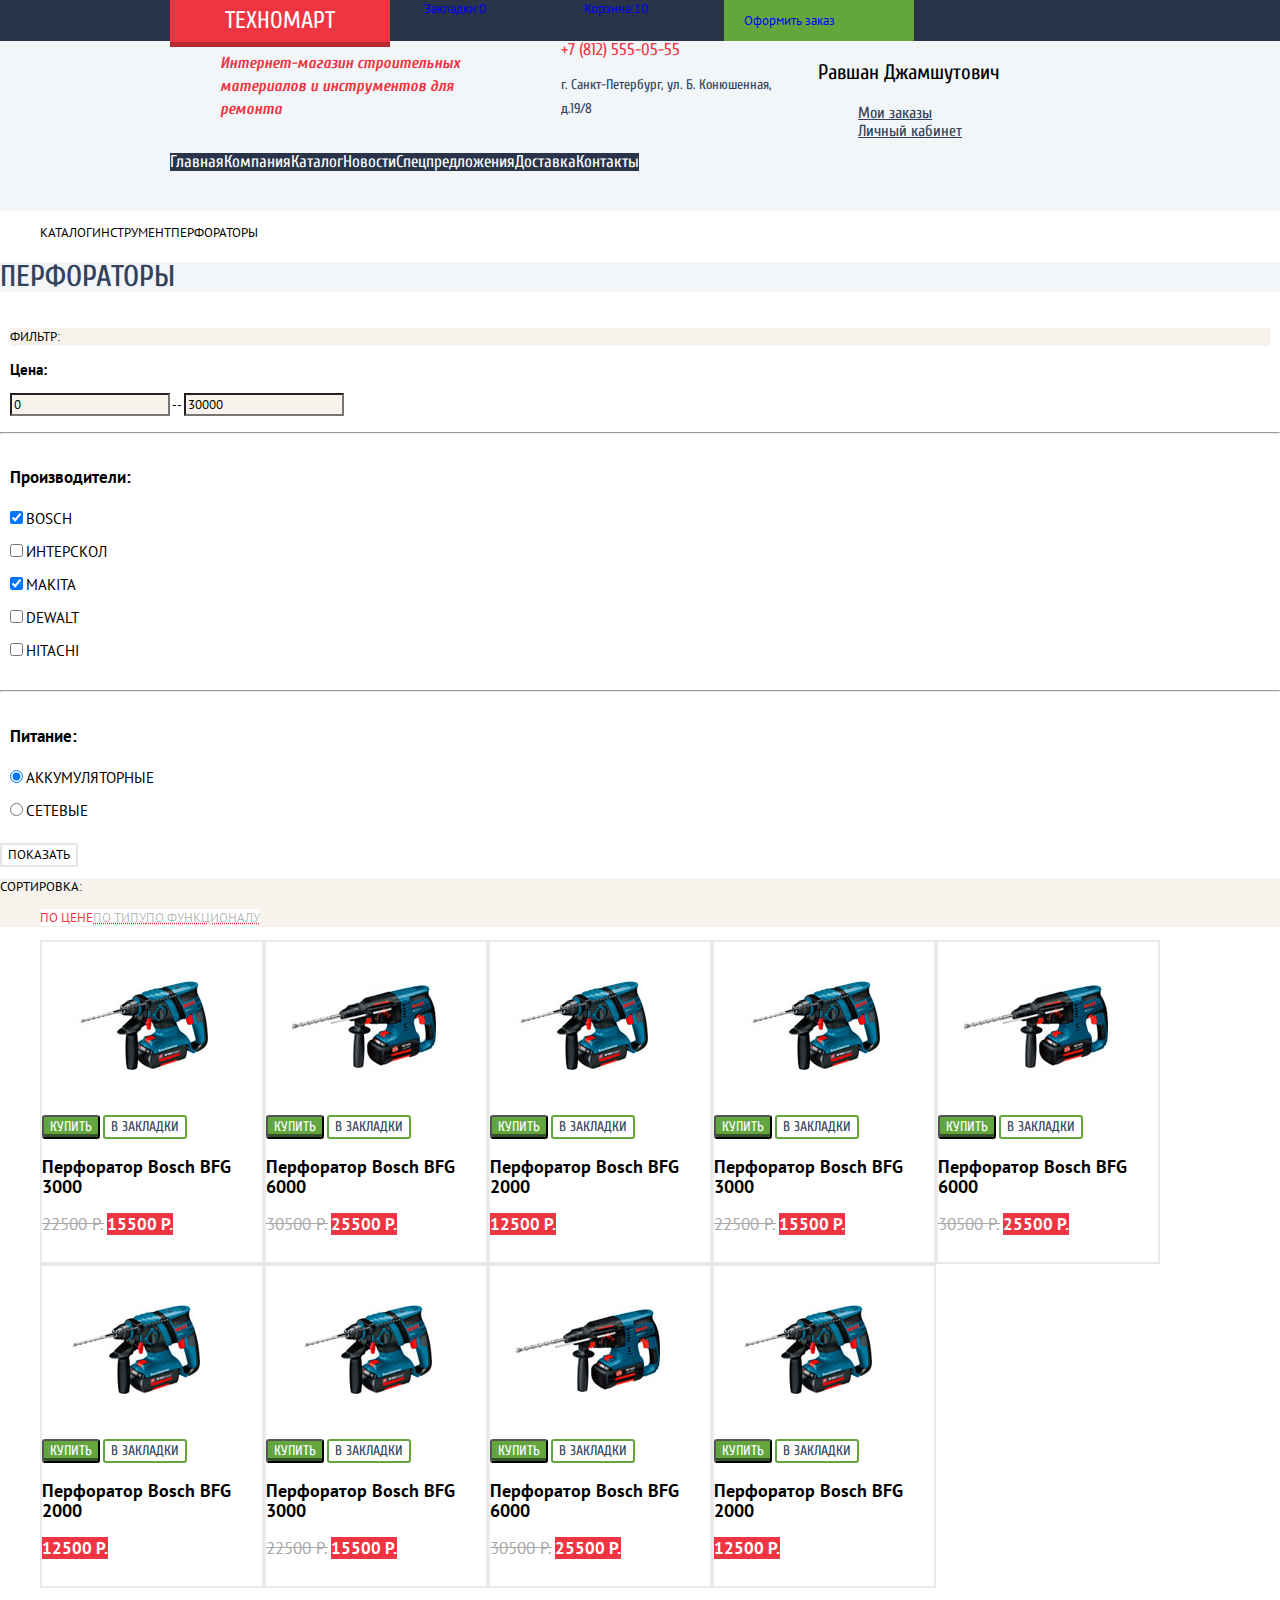
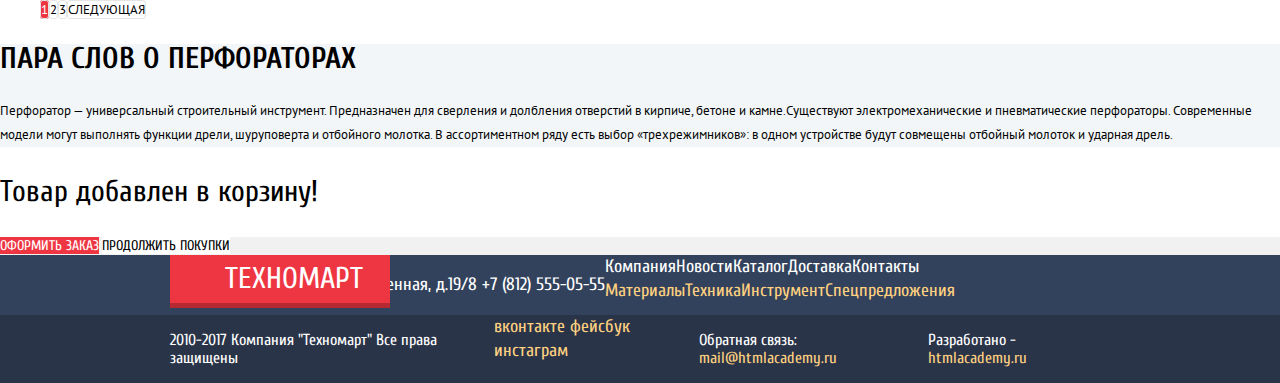
==== catalog.html @ de65dd96 "Сетка" ====
<!DOCTYPE html>
<html lang="ru">

<head>
  <meta charset="utf-8">
  <title>HTML Academy: Техномарт</title>
  <link rel="stylesheet" href="css/normalize.css">
  <link rel="stylesheet" href="css/style.css">
  <link href="https://fonts.googleapis.com/css?family=Cuprum:400,400i,700,700i|PT+Sans:400,700&amp;subset=cyrillic" rel="stylesheet">
  <link rel="shortcut icon" href="/img/favicon.ico" type="image/x-icon">
</head>

<body>
  <header class="header-inner-page">
    <div class="container">
      <a href="#" class="logo-header">Техномарт</a>
      <form method="get" class="top-panel-search">
        <input type="search" id="search" name="search" value="" placeholder="Поиск">
        <label for="search" class="visually-hidden">Поиск по сайту</label>
      </form>
      <a href="#" class="header-top-panel top-panel-bookmarks">Закладки:0</a>
      <a href="#" class="header-top-panel top-panel-busket">Корзина:10</a>
      <a href="#" class="header-top-panel top-panel-order">Оформить заказ</a>
    </div>
    <div class="header-backg">
      <div class="midpanel container">
        <h1>Интернет-магазин строительных материалов и инструментов для ремонта</h1>
        <div>
          <a class="telnumber" href="tel:+78125550555">+7 (812) 555-05-55</a>
          <p>г. Санкт-Петербург, ул. Б. Конюшенная, д.19/8</p>
        </div>
        <div class="user-block">

          <p class="client-name">Равшан Джамшутович</p>

          <ul>
            <li class="my-order"><a href="#">Мои заказы</a></li>
            <li><a href="#">Личный кабинет</a></li>
          </ul>
        </div>
      </div>
      <nav class="main-navigation container">
        <ul class="navigation-list">
          <li class="navigation-item"><a href="">Главная</a></li>
          <li class="navigation-item"><a href="">Компания</a></li>
          <li class="navigation-item"><a href="">Каталог</a></li>
          <li class="navigation-item"><a href="">Новости</a></li>
          <li class="navigation-item"><a href="">Спецпредложения</a></li>
          <li class="navigation-item"><a href="">Доставка</a></li>
          <li class="navigation-item"><a href="">Контакты</a></li>
        </ul>
      </nav>
    </div>
  </header>
  <main class="inner-page">
    <ul class="breadcrumbs">
      <li><a href="index.html" class="breadcrumbs-icon-home"></a></li>
      <li><a href="catalog.html">Каталог</a></li>
      <li><a href="#">Инструмент</a></li>
      <li class="current"><a>Перфораторы</a></li>
    </ul>
    <div>
      <h1 class="inner-h1">Перфораторы</h1>
    </div>
    <div class="catalog-content">
      <section class="left-column-sorting">
        <form action="/show" method="post">
          <fieldset>
            <h2 class="sorting-title">Фильтр:</h2>
            <h3><label for="Price-min" class="price-range-title">Цена:</label></h3>
            <div class="price-range">
              <input type="number" id="Price-min" name="price-range" value="0">
              <span>--</span>
              <label for="Price-max" class="visually-hidden">Максимальная цена</label>
              <input type="number" id="Price-max" name="price-range" value="30000">
            </div>
          </fieldset>
          <hr>
          <fieldset class="sorting-attribute">
            <h3 class="brands-sorting-title">Производители:</h3>
            <p>
              <input type="checkbox" id="Bosch" name="producers" value="" checked>
              <label for="Bosch">Bosch</label>
            </p>
            <p>
              <input type="checkbox" id="interskol" name="producers" value="">
              <label for="interskol">Интерскол</label>
            </p>
            <p>
              <input type="checkbox" id="makita" name="producers" value="" checked>
              <label for="makita">Makita</label>
            </p>
            <p>
              <input type="checkbox" id="DeWalt" name="producers" value="">
              <label for="DeWalt">DeWalt</label>
            </p>
            <p>
              <input type="checkbox" id="Hitachi" name="producers" value="">
              <label for="Hitachi">Hitachi</label>
            </p>
          </fieldset>
          <hr>
          <fieldset class="sorting-attribute">
            <h3 class="charge">Питание:</h3>
            <p>
              <input type="radio" id="charge-1" value="" name="charge" checked>
              <label for="charge-1">Аккумуляторные</label>
            </p>
            <p>
              <input type="radio" id="charge-2" value="" name="charge">
              <label for="charge-2">Сетевые</label>
            </p>
          </fieldset>
          <input type="submit" name="Show" value="Показать" class="btn filter-btn">
        </form>
      </section>
      <div class="right-column-sorting">
        <div class="sorting-line">
          <h2 class="sorting-title">Сортировка:</h2>
          <ul class="sorting-list">
            <li class="sort-item-price sorting-item"><a href="#" class="active-sorted">По цене</a></li>
            <li class="sort-item-type sorting-item"><a href="">По типу</a></li>
            <li class="sort-item-fucntional sorting-item"><a href="#">По функционалу</a></li>
            <li class="sorting-item-up">
              <p class="visually-hidden">Сортировать по возрастанию</p>
            </li>
            <li class="sorting-item-down">
              <p class="visually-hidden">Сортировать по убыванию</p>
            </li>
          </ul>
        </div>
        <h2 class="visually-hidden">Сортировка товаров</h2>
        <ul class="popular-goods-list sorted-list">
          <li class="popular-goods-items">
            <div class="popular-item">
              <img src="img/catalog-item-bfg-3000.jpg" width="218" height="169" alt="Перфоратор Bosch BFG 3000">
              <div class="popular-item-action">
                <button class="btn btn-to-buy">Купить</button>
                <button class="btn btn-to-bookmarks">В закладки</button></div>
              <h3>Перфоратор Bosch BFG 3000</h3>
              <span class="popular-item-old-price">22500 Р.</span>
              <span class="popular-item-new-price">15500 Р.</span>
            </div>
          </li>
          <li class="popular-goods-items">
            <div class="popular-item">
              <img src="img/catalog-item-bfg-6000.jpg" width="218" height="169" alt="Перфоратор Bosch BFG 6000">
              <div class="popular-item-action">
                <button class="btn btn-to-buy">Купить</button>
                <button class="btn btn-to-bookmarks">В закладки</button></div>
              <h3>Перфоратор Bosch BFG 6000</h3>
              <span class="popular-item-old-price">30500 Р.</span>
              <span class="popular-item-new-price">25500 Р.</span>
            </div>
          </li>
          <li class="popular-goods-items">
            <div class="popular-item new">

              <img src="img/catalog-item-bfg-2000.jpg" width="218" height="169" alt="Перфоратор Bosch BFG 2000">
              <div class="popular-item-action">
                <button class="btn btn-to-buy">Купить</button>
                <button class="btn btn-to-bookmarks">В закладки</button></div>
              <h3>Перфоратор Bosch BFG 2000</h3>
              <span class="popular-item-new-price">12500 Р.</span>
            </div>
          </li>
          <li class="popular-goods-items">
            <div class="popular-item">
              <img src="img/catalog-item-bfg-3000.jpg" width="218" height="169" alt="Перфоратор Bosch BFG 3000">
              <div class="popular-item-action">
                <button class="btn btn-to-buy">Купить</button>
                <button class="btn btn-to-bookmarks">В закладки</button></div>
              <h3>Перфоратор Bosch BFG 3000</h3>
              <span class="popular-item-old-price">22500 Р.</span>
              <span class="popular-item-new-price">15500 Р.</span>
            </div>
          </li>
          <li class="popular-goods-items">
            <div class="popular-item">
              <img src="img/catalog-item-bfg-6000.jpg" width="218" height="169" alt="Перфоратор Bosch BFG 6000">
              <div class="popular-item-action">
                <button class="btn btn-to-buy">Купить</button>
                <button class="btn btn-to-bookmarks">В закладки</button></div>
              <h3>Перфоратор Bosch BFG 6000</h3>
              <span class="popular-item-old-price">30500 Р.</span>
              <span class="popular-item-new-price">25500 Р.</span>
            </div>
          </li>
          <li class="popular-goods-items">
            <div class="popular-item">
              <img src="img/catalog-item-bfg-2000.jpg" width="218" height="169" alt="Перфоратор Bosch BFG 2000">
              <div class="popular-item-action">
                <button class="btn btn-to-buy">Купить</button>
                <button class="btn btn-to-bookmarks">В закладки</button></div>
              <h3>Перфоратор Bosch BFG 2000</h3>
              <span class="popular-item-new-price">12500 Р.</span></div>
          </li>
          <li class="popular-goods-items">
            <div class="popular-item">
              <img src="img/catalog-item-bfg-3000.jpg" width="218" height="169" alt="Перфоратор Bosch BFG 3000">
              <div class="popular-item-action">
                <button class="btn btn-to-buy">Купить</button>
                <button class="btn btn-to-bookmarks">В закладки</button></div>
              <h3>Перфоратор Bosch BFG 3000</h3>
              <span class="popular-item-old-price">22500 Р.</span>
              <span class="popular-item-new-price">15500 Р.</span>
            </div>
          </li>
          <li class="popular-goods-items">
            <div class="popular-item">
              <img src="img/catalog-item-bfg-6000.jpg" width="218" height="169" alt="Перфоратор Bosch BFG 6000">
              <div class="popular-item-action">
                <button class="btn btn-to-buy">Купить</button>
                <button class="btn btn-to-bookmarks">В закладки</button></div>
              <h3>Перфоратор Bosch BFG 6000</h3>
              <span class="popular-item-old-price">30500 Р.</span>
              <span class="popular-item-new-price">25500 Р.</span>
            </div>
          </li>
          <li class="popular-goods-items">
            <div class="popular-item">
              <img src="img/catalog-item-bfg-2000.jpg" width="218" height="169" alt="Перфоратор Bosch BFG 2000">
              <div class="popular-item-action">
                <button class="btn btn-to-buy">Купить</button>
                <button class="btn btn-to-bookmarks">В закладки</button></div>
              <h3>Перфоратор Bosch BFG 2000</h3>
              <span class="popular-item-new-price">12500 Р.</span></div>
          </li>
        </ul>
      </div>
      <ul class="pagination-list">
        <li class="pagination-item"><a href="" class="active-page">1</a></li>
        <li class="pagination-item"><a href="#">2</a></li>
        <li class="pagination-item"><a href="#">3</a></li>
        <li class="pagination-item"><a href="#">Следующая</a></li>
      </ul>
    </div>
    <section class="about-sorted-items">
      <h2>Пара слов о перфораторах</h2>
      <p>Перфоратор — универсальный строительный инструмент. Предназначен для сверления и долбления отверстий в кирпиче, бетоне и камне.Существуют электромеханические и пневматические перфораторы. Современные модели могут выполнять функции дрели, шуруповерта
        и отбойного молотка. В ассортиментном ряду есть выбор «трехрежимников»: в одном устройстве будут совмещены отбойный молоток и ударная дрель.</p>
    </section>
    <div class="modal-confirm">
      <span class="close-modal"></span>
      <p class="confirm-message">Товар добавлен в корзину!</p>
      <div class="confirm-buttons">
        <a href="#" class="btn-red">Оформить заказ</a>
        <a href="catalog.html" class="btn-close-confirm">Продолжить покупки</a></div>
    </div>
  </main>
  <footer class="main-page-footer">
    <div class="container">
      <section class="footer-address">
        <h2 class="visually-hidden">Компания Техномарт</h2>
        <a href="#" class="logo-footer logo-header">Техномарт</a>
        <p>Санкт-Петербург, ул. Б. Конюшенная, д.19/8
          <a href="tel:+78125550555">+7 (812) 555-05-55</a></p>
      </section>
      <section class="footer-top-panel">
        <ul class="footer-menu">
          <li><a href="">Компания</a></li>
          <li><a href="">Новости</a></li>
          <li><a href="">Каталог</a></li>
          <li><a href="">Доставка</a></li>
          <li><a href="">Контакты</a></li>
        </ul>
        <ul class="footer-category-menu">
          <li><a href="">Материалы</a></li>
          <li><a href="">Техника</a></li>
          <li><a href="">Инструмент</a></li>
          <li><a href="">Спецпредложения</a></li>
        </ul>
    </div>
    </section>
    <section class="footer-down-panel">
      <div class="footer-content container">
        <p>2010-2017 Компания "Техномарт" Все права защищены</p>
        <div class="footer-block  footer-social">
          <p class="visually-hidden">давайте дружить!</p>
          <a href="#" class="social-btn footer-social-vk">вконтакте</a>
          <a href="#" class="social-btn footer-social-fb">фейсбук</a>
          <a href="#" class="social-btn footer-social-inst">инстаграм</a>
        </div>
        <p class="footer-down-links">Обратная связь:
          <a href="mailto:mail@htmlacademy.ru">mail@htmlacademy.ru</a></p>
        <p class="footer-down-links">Разработано -
          <a href="htmlacademy.ru">htmlacademy.ru</a></p>
      </div>
    </section>
  </footer>
</body>

</html>
---- css/style.css ----
body
{
    font-family: 'PT sans', 'Arial', sans-serif;
    font-size: 13px;
    font-weight: 400;
    line-height: 17px;

    margin: 0;
    padding: 0;

    color: #000;
    background-color: #fff;
}

.midpanel h1
{
    font-family: 'Cuprum', 'Arial', sans-serif;
    font-size: 16px;
    font-style: italic;
    line-height: 23px;

    color: #ee3643;
}

a
{
    text-decoration: none;
}

.visually-hidden:not(:focus):not(:active),
input[type='checkbox'].visually-hidden,
input[type='radio'].visually-hidden
{
    position: absolute;

    overflow: hidden;
    clip: rect(0 0 0 0);

    width: 1px;
    height: -1px;
    padding: 0;

    white-space: nowrap;

    border: 0;

    clip-path: inset(100%);
}
.header-top-panel {
min-height:


}
.header-top-wrap {
  margin-left: 220px;
  display: flex;
  align-items:center;
  justify-content: space-between;
}
.header-top-item
{
    font-family: 'Cuprum', 'Arial', sans-serif;
    font-size: 17px;
    line-height: 18px;
    position: relative;
    text-align: center;

    color: #fff;
}

.logo-header
{
  position: absolute;
    font-family: 'Cuprum', 'Arial', sans-serif;
    font-size: 24px;
    line-height: 24px;
    text-transform: uppercase;
    color: #fff;
    background-color: #ee3643;
    border-bottom: 5px solid #b52933;
    padding: 9px 55px;
box-sizing: border-box;
  width: 220px;

}
.top-panel-search input[type="search"] {
  width: 240px;
  background-color: #293449;
}
.top-panel-search input[type="search"]::before {
  background-image: url('../img/icon-search.svg');
  background-repeat: no-repeat;
}
.top-panel-search input[placeholder]{
  font-family: "Cuprum";
  font-size: 17px;
  line-height: 18px;
  color: #ffffff;
  border: none;
  margin-left: 10px;
}
.top-panel-bookmarks {
  width: 160px;
}
.top-panel-busket {
  width: 140px;
}

.logo-header:hover
{
    background-color: #ca2c37;
}

.logo-header:active
{
    background-color: #ba2732;
}

.top-panel-bookmarks:hover,
.top-panel-busket:hover
{
    background-color: #212a3a;
}

.top-panel-bookmarks:active,
.top-panel-busket:active
{
    background-color: #161d29;
}

.top-panel-order
{
    background-color: #63a63e;
      width: 150px;
      padding: 12px 20px;;
}

.top-panel-order:hover
{
    background-color: #5fbb2d;
}

.top-panel-order:active
{
    background-color: #518534;
}

.main-page,
.header-inner-page
{
    width: 100%;

    background-color: #293449;
}

.container
{
    display: flex;

    width: 940px;
    margin: 0 auto;
    padding: 0 10px;
}

.user-block .user-block-btn
{
    font-family: 'Cuprum', 'Arial', sans-serif;
    font-size: 21px;
    line-height: 21px;

    color: #000;
}

.user-block-btn:hover
{
    color: #ee3643;
}

.user-block-btn:active
{
    opacity: .3;
    color: #000;
}
.midpanel h1 {
  width:300px;
  text-align: left;
  padding: 0 50px;

}
.midpanel
{
    font-family: 'Cuprum', 'Arial', sans-serif;

    display: flex;
}
.midpanel:first-child {

}
.midpanel-contacts {
  width: 301px;
  margin-left: 20px;
}
.user-block {
  width: 301px;
  margin-left: 20px;
}
.midpanel .telnumber
{
    font-size: 17px;
    line-height: 18px;

    color: #ee3643;
}

.midpanel p
{
    font-size: 14px;
    line-height: 24px;

    color: #32425c;
}

.midpanel a
{
    color: #000;
    background: :#fff;
}

.navigation-list
{
    display: flex;

    margin: 0;
    margin-bottom: 40px;
    padding: 0;

    list-style: none;

    background-color: #293449;
}

.navigation-list a
{
    font-family: 'Cuprum', 'Arial', sans-serif;
    font-size: 17px;
    line-height: 17px;

    color: #fff;
}

.navigation-list a:hover
{
    background-color: #293449;
}

.navigation-list a:active
{
    opacity: .5;
    background-color: #1d2739;
}

.header-backg
{
    width: 100%;

    background-color: #f2f6f8;
}

.promo-title
{
    font-family: 'Cuprum', 'Arial', sans-serif;
    font-size: 24px;
    line-height: 30px;

    margin: 0;
    padding: 0;

    color: #fff;
}

.promo-tag
{
    width: 300px;
    height: 123px;
    margin-right: 20px;

    color: #fff;
}

.promo-tag a
{
    font-family: 'Cuprum', 'Arial', sans-serif;
    font-size: 14px;
    line-height: 18px;

    text-transform: uppercase;

    color: #fff;
}

.btn-promo
{
    background-color: rgba(0, 0, 0, .1);
}

.btn-promo:hover
{
    background-color: #ccc;
}

.btn-promo:active
{
    background-color: #b2b2b2;
}

.promo-tag-orange
{
    background-color: #ffbf47;
    background-image: url('../img/icon-1.svg');
    background-repeat: no-repeat;
    background-position: 80% 50%;
}

.promo-tag-blue
{
    background-color: #3bbce3;
    background-image: url('../img/icon-2.svg');
    background-repeat: no-repeat;
    background-position: 80% 50%;
}

.promo-tag-purple
{
    background-color: #dc91d8;
    background-image: url('../img/icon-3.svg');
    background-repeat: no-repeat;
    background-position: 80% 50%;
}

.promo-tag-green
{
    background-color: #8ed78f;
    background-image: url('../img/icon-4.svg');
    background-repeat: no-repeat;
    background-position: 80% 50%;
}

.slider-title
{
    font-family: 'Cuprum', 'Arial', sans-serif;
    font-size: 36px;
    line-height: 36px;
    /* font-weight: bold; */

    text-transform: uppercase;

    color: #fff;
}

.slider-promo p
{
    font-family: 'Cuprum', 'Arial', sans-serif;
    font-size: 18px;
    line-height: 24px;

    color: #fff;
}

.btn-red
{
    font-family: 'Cuprum', 'Arial', sans-serif;
    font-size: 14px;
    line-height: 18px;

    text-transform: uppercase;

    color: #fff;
    background-color: #ee3643;
}

.btn-red:hover
{
    background-color: #ca2c37;
}

.btn-red:active
{
    background-color: #ba2732;
}

.slider1
{
    width: 620px;
    height: 266px;

    background-image: url('../img/offer-slider-perforator.jpg');
    background-size: 620px 266px;
}

.slider2
{
    width: 620px;
    height: 266px;

    background-image: url('../img/offer-slider-drill.jpg');
    background-size: 620px 266px;
}

.promo-left-column
{
    width: 621px;
    margin-right: 20px;
}

.popular-goods-content,
.popular-producers div
{
    /* font-family: 'Cuprum', sans-serif;
   font-size: 30px;
   line-height: 30px; */
    display: flex;

    background-color: #f9f5f0;

    justify-content: space-between;
}

.popular-goods-list
{
    list-style: none;
}

.h2-in-main
{
    font-family: 'Cuprum', 'Arial', sans-serif;
    font-size: 30px;
    line-height: 30px;

    text-transform: uppercase;

    color: #32425c;
}

.popular-item
{
    width: 220px;
    height: 320px;

    border: 2px solid #eaeaea;
}

.popular-item:hover
{
    box-shadow: 0 10px 25px 0 rgba(41, 52, 73, .5);
}

.popular-producers-item:hover
{
    box-shadow: 0 10px 25px 0 rgba(41, 52, 73, .5);
}

.popular-producers-item:active
{
    opacity: .5;
    box-shadow: 0 10px 25px 0 rgba(41, 52, 73, .5);
}

.popular-goods-content a,
.popular-producers a
{
    font-family: 'Cuprum', sans-serif;
    font-size: 14px;
    line-height: 18px;
}

.btn-to-buy,
.btn-to-bookmarks
{
    font-family: 'Cuprum', 'Arial', sans-serif;
    font-size: 14px;
    line-height: 18px;

    text-transform: uppercase;
}

.popular-goods
{
    font-family: 'PT sans', sans-serif;
}

.popular-item h3
{
    font-size: 18px;
    line-height: 20px;
}

.popular-item span
{
    font-size: 17px;
    line-height: 18px;
}

.popular-producers-list
{
    display: flex;

    list-style: none;
    list-style: none;

    justify-content: space-between;
    flex-wrap: wrap;
}

.popular-item-old-price
{
    text-decoration: line-through;

    color: #a9a9a9;
}

.popular-item-new-price
{
    font-weight: bold;

    color: #fff;
    background-color: #ee3643;
}

.popular-producers-item
{
    width: 220px;
    height: 146px;

    border: 2px solid #eaeaea;
}

.services
{
    background-color: #f4f7f9;
}

.services p
{
    line-height: 24px;
}

.services .container
{
    display: flex;

    justify-content: space-between;
}

.services ul,
.cargo-list
{
    list-style: none;
}

.services h3
{
    font-family: 'Cuprum', sans-serif;
    font-size: 36px;
    line-height: 36px;

    text-transform: uppercase;

    color: #32425c;
}

.left-column label
{
    font-family: 'Cuprum', 'Arial', sans-serif;
    font-size: 21px;
    font-weight: bold;
    line-height: 30px;

    color: #fff;
    background-color: #32425c;
}

.left-column label:hover
{
    background-color: #293449;
}

.left-column label:active
{
    color: #32425c;
    background-color: #fff;
}

.left-column .slider3-active-label
{
    color: #32425c;
    background-color: #fff;
}

.services h2
{
    color: #000;
}

.about-where h2
{
    color: #000;
    font-family: 'Cuprum';
    font-size: 30px;
    line-height: 30px;
    text-transform: uppercase;

}

.cargo-company
{
    font-family: 'Cuprum', 'Arial', sans-serif;
    font-size: 18px;
    line-height: 20px;
}

.about-where
{
    display: flex;

    justify-content: space-between;
}

.main-page-footer,
.inner-page-footer
{
    font-family: 'Cuprum', sans-serif;
    font-size: 18px;
    line-height: 24px;

    color: #fff;
    background-color: #32425c;
}

footer ul
{
    display: flex;

    margin: 0;
    padding: 0;

    list-style: none;
}

.logo-footer
{
    font-size: 30px;
    line-height: 30px;
}

.footer-category-menu a
{
    color: #ffd180;
}

.footer-down-panel
{
    background-color: #293449;
}

.footer-content
{
    display: flex;
}

.footer-content p
{
    font-size: 16px;
    line-height: 18px;
}

.footer-down-panel a
{
    color: #ffd180;
}

.footer-menu a
{
    font-family: 'Cuprum';
    font-size: 18px;
    line-height: 24px;

    color: #fff;
}

.footer-menu a:hover,
.footer-category-menu a:hover
{
    text-decoration: underline;
}

.footer-menu a:active,
.footer-category-menu a:active
{
    opacity: .5;
}

.footer-address a
{
    color: #fff;
}

.footer-down-links a:hover
{
    text-decoration: underline;
}

.footer-down-links a:active
{
    color: #ee3643;
}

.write-to-us label
{
    font-family: 'Cuprum', 'Arial', sans-serif;
    font-size: 18px;
    line-height: 18px;
}

.write-to-us input[placeholder]
{
    font-family: 'PT sans', 'Arial', sans-serif;
    font-size: 13px;
    font-weight: 400;
    line-height: 18px;

    color: #a9a9a9;
}

.write-to-us textarea
{
    font-family: 'PT sans', 'Arial', sans-serif;
    font-size: 13px;
    font-weight: 400;
    line-height: 18px;

    color: #a9a9a9;
}

.user-block .client-name
{
    font-family: 'Cuprum', 'Arial', sans-serif;
    font-size: 21px;
    line-height: 21px;

    color: #000;
}

.user-block ul
{
    list-style: none;
}

.user-block a
{
    font-size: 16px;
    line-height: 18px;

    text-decoration: underline;

    color: #32425c;
}

.breadcrumbs
{
    display: flex;

    list-style: none;
}

.breadcrumbs a
{
    font-size: 13px;
    line-height: 18px;

    text-transform: uppercase;

    color: #000;
}

.inner-h1
{
    font-family: 'Cuprum';
    font-size: 30px;
    font-weight: 500;
    line-height: 30px;

    text-transform: uppercase;

    color: #32425c;
    background-color: #f2f6f8;
}

.sorting-title
{
    font-size: 13px;
    font-weight: 400;
    line-height: 18px;

    text-transform: uppercase;

    color: #000;
    background-color: #f7f3ec;
}

.sorted-list
{
    display: flex;

    list-style: none;

    flex-wrap: wrap;
}

.price-range input
{
    background-color: #f7f3ec;
}

.sorting-line
{
    background-color: #f7f3ec;
}

.popular-item-action
{
    display: block;
}

.popular-item-action span
{
    font-family: 'Cuprum';
    font-size: 14px;
    line-height: 18px;
    display: block;
}

.filter-btn
{
    line-height: 18px;

    text-decoration: none;
    text-transform: uppercase;

    border: 2px solid #e5e5e5;
    border-radius: 1px;
    background-color: #fff;
}

.btn-to-buy
{
    color: #fff;
    border-radius: 3px;
    background-color: #63a63e;
    box-shadow: 0 -3px 0 0 rgba(54, 82, 45, 1) inset;
}

.btn-to-buy:hover
{
    background-color: #5fbb2d;
}

.btn-to-buy:active
{
    background-color: #518534;
}

.btn-to-bookmarks
{
    text-decoration: none;

    color: #32425c;
    border: 2px solid #63a63e;
    border-radius: 3px;
    background-color: #fff;
}

.btn-to-bookmarks:hover
{
    border-color: #32425c;
}

.btn-to-bookmarks:active
{
    opacity: .3;
}

.brands-sorting-title,
.charge
{
    font-family: 'PT sans', 'Arial', sans-serif;
    font-size: 17px;
    font-weight: bold;
    line-height: 30px;

    color: #000;
    background-color: #fff;
}

.about-sorted-items h2
{
    color: #000;
    font-family: "Cuprum";
    font-size: 30px;
    line-height: 30px;
    text-transform: uppercase;
}

.pagination-list
{
    display: flex;

    list-style: none;
}

.pagination-item a
{
    line-height: 18px;

    text-transform: uppercase;

    color: #000;
    border: 1px solid #e5e5e5;
    border-radius: 3px;
    background-color: #fff;
}

.pagination-item a:hover
{
    border-color: #bdc6ca;
}

.pagination-item a:active
{
    border-color: #ee3643;
}

.pagination-list .active-page
{
    color: #fff;
    background-color: #ee3643;
}

.about-sorted-items p
{
    line-height: 24px;
}

.confirm-buttons
{
    background-color: #f1f1f1;
}

.confirm-message
{
    font-family: 'Cuprum';
    font-size: 30px;
    line-height: 30px;
}

.btn-close-confirm
{
    color: #000;
    background-color: #fff;
}

.confirm-buttons a
{
    font-family: 'Cuprum';
    font-size: 14px;
    line-height: 18px;

    text-transform: uppercase;
}

.about-sorted-items
{
    background-color: #f2f6f8;
}

.sorting-attribute label
{
    font-size: 15px;
    line-height: 20px;

    text-transform: uppercase;

    color: #000;
    background-color: #fff;
}

fieldset
{
    border: 0 none;
}

.sorting-list
{
    display: flex;

    list-style: none;
}

.sorting-item a
{
    line-height: 18px;

    text-decoration: underline;
    text-transform: uppercase;

    color: rgba(0, 0, 0, .3);
    background-color: #fff;

    text-decoration-style: dotted;
    text-decoration-color: #ee3643;
}

.sorting-item .active-sorted
{
    text-decoration: none;

    color: #ee3643;
}

.sorting-item a:hover
{
    color: #000;

    text-decoration-style: solid;
}

.sorting-item a:active
{
    text-decoration: none;

    color: #ee3643;
}
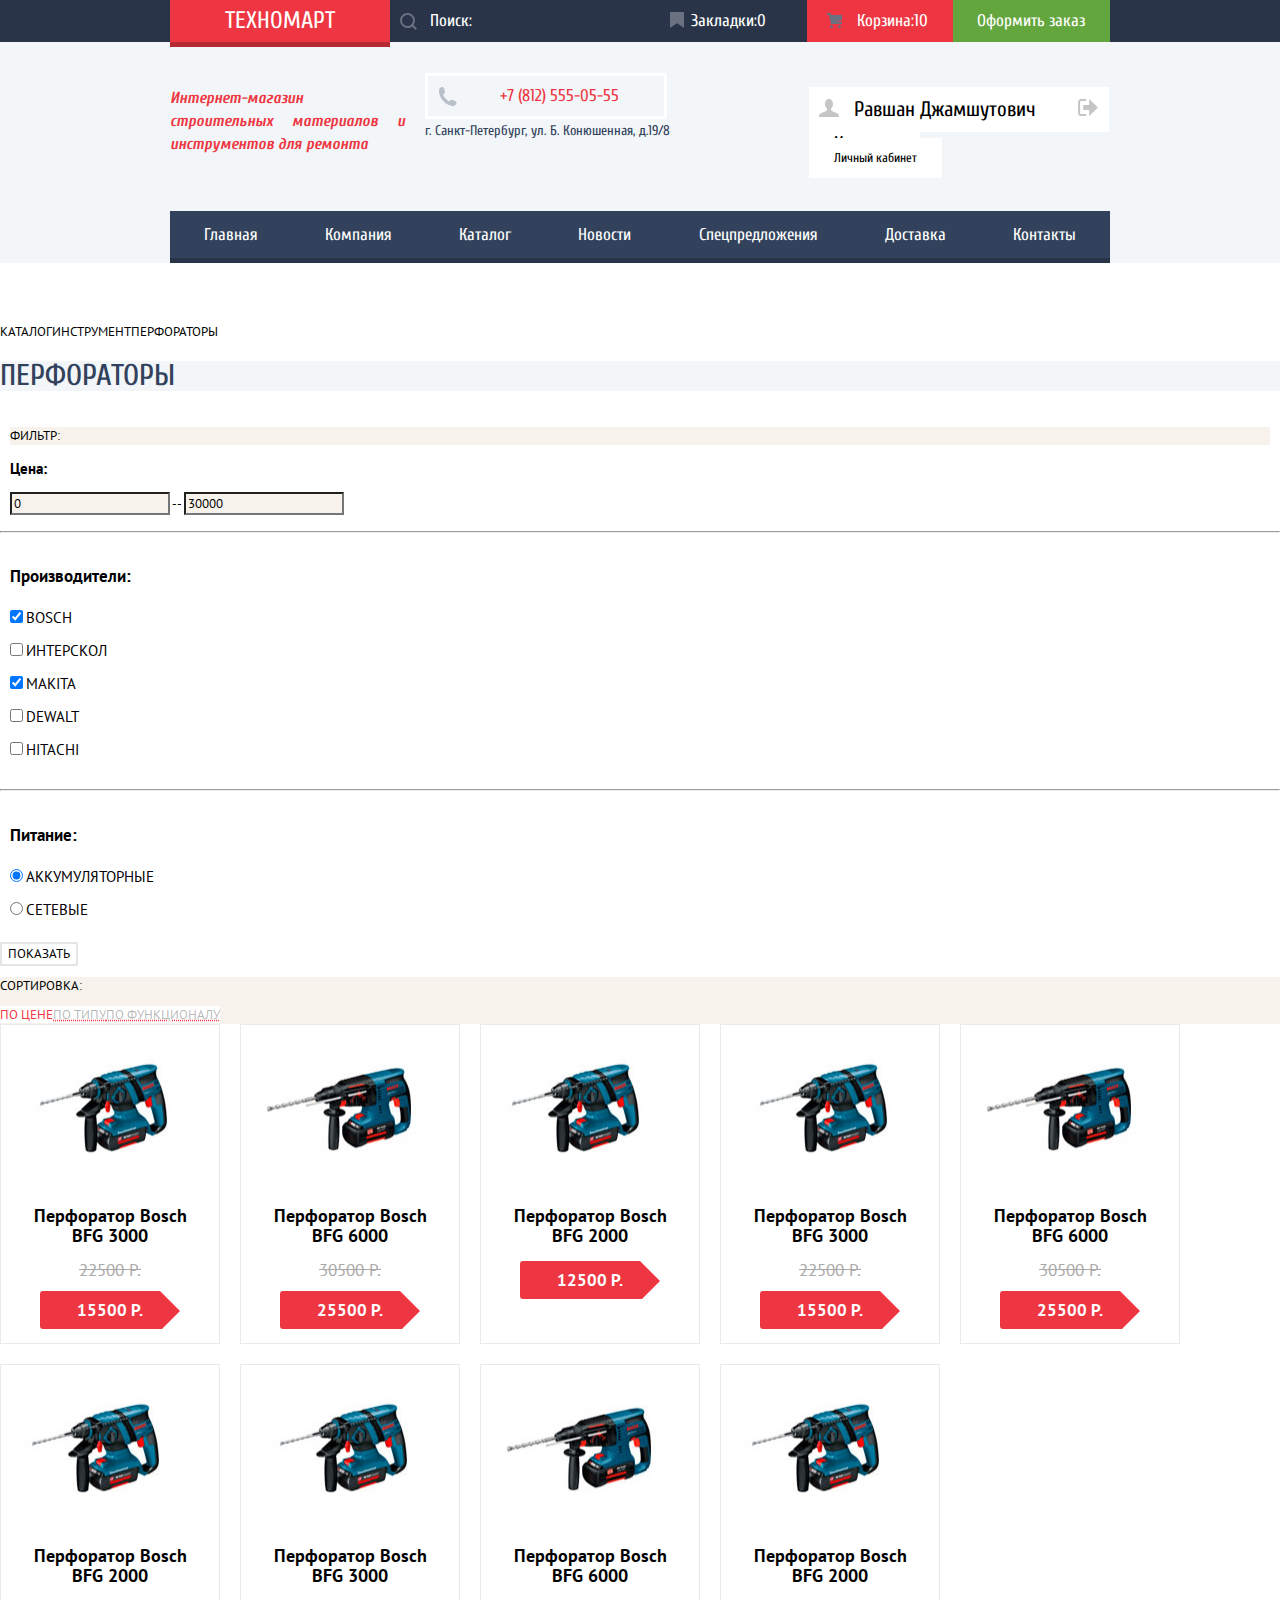
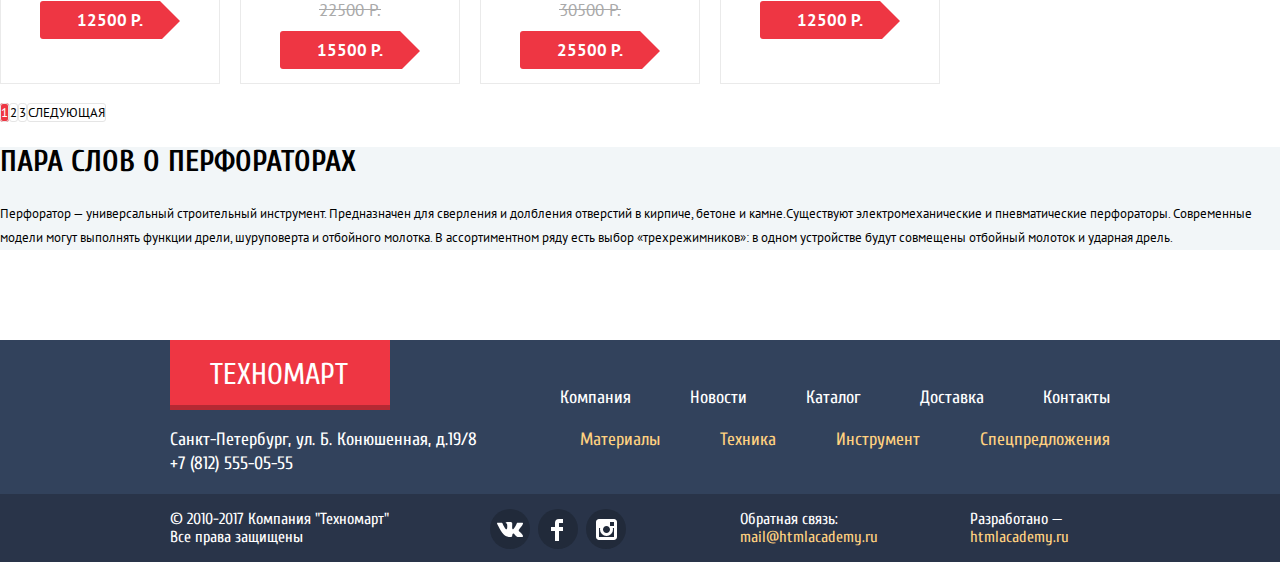
==== commit 4c31b618: "index.html and modals" ====
--- a/catalog.html
+++ b/catalog.html
@@ -12,26 +12,46 @@
 
 <body>
   <header class="header-inner-page">
-    <div class="container">
+    <div class="container header-top-panel">
       <a href="#" class="logo-header">Техномарт</a>
-      <form method="get" class="top-panel-search">
-        <input type="search" id="search" name="search" value="" placeholder="Поиск">
-        <label for="search" class="visually-hidden">Поиск по сайту</label>
-      </form>
-      <a href="#" class="header-top-panel top-panel-bookmarks">Закладки:0</a>
-      <a href="#" class="header-top-panel top-panel-busket">Корзина:10</a>
-      <a href="#" class="header-top-panel top-panel-order">Оформить заказ</a>
-    </div>
-    <div class="header-backg">
-      <div class="midpanel container">
-        <h1>Интернет-магазин строительных материалов и инструментов для ремонта</h1>
-        <div>
-          <a class="telnumber" href="tel:+78125550555">+7 (812) 555-05-55</a>
-          <p>г. Санкт-Петербург, ул. Б. Конюшенная, д.19/8</p>
-        </div>
+      <div class="header-top-wrap">
+        <form method="get" class="top-panel-search">
+          <input type="search" id="search" name="search" value="" placeholder="Поиск:">
+          <svg class="search-icon" xmlns="http://www.w3.org/2000/svg" width="17" height="17" viewBox="0 0 17 17">
+          <path d="M17 15.586l-3.542-3.542A7.465 7.465 0 0 0 15 7.5 7.5 7.5 0 1 0 7.5 15c1.71 0 3.282-.579 4.544-1.542L15.586 17 17 15.586zM2 7.5C2 4.467 4.467 2 7.5 2 10.532 2 13 4.467 13 7.5c0 3.032-2.468 5.5-5.5 5.5A5.506 5.506 0 0 1 2 7.5z"/>
+        </svg>
+          <label for="search" class="visually-hidden">Поиск по сайту</label>
+
+        </form>
+        <a href="#" class="header-top-item top-panel-bookmarks">Закладки:0<?xml version="1.0" encoding="utf-8"?>
+        <!-- Generator: Adobe Illustrator 15.0.0, SVG Export Plug-In . SVG Version: 6.00 Build 0)  -->
+        <!DOCTYPE svg PUBLIC "-//W3C//DTD SVG 1.1//EN" "http://www.w3.org/Graphics/SVG/1.1/DTD/svg11.dtd">
+        <svg class="icon-bookmark"version="1.1" id="Layer_2" xmlns="http://www.w3.org/2000/svg" xmlns:xlink="http://www.w3.org/1999/xlink" x="0px" y="0px"
+        	 width="14px" height="16px" viewBox="0 0 14 16" enable-background="new 0 0 14 16" xml:space="preserve">
+        <path  d="M14,15c0,0.55-0.368,0.741-0.818,0.426l-5.363-3.765c-0.45-0.315-1.187-0.315-1.637,0l-5.364,3.765
+        	C0.368,15.741,0,15.55,0,15V1c0-0.55,0.45-1,1-1h12c0.55,0,1,0.45,1,1V15z"/>
+        </svg></a>
+      <a href="#" class="header-top-item item-in-busket">Корзина:10<svg class="icon-cart" xmlns="http://www.w3.org/2000/svg" width="15" height="15" viewBox="0 0 15 15"><circle  cx="4.5" cy="13.5" r="1.5"/><circle  cx="12.5" cy="13.5" r="1.5"/><path  d="M15 2H4.07l-.422-2H0v2h2.031l1.985 9H15V9H9.441L15 6.951z"/></svg>
+</a>
+      <a href="#" class="header-top-item top-panel-order ">Оформить заказ</a>
+    </div>
+  </div>
+  <div class="header-backg">
+    <div class="midpanel container">
+      <h1>Интернет-магазин строительных материалов и инструментов для ремонта</h1>
+      <div class="midpanel-contacts">
+        <a class="telnumber" href="tel:+78125550555">+7 (812) 555-05-55</a>
+        <p>г. Санкт-Петербург, ул. Б. Конюшенная, д.19/8</p>
+      </div>
         <div class="user-block">
-
-          <p class="client-name">Равшан Джамшутович</p>
+          <p class="client-name"><svg  class="icon-user" xmlns="http://www.w3.org/2000/svg" width="20" height="18" viewBox="0 0 20 18">
+            <path  d="M17.881 14.166c-2.144-.735-4.256-1.666-5.207-2.39-.657-.501-.77-1.618-.517-2.415 1.118-.903 1.864-2.477 1.864-4.278C14.021 2.276 12.221 0 10 0S5.979 2.276 5.979 5.083c0 1.801.746 3.374 1.863 4.277.253.798.141 1.915-.517 2.416-.95.724-3.063 1.654-5.207 2.39S0 18 0 18h20s.025-3.099-2.119-3.834z"/>
+          </svg>Равшан Джамшутович<svg class="icon-logout"xmlns="http://www.w3.org/2000/svg" width="21" height="17" viewBox="0 0 21 17">
+  <g>
+    <path d="M21 8.5L12.125 0v6h-6v5h6v6z"/>
+    <path d="M3.106 13.952V3.048c.018-.376.171-1.057 1.01-1.057h5.027V0H4.116C1.938 0 1.112 1.81 1.087 3.027v10.946C1.112 15.189 1.938 17 4.116 17h5.027v-1.99H4.116c-.839 0-.992-.683-1.01-1.058z"/>
+  </g>
+</svg></p>
 
           <ul>
             <li class="my-order"><a href="#">Мои заказы</a></li>
@@ -250,13 +270,9 @@
   </main>
   <footer class="main-page-footer">
     <div class="container">
-      <section class="footer-address">
+      <section class="footer-top-panel">
         <h2 class="visually-hidden">Компания Техномарт</h2>
-        <a href="#" class="logo-footer logo-header">Техномарт</a>
-        <p>Санкт-Петербург, ул. Б. Конюшенная, д.19/8
-          <a href="tel:+78125550555">+7 (812) 555-05-55</a></p>
-      </section>
-      <section class="footer-top-panel">
+        <a href="#" class="logo-footer">Техномарт</a>
         <ul class="footer-menu">
           <li><a href="">Компания</a></li>
           <li><a href="">Новости</a></li>
@@ -264,26 +280,31 @@
           <li><a href="">Доставка</a></li>
           <li><a href="">Контакты</a></li>
         </ul>
+      </section>
+      <section class="adress-menu-catalog">
+        <p class="footer-address">Санкт-Петербург, ул. Б. Конюшенная, д.19/8
+          <a href="tel:+78125550555">+7 (812) 555-05-55</a></p>
         <ul class="footer-category-menu">
           <li><a href="">Материалы</a></li>
           <li><a href="">Техника</a></li>
           <li><a href="">Инструмент</a></li>
           <li><a href="">Спецпредложения</a></li>
         </ul>
-    </div>
-    </section>
+      </section>
+    </div>
+
     <section class="footer-down-panel">
       <div class="footer-content container">
-        <p>2010-2017 Компания "Техномарт" Все права защищены</p>
+        <p class="copyright">&copy; 2010-2017 Компания "Техномарт" Все права защищены</p>
         <div class="footer-block  footer-social">
           <p class="visually-hidden">давайте дружить!</p>
-          <a href="#" class="social-btn footer-social-vk">вконтакте</a>
-          <a href="#" class="social-btn footer-social-fb">фейсбук</a>
-          <a href="#" class="social-btn footer-social-inst">инстаграм</a>
+          <a href="#" class="social-btn footer-social-vk"><span class="visually-hidden">вконтакте</span><svg xmlns="http://www.w3.org/2000/svg" width="26" height="15" viewBox="0 0 26 15"><path fill="#FFF" d="M16.138 11.51c.956-.309 2.18 2.04 3.483 2.939.978.681 1.727.534 1.727.534l3.473-.05s1.815-.112.957-1.554c-.071-.12-.503-1.069-2.585-3.022-2.177-2.043-1.882-1.712.739-5.244 1.597-2.153 2.236-3.468 2.036-4.028-.192-.539-1.365-.399-1.365-.399L20.69.713c-.381.001-.704.119-.851.515-.003.004-.621 1.666-1.445 3.079-1.741 2.989-2.436 3.148-2.724 2.961-.661-.433-.494-1.737-.494-2.664 0-2.897.432-4.105-.846-4.417-.427-.104-.739-.172-1.828-.182-1.392-.021-2.574 0-3.244.329-.445.223-.786.712-.579.74.26.035.843.16 1.155.586.401.552.389 1.789.389 1.789s.229 3.411-.54 3.834c-.528.29-1.25-.302-2.803-3.016-.793-1.388-1.392-2.922-1.392-2.922s-.116-.285-.326-.441c-.25-.185-.6-.244-.6-.244L.848.684S.29.7.085.946c-.182.218-.015.668-.015.668s2.909 6.881 6.203 10.347c3.02 3.182 6.452 2.971 6.452 2.971h1.555s.469-.054.709-.312c.224-.24.214-.691.214-.691s-.031-2.109.935-2.419z"/></svg></a>
+          <a href="#" class="social-btn footer-social-fb"><span class="visually-hidden">фейсбук</span><svg xmlns="http://www.w3.org/2000/svg" width="12" height="22" viewBox="0 0 12 22"><path fill="#FFF" d="M12 4V0H8a4 4 0 0 0-4 4v4H0v4h4v10h4V12h4V8H8V4h4z"/></svg></a>
+          <a href="#" class="social-btn footer-social-inst"><span class="visually-hidden">инстаграм</span><svg xmlns="http://www.w3.org/2000/svg" width="21" height="21" viewBox="0 0 21 21"><path fill="#FFF" d="M18 0H3C1.35 0 0 1.35 0 3v15c0 1.65 1.35 3 3 3h15c1.65 0 3-1.35 3-3V3c0-1.65-1.35-3-3-3zm-7.5 7c1.93 0 3.5 1.57 3.5 3.5S12.43 14 10.5 14 7 12.43 7 10.5 8.57 7 10.5 7zM18 18H3V9h1.181A6.504 6.504 0 0 0 4 10.5a6.5 6.5 0 1 0 13 0 6.45 6.45 0 0 0-.181-1.5H18v9zm0-11h-4V3h4v4z"/></svg></a>
         </div>
-        <p class="footer-down-links">Обратная связь:
+        <p class="footer-down-links email">Обратная связь:
           <a href="mailto:mail@htmlacademy.ru">mail@htmlacademy.ru</a></p>
-        <p class="footer-down-links">Разработано -
+        <p class="footer-down-links site">Разработано &mdash;
           <a href="htmlacademy.ru">htmlacademy.ru</a></p>
       </div>
     </section>
--- a/css/style.css
+++ b/css/style.css
@@ -1,1041 +1,1569 @@
- body
-{
-    font-family: 'PT sans', 'Arial', sans-serif;
-    font-size: 13px;
-    font-weight: 400;
-    line-height: 17px;
-
-    margin: 0;
-    padding: 0;
-
-    color: #000;
-    background-color: #fff;
-}
-
-.midpanel h1
-{
-    font-family: 'Cuprum', 'Arial', sans-serif;
-    font-size: 16px;
-    font-style: italic;
-    line-height: 23px;
-
-    color: #ee3643;
-}
-
-a
-{
-    text-decoration: none;
-}
-
-.visually-hidden:not(:focus):not(:active),
-input[type='checkbox'].visually-hidden,
-input[type='radio'].visually-hidden
-{
-    position: absolute;
-
-    overflow: hidden;
-    clip: rect(0 0 0 0);
-
-    width: 1px;
-    height: -1px;
-    padding: 0;
-
-    white-space: nowrap;
-
-    border: 0;
-
-    clip-path: inset(100%);
-}
-.header-top-panel {
-min-height:
-
-
-}
+body {
+  font-family: 'PT sans', 'Arial', sans-serif;
+  font-size: 13px;
+  font-weight: 400;
+  line-height: 17px;
+  margin: 0;
+  padding: 0;
+  color: #000;
+  background-color: #fff;
+}
+
+ul {
+  margin: 0;
+  padding: 0;
+}
+
+img {
+  width: 100%;
+  height: auto;
+}
+
+.visually-hidden:not(:focus):not(:active), input[type='checkbox'].visually-hidden, input[type='radio'].visually-hidden {
+  position: absolute;
+  overflow: hidden;
+  clip: rect(0 0 0 0);
+  width: 1px;
+  height: -1px;
+  padding: 0;
+  white-space: nowrap;
+  border: 0;
+  -webkit-clip-path: inset(100%);
+  clip-path: inset(100%);
+}
+
+/* Заголовки */
+
+a {
+  text-decoration: none;
+}
+
 .header-top-wrap {
+  display: -webkit-box;
+  display: -ms-flexbox;
+  display: flex;
   margin-left: 220px;
-  display: flex;
-  align-items:center;
+  -webkit-box-align: center;
+  -ms-flex-align: center;
+  align-items: center;
+  -webkit-box-pack: justify;
+  -ms-flex-pack: justify;
   justify-content: space-between;
 }
-.header-top-item
-{
-    font-family: 'Cuprum', 'Arial', sans-serif;
-    font-size: 17px;
-    line-height: 18px;
-    position: relative;
-    text-align: center;
-
-    color: #fff;
-}
-
-.logo-header
-{
-  position: absolute;
-    font-family: 'Cuprum', 'Arial', sans-serif;
-    font-size: 24px;
-    line-height: 24px;
-    text-transform: uppercase;
-    color: #fff;
-    background-color: #ee3643;
-    border-bottom: 5px solid #b52933;
-    padding: 9px 55px;
-box-sizing: border-box;
+
+.header-top-item {
+  font-family: 'Cuprum', 'Arial', sans-serif;
+  font-size: 17px;
+  line-height: 18px;
+  padding: 10px 0;
+  position: relative;
+  text-align: center;
+  color: #fff;
+}
+
+.logo-header {
+  font-family: 'Cuprum', 'Arial', sans-serif;
+  font-size: 24px;
+  line-height: 24px;
+  position: absolute;
+  -webkit-box-sizing: border-box;
+  box-sizing: border-box;
   width: 220px;
-
-}
-.top-panel-search input[type="search"] {
-  width: 240px;
+  height: 47px;
+  padding: 9px 55px;
+  text-transform: uppercase;
+  color: #fff;
+  border-bottom: 5px solid #b52933;
+  background-color: #ee3643;
+}
+
+.top-panel-search input[type='search'] {
+  width: 220px;
+  margin-left: 40px;
+  padding: 10px 0;
+  color: #fff;
+  border: none;
   background-color: #293449;
 }
-.top-panel-search input[type="search"]::before {
-  background-image: url('../img/icon-search.svg');
-  background-repeat: no-repeat;
-}
-.top-panel-search input[placeholder]{
-  font-family: "Cuprum";
+
+.top-panel-search {
+  position: relative;
+}
+
+.search-icon {
+  position: absolute;
+  top: 10px;
+  left: 0;
+  width: 17px;
+  height: 17px;
+  margin-left: 10px;
+  fill: #6a7180;
+}
+
+.icon-bookmark {
+  position: absolute;
+  top: 10px;
+  left: 10px;
+  width: 14px;
+  height: 16px;
+  margin-left: 10px;
+  fill: #6a7180;
+}
+
+.icon-cart {
+  position: absolute;
+  top: 10px;
+  left: 2px;
+  width: 15px;
+  height: 15px;
+  margin-left: 10px;
+  fill: #6a7180;
+}
+.item-in-busket .icon-cart {
+  top:13px;
+  left:10px;
+}
+
+.top-panel-search input[type='search']:hover~.search-icon {
+  fill: #fff;
+}
+
+.top-panel-bookmarks:hover .icon-bookmark {
+  fill: #ffffff;
+}
+
+.no-item-in-busket:hover .icon-cart,
+.item-in-busket:hover .icon-cart
+ {
+  fill: #ffffff;
+}
+
+.top-panel-search input:hover {
+  background-color: #212a3a;
+}
+
+.top-panel-search input::-webkit-input-placeholder {
+  font-family: 'Cuprum';
   font-size: 17px;
   line-height: 18px;
-  color: #ffffff;
-  border: none;
-  margin-left: 10px;
-}
+  color: #fff;
+}
+
+.top-panel-search input:-ms-input-placeholder {
+  font-family: 'Cuprum';
+  font-size: 17px;
+  line-height: 18px;
+  color: #fff;
+}
+
+.top-panel-search input::-ms-input-placeholder {
+  font-family: 'Cuprum';
+  font-size: 17px;
+  line-height: 18px;
+  color: #fff;
+}
+
+.top-panel-search input::placeholder {
+  font-family: 'Cuprum';
+  font-size: 17px;
+  line-height: 18px;
+  color: #fff;
+}
+
 .top-panel-bookmarks {
   width: 160px;
 }
-.top-panel-busket {
+
+.no-item-in-busket {
   width: 140px;
 }
 
-.logo-header:hover
-{
-    background-color: #ca2c37;
-}
-
-.logo-header:active
-{
-    background-color: #ba2732;
-}
-
-.top-panel-bookmarks:hover,
-.top-panel-busket:hover
-{
-    background-color: #212a3a;
-}
-
-.top-panel-bookmarks:active,
-.top-panel-busket:active
-{
-    background-color: #161d29;
-}
-
-.top-panel-order
-{
-    background-color: #63a63e;
-      width: 150px;
-      padding: 12px 20px;;
-}
-
-.top-panel-order:hover
-{
-    background-color: #5fbb2d;
-}
-
-.top-panel-order:active
-{
-    background-color: #518534;
-}
-
-.main-page,
-.header-inner-page
-{
-    width: 100%;
-
-    background-color: #293449;
-}
-
-.container
-{
-    display: flex;
-
-    width: 940px;
-    margin: 0 auto;
-    padding: 0 10px;
-}
-
-.user-block .user-block-btn
-{
-    font-family: 'Cuprum', 'Arial', sans-serif;
-    font-size: 21px;
-    line-height: 21px;
-
-    color: #000;
-}
-
-.user-block-btn:hover
-{
-    color: #ee3643;
-}
-
-.user-block-btn:active
-{
-    opacity: .3;
-    color: #000;
-}
+.logo-header:hover {
+  background-color: #ca2c37;
+}
+
+.logo-header:active {
+  background-color: #ba2732;
+}
+
+.top-panel-bookmarks:hover, .no-item-in-busket:hover {
+  background-color: #212a3a;
+}
+
+.top-panel-bookmarks:active, .no-item-in-busket:active {
+  background-color: #161d29;
+}
+
+.top-panel-order {
+  width: 120px;
+  padding: 12px 20px;
+  background-color: #63a63e;
+}
+
+.top-panel-order:hover {
+  background-color: #5fbb2d;
+}
+
+.top-panel-order:active {
+  background-color: #518534;
+}
+
+.main-page, .header-inner-page {
+  width: 100%;
+  margin-bottom: 60px;
+  background-color: #293449;
+}
+
+.container {
+  width: 940px;
+  margin: 0 auto;
+  padding: 0 10px;
+}
+
+.user-block .user-block-btn {
+  font-family: 'Cuprum', 'Arial', sans-serif;
+  font-size: 21px;
+  line-height: 21px;
+  color: #000;
+}
+
+.user-block-btn:hover {
+  color: #ee3643;
+}
+
+.user-block-btn:active {
+  opacity: .3;
+  color: #000;
+}
+
 .midpanel h1 {
-  width:300px;
-  text-align: left;
-  padding: 0 50px;
-
-}
-.midpanel
-{
-    font-family: 'Cuprum', 'Arial', sans-serif;
-
-    display: flex;
-}
-.midpanel:first-child {
-
-}
+  margin: 0;
+  width: 235px;
+  padding: 0;
+  text-align: justify;
+  vertical-align: top;
+  font-family: 'Cuprum', 'Arial', sans-serif;
+  font-size: 16px;
+  font-style: italic;
+  line-height: 23px;
+  color: #ee3643;
+}
+
+.midpanel {
+  font-family: 'Cuprum', 'Arial', sans-serif;
+  display: -webkit-box;
+  display: -ms-flexbox;
+  display: flex;
+  justify-content: space-between;
+  margin-bottom: 45px;
+  padding-top: 45px;
+}
+
 .midpanel-contacts {
   width: 301px;
   margin-left: 20px;
 }
+
 .user-block {
   width: 301px;
-  margin-left: 20px;
-}
-.midpanel .telnumber
-{
-    font-size: 17px;
-    line-height: 18px;
-
-    color: #ee3643;
-}
-
-.midpanel p
-{
-    font-size: 14px;
-    line-height: 24px;
-
-    color: #32425c;
-}
-
-.midpanel a
-{
-    color: #000;
-    background: :#fff;
-}
-
-.navigation-list
-{
-    display: flex;
-
-    margin: 0;
-    margin-bottom: 40px;
-    padding: 0;
-
-    list-style: none;
-
-    background-color: #293449;
-}
-
-.navigation-list a
-{
-    font-family: 'Cuprum', 'Arial', sans-serif;
-    font-size: 17px;
-    line-height: 17px;
-
-    color: #fff;
-}
-
-.navigation-list a:hover
-{
-    background-color: #293449;
-}
-
-.navigation-list a:active
-{
-    opacity: .5;
-    background-color: #1d2739;
-}
-
-.header-backg
-{
-    width: 100%;
-
-    background-color: #f2f6f8;
-}
-
-.promo-title
-{
-    font-family: 'Cuprum', 'Arial', sans-serif;
-    font-size: 24px;
-    line-height: 30px;
-
-    margin: 0;
-    padding: 0;
-
-    color: #fff;
-}
-
-.promo-tag
-{
-    width: 300px;
-    height: 123px;
-    margin-right: 20px;
-
-    color: #fff;
-}
-
-.promo-tag a
-{
-    font-family: 'Cuprum', 'Arial', sans-serif;
-    font-size: 14px;
-    line-height: 18px;
-
-    text-transform: uppercase;
-
-    color: #fff;
-}
-
-.btn-promo
-{
-    background-color: rgba(0, 0, 0, .1);
-}
-
-.btn-promo:hover
-{
-    background-color: #ccc;
-}
-
-.btn-promo:active
-{
-    background-color: #b2b2b2;
-}
-
-.promo-tag-orange
-{
-    background-color: #ffbf47;
-    background-image: url('../img/icon-1.svg');
-    background-repeat: no-repeat;
-    background-position: 80% 50%;
-}
-
-.promo-tag-blue
-{
-    background-color: #3bbce3;
-    background-image: url('../img/icon-2.svg');
-    background-repeat: no-repeat;
-    background-position: 80% 50%;
-}
-
-.promo-tag-purple
-{
-    background-color: #dc91d8;
-    background-image: url('../img/icon-3.svg');
-    background-repeat: no-repeat;
-    background-position: 80% 50%;
-}
-
-.promo-tag-green
-{
-    background-color: #8ed78f;
-    background-image: url('../img/icon-4.svg');
-    background-repeat: no-repeat;
-    background-position: 80% 50%;
-}
-
-.slider-title
-{
-    font-family: 'Cuprum', 'Arial', sans-serif;
-    font-size: 36px;
-    line-height: 36px;
-    /* font-weight: bold; */
-
-    text-transform: uppercase;
-
-    color: #fff;
-}
-
-.slider-promo p
-{
-    font-family: 'Cuprum', 'Arial', sans-serif;
-    font-size: 18px;
-    line-height: 24px;
-
-    color: #fff;
-}
-
-.btn-red
-{
-    font-family: 'Cuprum', 'Arial', sans-serif;
-    font-size: 14px;
-    line-height: 18px;
-
-    text-transform: uppercase;
-
-    color: #fff;
-    background-color: #ee3643;
-}
-
-.btn-red:hover
-{
-    background-color: #ca2c37;
-}
-
-.btn-red:active
-{
-    background-color: #ba2732;
-}
-
-.slider1
-{
-    width: 620px;
-    height: 266px;
-
-    background-image: url('../img/offer-slider-perforator.jpg');
-    background-size: 620px 266px;
-}
-
-.slider2
-{
-    width: 620px;
-    height: 266px;
-
-    background-image: url('../img/offer-slider-drill.jpg');
-    background-size: 620px 266px;
-}
-
-.promo-left-column
-{
-    width: 621px;
-    margin-right: 20px;
-}
-
-.popular-goods-content,
-.popular-producers div
-{
-    /* font-family: 'Cuprum', sans-serif;
-   font-size: 30px;
-   line-height: 30px; */
-    display: flex;
-
-    background-color: #f9f5f0;
-
-    justify-content: space-between;
-}
-
-.popular-goods-list
-{
-    list-style: none;
-}
-
-.h2-in-main
-{
-    font-family: 'Cuprum', 'Arial', sans-serif;
-    font-size: 30px;
-    line-height: 30px;
-
-    text-transform: uppercase;
-
-    color: #32425c;
-}
-
-.popular-item
-{
-    width: 220px;
-    height: 320px;
-
-    border: 2px solid #eaeaea;
-}
-
-.popular-item:hover
-{
-    box-shadow: 0 10px 25px 0 rgba(41, 52, 73, .5);
-}
-
-.popular-producers-item:hover
-{
-    box-shadow: 0 10px 25px 0 rgba(41, 52, 73, .5);
-}
-
-.popular-producers-item:active
-{
-    opacity: .5;
-    box-shadow: 0 10px 25px 0 rgba(41, 52, 73, .5);
-}
-
-.popular-goods-content a,
-.popular-producers a
-{
-    font-family: 'Cuprum', sans-serif;
-    font-size: 14px;
-    line-height: 18px;
-}
-
-.btn-to-buy,
-.btn-to-bookmarks
-{
-    font-family: 'Cuprum', 'Arial', sans-serif;
-    font-size: 14px;
-    line-height: 18px;
-
-    text-transform: uppercase;
-}
-
-.popular-goods
-{
-    font-family: 'PT sans', sans-serif;
-}
-
-.popular-item h3
-{
-    font-size: 18px;
-    line-height: 20px;
-}
-
-.popular-item span
-{
-    font-size: 17px;
-    line-height: 18px;
-}
-
-.popular-producers-list
-{
-    display: flex;
-
-    list-style: none;
-    list-style: none;
-
-    justify-content: space-between;
-    flex-wrap: wrap;
-}
-
-.popular-item-old-price
-{
-    text-decoration: line-through;
-
-    color: #a9a9a9;
-}
-
-.popular-item-new-price
-{
-    font-weight: bold;
-
-    color: #fff;
-    background-color: #ee3643;
-}
-
-.popular-producers-item
-{
-    width: 220px;
-    height: 146px;
-
-    border: 2px solid #eaeaea;
-}
-
-.services
-{
-    background-color: #f4f7f9;
-}
-
-.services p
-{
-    line-height: 24px;
-}
-
-.services .container
-{
-    display: flex;
-
-    justify-content: space-between;
-}
-
-.services ul,
-.cargo-list
-{
-    list-style: none;
-}
-
-.services h3
-{
-    font-family: 'Cuprum', sans-serif;
-    font-size: 36px;
-    line-height: 36px;
-
-    text-transform: uppercase;
-
-    color: #32425c;
-}
-
-.left-column label
-{
-    font-family: 'Cuprum', 'Arial', sans-serif;
-    font-size: 21px;
-    font-weight: bold;
-    line-height: 30px;
-
-    color: #fff;
-    background-color: #32425c;
-}
-
-.left-column label:hover
-{
-    background-color: #293449;
-}
-
-.left-column label:active
-{
-    color: #32425c;
-    background-color: #fff;
-}
-
-.left-column .slider3-active-label
-{
-    color: #32425c;
-    background-color: #fff;
-}
-
-.services h2
-{
-    color: #000;
-}
-
-.about-where h2
-{
-    color: #000;
-    font-family: 'Cuprum';
-    font-size: 30px;
-    line-height: 30px;
-    text-transform: uppercase;
-
-}
-
-.cargo-company
-{
-    font-family: 'Cuprum', 'Arial', sans-serif;
-    font-size: 18px;
-    line-height: 20px;
-}
-
-.about-where
-{
-    display: flex;
-
-    justify-content: space-between;
-}
-
-.main-page-footer,
-.inner-page-footer
-{
-    font-family: 'Cuprum', sans-serif;
-    font-size: 18px;
-    line-height: 24px;
-
-    color: #fff;
-    background-color: #32425c;
-}
-
-footer ul
-{
-    display: flex;
-
-    margin: 0;
-    padding: 0;
-
-    list-style: none;
-}
-
-.logo-footer
-{
-    font-size: 30px;
-    line-height: 30px;
-}
-
-.footer-category-menu a
-{
-    color: #ffd180;
-}
-
-.footer-down-panel
-{
-    background-color: #293449;
-}
-
-.footer-content
-{
-    display: flex;
-}
-
-.footer-content p
-{
-    font-size: 16px;
-    line-height: 18px;
-}
-
-.footer-down-panel a
-{
-    color: #ffd180;
-}
-
-.footer-menu a
-{
-    font-family: 'Cuprum';
-    font-size: 18px;
-    line-height: 24px;
-
-    color: #fff;
-}
-
-.footer-menu a:hover,
-.footer-category-menu a:hover
-{
-    text-decoration: underline;
-}
-
-.footer-menu a:active,
-.footer-category-menu a:active
-{
-    opacity: .5;
-}
-
-.footer-address a
-{
-    color: #fff;
-}
-
-.footer-down-links a:hover
-{
-    text-decoration: underline;
-}
-
-.footer-down-links a:active
-{
-    color: #ee3643;
-}
-
-.write-to-us label
-{
-    font-family: 'Cuprum', 'Arial', sans-serif;
-    font-size: 18px;
-    line-height: 18px;
-}
-
-.write-to-us input[placeholder]
-{
-    font-family: 'PT sans', 'Arial', sans-serif;
-    font-size: 13px;
-    font-weight: 400;
-    line-height: 18px;
-
-    color: #a9a9a9;
-}
-
-.write-to-us textarea
-{
-    font-family: 'PT sans', 'Arial', sans-serif;
-    font-size: 13px;
-    font-weight: 400;
-    line-height: 18px;
-
-    color: #a9a9a9;
-}
-
-.user-block .client-name
-{
-    font-family: 'Cuprum', 'Arial', sans-serif;
-    font-size: 21px;
-    line-height: 21px;
-
-    color: #000;
-}
-
-.user-block ul
-{
-    list-style: none;
-}
-
-.user-block a
-{
-    font-size: 16px;
-    line-height: 18px;
-
-    text-decoration: underline;
-
-    color: #32425c;
-}
-
-.breadcrumbs
-{
-    display: flex;
-
-    list-style: none;
-}
-
-.breadcrumbs a
-{
-    font-size: 13px;
-    line-height: 18px;
-
-    text-transform: uppercase;
-
-    color: #000;
-}
-
-.inner-h1
-{
-    font-family: 'Cuprum';
-    font-size: 30px;
-    font-weight: 500;
-    line-height: 30px;
-
-    text-transform: uppercase;
-
-    color: #32425c;
-    background-color: #f2f6f8;
-}
-
-.sorting-title
-{
-    font-size: 13px;
-    font-weight: 400;
-    line-height: 18px;
-
-    text-transform: uppercase;
-
-    color: #000;
-    background-color: #f7f3ec;
-}
-
-.sorted-list
-{
-    display: flex;
-
-    list-style: none;
-
-    flex-wrap: wrap;
-}
-
-.price-range input
-{
-    background-color: #f7f3ec;
-}
-
-.sorting-line
-{
-    background-color: #f7f3ec;
-}
-
-.popular-item-action
-{
-    display: block;
-}
-
-.popular-item-action span
-{
-    font-family: 'Cuprum';
-    font-size: 14px;
-    line-height: 18px;
-    display: block;
-}
-
-.filter-btn
-{
-    line-height: 18px;
-
-    text-decoration: none;
-    text-transform: uppercase;
-
-    border: 2px solid #e5e5e5;
-    border-radius: 1px;
-    background-color: #fff;
-}
-
-.btn-to-buy
-{
-    color: #fff;
-    border-radius: 3px;
-    background-color: #63a63e;
-    box-shadow: 0 -3px 0 0 rgba(54, 82, 45, 1) inset;
-}
-
-.btn-to-buy:hover
-{
-    background-color: #5fbb2d;
-}
-
-.btn-to-buy:active
-{
-    background-color: #518534;
-}
-
-.btn-to-bookmarks
-{
-    text-decoration: none;
-
-    color: #32425c;
-    border: 2px solid #63a63e;
-    border-radius: 3px;
-    background-color: #fff;
-}
-
-.btn-to-bookmarks:hover
-{
-    border-color: #32425c;
-}
-
-.btn-to-bookmarks:active
-{
-    opacity: .3;
-}
-
-.brands-sorting-title,
-.charge
-{
-    font-family: 'PT sans', 'Arial', sans-serif;
-    font-size: 17px;
-    font-weight: bold;
-    line-height: 30px;
-
-    color: #000;
-    background-color: #fff;
-}
-
-.about-sorted-items h2
-{
-    color: #000;
-    font-family: "Cuprum";
-    font-size: 30px;
-    line-height: 30px;
-    text-transform: uppercase;
-}
-
-.pagination-list
-{
-    display: flex;
-
-    list-style: none;
-}
-
-.pagination-item a
-{
-    line-height: 18px;
-
-    text-transform: uppercase;
-
-    color: #000;
-    border: 1px solid #e5e5e5;
-    border-radius: 3px;
-    background-color: #fff;
-}
-
-.pagination-item a:hover
-{
-    border-color: #bdc6ca;
-}
-
-.pagination-item a:active
-{
-    border-color: #ee3643;
-}
-
-.pagination-list .active-page
-{
-    color: #fff;
-    background-color: #ee3643;
-}
-
-.about-sorted-items p
-{
-    line-height: 24px;
-}
-
-.confirm-buttons
-{
-    background-color: #f1f1f1;
-}
-
-.confirm-message
-{
-    font-family: 'Cuprum';
-    font-size: 30px;
-    line-height: 30px;
-}
-
-.btn-close-confirm
-{
-    color: #000;
-    background-color: #fff;
-}
-
-.confirm-buttons a
-{
-    font-family: 'Cuprum';
-    font-size: 14px;
-    line-height: 18px;
-
-    text-transform: uppercase;
-}
-
-.about-sorted-items
-{
-    background-color: #f2f6f8;
-}
-
-.sorting-attribute label
-{
-    font-size: 15px;
-    line-height: 20px;
-
-    text-transform: uppercase;
-
-    color: #000;
-    background-color: #fff;
-}
-
-fieldset
-{
-    border: 0 none;
-}
-
-.sorting-list
-{
-    display: flex;
-
-    list-style: none;
-}
-
-.sorting-item a
-{
-    line-height: 18px;
-
-    text-decoration: underline;
-    text-transform: uppercase;
-
-    color: rgba(0, 0, 0, .3);
-    background-color: #fff;
-
-    text-decoration-style: dotted;
-    text-decoration-color: #ee3643;
-}
-
-.sorting-item .active-sorted
-{
-    text-decoration: none;
-
-    color: #ee3643;
-}
-
-.sorting-item a:hover
-{
-    color: #000;
-
-    text-decoration-style: solid;
-}
-
-.sorting-item a:active
-{
-    text-decoration: none;
-
-    color: #ee3643;
-}
+  margin-left: auto;
+}
+
+.midpanel .telnumber {
+  font-size: 17px;
+  line-height: 18px;
+  position: relative;
+  padding: 10px 45px 11px 72px;
+  color: #ee3643;
+  border: 3px solid #fff;
+  background-color: transparent;
+}
+
+.telnumber::before {
+  position: absolute;
+  left: 10px;
+  width: 23px;
+  height: 23px;
+  content: '';
+  background-image: url('../img/icon-phone.svg');
+  background-repeat: no-repeat;
+}
+
+.midpanel p {
+  font-size: 14px;
+  line-height: 24px;
+  color: #32425c;
+}
+
+.midpanel a {
+  color: #000;
+  background: #fff;
+}
+
+.navigation-list {
+  display: -webkit-box;
+  display: -ms-flexbox;
+  display: flex;
+  width: 100%;
+  margin: 0;
+  margin-bottom: 40px;
+  padding: 0;
+  list-style: none;
+  vertical-align: middle;
+  background-color: #32425c;
+  border-bottom: 5px solid #293449;
+  -ms-flex-pack: distribute;
+  justify-content: space-around;
+}
+
+.navigation-item a {
+  font-family: 'Cuprum', 'Arial', sans-serif;
+  font-size: 17px;
+  line-height: 17px;
+  color: #fff;
+}
+
+.navigation-item a {
+  display: block;
+  padding: 15px 20px;
+}
+
+.navigation-item a:hover {
+  background-color: #293449;
+}
+
+.navigation-list:active {
+  opacity: .5;
+  background-color: #1d2739;
+}
+
+.header-backg {
+  width: 100%;
+  background-color: #f2f6f8;
+}
+
+.promo {
+  margin-bottom: 55px;
+  display: flex;
+}
+
+.promo-title {
+  position: absolute;
+  left: 23px;
+  top: 25px;
+  font-family: 'Cuprum', 'Arial', sans-serif;
+  font-size: 24px;
+  line-height: 30px;
+  margin: 0;
+  padding: 0;
+  color: #fff;
+}
+
+.promo-tag {
+  position: relative;
+  width: 300px;
+  height: 123px;
+  color: #fff;
+}
+
+.promo-tag a {
+  font-family: 'Cuprum', 'Arial', sans-serif;
+  font-size: 14px;
+  line-height: 18px;
+  text-transform: uppercase;
+  color: #fff;
+}
+
+.btn-promo {
+  position: absolute;
+  bottom: 22px;
+  left: 23px;
+  width: 135px;
+  text-align: center;
+  background-color: rgba(0, 0, 0, .1);
+  padding: 10px 15px;
+  border-radius: 3px;
+}
+
+.btn-promo:hover {
+  background-color: #ccc;
+}
+
+.btn-promo:active {
+  background-color: #b2b2b2;
+}
+
+.promo-tag-orange {
+  background-color: #ffbf47;
+  background-image: url('../img/icon-1.svg');
+  background-repeat: no-repeat;
+  background-position: 85% 60%;
+}
+
+.promo-tag-delivery {
+  background-color: #ffbf47;
+  background-image: url('../img/icon-5.svg');
+  background-repeat: no-repeat;
+  background-position: 90% 60%;
+}
+
+.promo-tag-blue {
+  background-color: #3bbce3;
+  background-image: url('../img/icon-2.svg');
+  background-repeat: no-repeat;
+  background-position: 90% 60%;
+}
+
+.promo-tag-purple {
+  background-color: #dc91d8;
+  background-image: url('../img/icon-3.svg');
+  background-repeat: no-repeat;
+  background-position: 90% 60%;
+}
+
+.promo-tag-green {
+  background-color: #8ed78f;
+  background-image: url('../img/icon-4.svg');
+  background-repeat: no-repeat;
+  background-position: 85% 60%;
+}
+
+.slider-title {
+  font-family: 'Cuprum', 'Arial', sans-serif;
+  font-size: 36px;
+  line-height: 36px;
+  position: absolute;
+  top: 25px;
+  left: 25px;
+  margin: 0;
+  /* font-weight: bold; */
+  text-transform: uppercase;
+  color: #fff;
+}
+
+.slider-title~p {
+  font-size: 18px;
+  line-height: 24px;
+  position: absolute;
+  top: 50px;
+  left: 25px;
+  color: #fff;
+}
+
+.promo-slider input[type='radio'] {
+  display: none;
+}
+
+.promo-slider {
+  position: relative;
+  width: 621px;
+  height: 266px;
+}
+
+.slider1 {
+  position: absolute;
+  z-index: 2;
+  top: 0;
+  left: 0;
+  width: 620px;
+  height: 266px;
+  background-image: url('../img/offer-slider-perforator.jpg');
+  background-size: 620px 266px;
+}
+
+.slider2 {
+  position: absolute;
+  top: 0;
+  left: 0;
+  width: 620px;
+  height: 266px;
+  background-image: url('../img/offer-slider-drill.jpg');
+  background-size: 620px 266px;
+}
+
+.btn-red {
+  font-family: 'Cuprum', 'Arial', sans-serif;
+  font-size: 14px;
+  line-height: 18px;
+  display: block;
+  margin: auto 0;
+  padding: 12px 50px;
+  text-transform: uppercase;
+  color: #fff;
+  border-radius: 3px;
+  background-color: #ee3643;
+}
+
+.slider1 .btn-red, .slider2 .btn-red {
+  position: absolute;
+  bottom: 25px;
+  left: 25px;
+  display: block;
+  padding: 12px 40px;
+}
+
+.btn-red:hover {
+  background-color: #ca2c37;
+}
+
+.btn-red:active {
+  background-color: #ba2732;
+}
+
+.promo-left-column div {
+  flex-shrink: 0;
+  flex-wrap: wrap;
+  margin-bottom: 20px;
+  margin-right: 20px;
+}
+
+.promo-left-column div:nth-child(2) {
+  margin-right: 0;
+}
+
+.promo-right-column {
+  display: flex;
+  flex-direction: column;
+  flex-wrap: wrap;
+}
+
+.promo-right-column .promo-tag:not(:last-child) {
+  margin-bottom: 20px;
+}
+
+.promo-left-column {
+  display: flex;
+  width: 630px;
+  margin-right: 10px;
+  flex-wrap: wrap;
+}
+
+.slider-controls label:nth-child(1) {
+  position: absolute;
+  z-index: 3;
+  top: 50%;
+  left: 20px;
+  width: 22px;
+  height: 40px;
+  margin-top: -20px;
+  /* background-position: 85% 60%; */
+  cursor: pointer;
+  background-image: url('../img/icon-left.svg');
+}
+
+.slider-controls label:nth-child(2) {
+  position: absolute;
+  z-index: 3;
+  top: 50%;
+  right: 20px;
+  width: 22px;
+  height: 40px;
+  margin-top: -20px;
+  cursor: pointer;
+  background-image: url('../img/icon-right.svg');
+}
+
+.promo-radio-btn {
+  position: absolute;
+  z-index: 4;
+  bottom: 36px;
+  left: 50%;
+  width: 40px;
+  height: 10px;
+  margin-left: -20px;
+  text-align: center;
+}
+
+.promo-radio-btn i {
+  display: inline-block;
+  width: 6px;
+  height: 6px;
+  margin-right: 5px;
+  cursor: pointer;
+  vertical-align: top;
+  border: 3px solid #fff;
+  border-radius: 50%;
+  background-color: #fff;
+}
+
+.promo-radio-btn .radio-checked {
+  background-color: #ee3643;
+}
+
+.popular-goods-content, .popular-producers div {
+  display: -webkit-box;
+  display: -ms-flexbox;
+  display: flex;
+  margin-bottom: 55px;
+  background-color: #f9f5f0;
+  -webkit-box-pack: justify;
+  -ms-flex-pack: justify;
+  justify-content: space-between;
+}
+
+.popular-producers {
+  margin-bottom: 85px;
+}
+
+.popular-goods-list {
+  list-style: none;
+  display: flex;
+}
+
+.h2-in-main {
+  font-family: 'Cuprum', 'Arial', sans-serif;
+  font-size: 30px;
+  line-height: 30px;
+  text-transform: uppercase;
+  color: #32425c;
+}
+
+.popular-goods-list {
+  font-size: 0;
+}
+
+.popular-item {
+  display: inline-block;
+  position: relative;
+  width: 218px;
+  height: 318px;
+  margin-right: 20px;
+  margin-bottom: 20px;
+  text-align: center;
+  border: 1px solid #eaeaea;
+  font-size: 17px;
+}
+
+.popular-goods-list:nth-child(4n) {
+  margin-right: 0;
+}
+
+.popular-item .flag {
+  position: absolute;
+  top: -1px;
+  right: -1px;
+  width: 60px;
+  height: 60px;
+  text-indent: -1000px;
+  overflow: hidden;
+  z-index: 100;
+}
+
+.popular-item .flag-new {
+  background: url("../img/new-flag.png") no-repeat 0 0;
+}
+
+.popular-item:hover {
+  -webkit-box-shadow: 0 10px 25px 0 rgba(41, 52, 73, .5);
+  box-shadow: 0 10px 25px 0 rgba(41, 52, 73, .5);
+}
+
+.popular-producers-item:hover {
+  -webkit-box-shadow: 0 10px 25px 0 rgba(41, 52, 73, .5);
+  box-shadow: 0 10px 25px 0 rgba(41, 52, 73, .5);
+}
+
+.popular-producers-item:active {
+  opacity: .5;
+  -webkit-box-shadow: 0 10px 25px 0 rgba(41, 52, 73, .5);
+  box-shadow: 0 10px 25px 0 rgba(41, 52, 73, .5);
+}
+
+.popular-goods-content a, .popular-producers a {
+  font-family: 'Cuprum', sans-serif;
+  font-size: 14px;
+  line-height: 18px;
+}
+
+.btn-to-buy, .btn-to-bookmarks {
+  font-family: 'Cuprum', 'Arial', sans-serif;
+  font-size: 14px;
+  line-height: 18px;
+  text-transform: uppercase;
+}
+
+.popular-goods {
+  font-family: 'PT sans', sans-serif;
+  margin-bottom: 55px;
+}
+
+.popular-item h3 {
+  font-size: 18px;
+  line-height: 20px;
+  min-height: 40px;
+  padding: 0 25px;
+  margin-top: 10px;
+  margin-bottom: 15px;
+}
+
+.popular-item span {
+  font-size: 17px;
+  line-height: 18px;
+  display: block;
+  /* margin-top: 15px;
+  margin-bottom: 10px; */
+}
+
+.popular-item img {
+  width: 218px;
+  height: 168px;
+}
+
+.popular-producers-list {
+  display: -webkit-box;
+  display: -ms-flexbox;
+  display: flex;
+  list-style: none;
+  list-style: none;
+  -webkit-box-pack: justify;
+  -ms-flex-pack: justify;
+  justify-content: space-between;
+  -ms-flex-wrap: wrap;
+  flex-wrap: wrap;
+}
+
+.popular-item-old-price {
+  text-decoration: line-through;
+  color: #a9a9a9;
+  min-height: 20px;
+}
+
+.popular-item .popular-item-new-price {
+  font-weight: bold;
+  position: relative;
+  width: 80px;
+  margin: 10px auto;
+  margin-bottom: 20px;
+  padding: 10px 30px;
+  color: #fff;
+  border-radius: 3px;
+  background-color: #ee3643;
+}
+
+.popular-item-new-price::after {
+  position: absolute;
+  top: 0;
+  right: -20px;
+  width: 0;
+  height: 0;
+  content: '';
+  border: 20px solid #fff;
+  border-left-color: transparent;
+}
+
+.popular-producers-item {
+  width: 220px;
+  height: 146px;
+  border: 2px solid #eaeaea;
+}
+
+.services {
+  margin-bottom: 75px;
+  padding-top: 65px;
+  padding-bottom: 50px;
+  background-color: #f4f7f9;
+  width: 100%;
+}
+
+.services p {
+  line-height: 24px;
+  width: 400px;
+}
+
+.services ul, .cargo-list {
+  list-style: none;
+}
+
+.services-container {
+  flex-wrap: wrap;
+}
+
+.services h3 {
+  font-family: 'Cuprum', sans-serif;
+  font-size: 36px;
+  line-height: 36px;
+  text-transform: uppercase;
+  color: #32425c;
+}
+
+.service-slider {
+  display: flex;
+  width: 940px;
+  min-height: 300px;
+  flex-wrap: wrap;
+}
+
+.service-slider p:nth-of-type(1) {
+  display: block;
+  margin-right: 300px;
+}
+
+.service-slider .left-column {
+  position: relative;
+  width: 300px;
+  display: block;
+}
+
+.service-slider .left-column::after {
+  content: "";
+  position: absolute;
+  width: 10px;
+  height: 272px;
+  background-image: url('../img/column-delimiter.png');
+  right: 0;
+  top: 0;
+  background-repeat: no-repeat;
+}
+
+.service-slider .right-column {
+  width: 580px;
+  margin-left: 60px;
+}
+
+.right-column .service-slide-item:nth-child(3), .right-column .service-slide-item:nth-child(1) {
+  display: none;
+}
+
+.right-column .delivery {
+  background-image: url('../img/service-details-delivery-background.png');
+  background-repeat: no-repeat;
+  background-position: center right;
+  min-height: 300px;
+}
+
+.right-column .warranty {
+  background-image: url('../img/service-details-guarantee-background.png');
+  background-repeat: no-repeat;
+  background-position: center right;
+  min-height: 300px;
+}
+
+.right-column .credit {
+  background-image: url('../img/service-credit-background.png');
+  background-repeat: no-repeat;
+  min-height: 300px;
+  background-position: :center right;
+}
+
+.credit a {
+  padding: 10px 45px;
+  width: 110px;
+  background-color: #ff5357;
+}
+
+.right-column p {
+  display: block;
+  /* width: 300px; */
+}
+
+.right-column .service-slide-item {
+  width: 100%;
+}
+
+.left-column label {
+  font-family: 'Cuprum', 'Arial', sans-serif;
+  font-size: 21px;
+  font-weight: bold;
+  line-height: 30px;
+  color: #fff;
+  background-color: #32425c;
+  cursor: pointer;
+}
+
+.left-column label:not(.slider3-active-label):hover {
+  background-color: #293449;
+}
+
+.left-column label:active {
+  color: #32425c;
+  background-color: #fff;
+}
+
+.left-column .slider3-active-label {
+  color: #32425c;
+  background-color: #fff;
+  border-color: #ffffff;
+}
+
+.left-column label {
+  padding: 15px 140px 15px 25px;
+  display: block;
+  border-top: 1px solid #4e637c;
+  border-bottom: 1px solid #4e637c;
+}
+
+.services h2 {
+  color: #000;
+}
+
+.about-where h2 {
+  font-family: 'Cuprum';
+  font-size: 30px;
+  line-height: 30px;
+  text-transform: uppercase;
+  color: #000;
+}
+
+.about-where .btn-about-company {
+  width: 220px;
+  box-sizing: border-box;
+  padding: 12px 40px;
+}
+
+.about-where p {
+  line-height: 24px;
+}
+
+.about-company {
+  width: 540px;
+}
+
+.about-where {
+  display: flex;
+  align-items: stretch;
+  align-content: stretch;
+  justify-content: space-between;
+}
+
+.cargo-company {
+  font-family: 'Cuprum', 'Arial', sans-serif;
+  font-size: 18px;
+  line-height: 20px;
+  margin-bottom: 15px;
+}
+
+.cargo-company span {
+  content: &mdash;
+  color: #ee3643;
+  margin: 0 5px;
+  font-size: 20px;
+  line-height: 18px;
+}
+
+.contacs p {
+  width: 190px;
+}
+
+.contacs .btn-contacts {
+  margin-top: 40px;
+}
+
+.about-where .contacs {
+  width: 300px;
+  margin-left: 80px;
+}
+
+.main-page-footer, .inner-page-footer {
+  font-family: 'Cuprum', sans-serif;
+  font-size: 18px;
+  line-height: 24px;
+  color: #fff;
+  background-color: #32425c;
+  margin-top: 90px;
+}
+
+footer ul {
+  display: -webkit-box;
+  display: -ms-flexbox;
+  display: flex;
+  margin: 0;
+  padding: 0;
+  list-style: none;
+}
+
+.logo-footer {
+  font-size: 30px;
+  line-height: 30px;
+  padding: 20px 40px;
+  display: block;
+  box-sizing: border-box;
+  width: 220px;
+  height: 70px;
+  text-transform: uppercase;
+  color: #fff;
+  border-bottom: 5px solid #b52933;
+  background-color: #ee3643;
+}
+
+.footer-category-menu a {
+  color: #ffd180;
+  text-decoration: none;
+}
+
+.footer-category-menu {
+  width: 530px;
+  display: flex;
+  justify-content: space-between;
+}
+
+.footer-down-panel {
+  background-color: #293449;
+}
+
+.footer-content {
+  display: -webkit-box;
+  display: -ms-flexbox;
+  display: flex;
+  justify-content: space-between;
+}
+
+.footer-content p {
+  font-size: 16px;
+  line-height: 18px;
+}
+
+.footer-content .copyright {
+  width: 230px;
+}
+
+.footer-content .footer-social {
+  width: 160px;
+}
+
+.footer-content .footer-down-links {
+  width: 140px;
+}
+
+.footer-down-panel a {
+  color: #ffd180;
+}
+
+.social-btn {
+  position: relative;
+  margin-top: 15px;
+  margin-right: 3px;
+  display: inline-block;
+  width: 40px;
+  height: 40px;
+  border-radius: 50%;
+  background-color: #212a3a;
+}
+
+.footer-social-vk svg {
+  position: absolute;
+  top: 13px;
+  left: 17px;
+  margin-left: -10px;
+}
+
+.footer-social-inst svg {
+  position: absolute;
+  top: 10px;
+  left: 20px;
+  margin-left: -10px;
+}
+
+.footer-social-fb svg {
+  position: absolute;
+  top: 10px;
+  left: 23px;
+  margin-left: -10px;
+}
+
+.social-btn:hover {
+  background-color: #ee3643;
+}
+
+.social-btn:active {
+  background-color: #ee3643;
+}
+
+.footer-menu {
+  width: 550px;
+  display: flex;
+  margin-left: 170px;
+  flex-wrap: wrap;
+  justify-content: space-between;
+}
+
+.footer-menu a {
+  font-family: 'Cuprum';
+  font-size: 18px;
+  line-height: 24px;
+  color: #fff;
+}
+
+.footer-top-panel {
+  display: flex;
+  align-items: flex-end;
+}
+
+.footer-menu a:hover, .footer-category-menu a:hover {
+  text-decoration: underline;
+}
+
+.footer-menu a:active, .footer-category-menu a:active {
+  opacity: .5;
+}
+
+.footer-address {
+  width: 320px;
+}
+
+.footer-address a {
+  color: #fff;
+}
+
+.adress-menu-catalog {
+  display: flex;
+  align-items: baseline;
+  justify-content: space-between;
+  margin: 0;
+  padding: 0;
+}
+
+.footer-down-links a:hover {
+  text-decoration: underline;
+}
+
+.footer-down-links a:active {
+  color: #ee3643;
+}
+
+.write-to-us label {
+  font-family: 'Cuprum', 'Arial', sans-serif;
+  font-size: 18px;
+  line-height: 18px;
+  width: 220px;
+}
+
+.write-to-us {
+  position: absolute;
+  top: 2320px;
+  left: 50%;
+  width: 620px;
+  margin-left: -310px;
+  background-color: #ffffff;
+  border-top: 7px solid #ff5257;
+  box-shadow: 0px 20px 40px 0px rgba(0, 0, 0, 0.75);
+  z-index: 50;
+  display: none;
+}
+
+.form-write-to-us {}
+
+.modal-map {
+  position: absolute;
+  bottom: -1950px;
+  left: 50%;
+  margin-left: -470px;
+  width: 940px;
+  height: 447px;
+  box-shadow: 0px 20px 40px 0px rgba(0, 0, 0, 0.75);
+  background-image: url('../img/map.jpg');
+  background-position: center center;
+  background-repeat: no-repeat;
+  z-index: 50;
+  display: none;
+}
+
+.close-modal {
+  position: absolute;
+  top: 10px;
+  right: 9px;
+  width: 21px;
+  height: 21px;
+  font-size: 0;
+  background-color: transparent;
+  border: 0;
+  cursor: pointer;
+  background-image: url("../img/icon-close.svg");
+}
+
+.write-to-us input[type="text"], .write-to-us input[type="email"] {
+  width: 220px;
+  margin: 0;
+  box-sizing: border-box;
+  margin-bottom: 20px;
+  padding: 12px 15px;
+  /* padding-right: 40px; */
+  font-size: 13px;
+  line-height: 18px;
+  font-family: 'PT sans', 'Arial', sans-serif;
+  color: #a9a9a9;
+  font-weight: 400;
+}
+
+.write-to-us input[type="text"] {
+  margin-right: auto;
+}
+
+.write-to-us-container {
+  display: flex;
+  flex-wrap: wrap;
+  justify-content: space-between;
+  width: 460px;
+  margin: 0 auto;
+  margin-top: 47px;
+  margin-bottom: 35px;
+  background-color: #ffffff;
+}
+
+.write-to-us input[type="text"]:focus, .write-to-us input[type="email"]:focus, .write-to-us textarea:focus {
+  outline-color: #ee3643;
+}
+
+.wtu-submit input[type="submit"] {
+  margin: 20px auto;
+  width: 460px;
+  border: 0;
+}
+
+.wtu-submit {
+  background-color: #f4f4f4;
+  width: 100%;
+  height: 140px;
+  padding-top: 35px;
+  padding-bottom: 35px;
+  box-sizing: border-box;
+}
+
+.write-to-us textarea {
+  font-family: 'PT sans', 'Arial', sans-serif;
+  font-size: 13px;
+  font-weight: 400;
+  line-height: 18px;
+  color: #a9a9a9;
+  margin: 0;
+  padding: 0;
+  padding: 10px 15px;
+  width: 460px;
+  box-sizing: border-box;
+}
+
+.user-block .client-name {
+  position: relative;
+  font-family: 'Cuprum', 'Arial', sans-serif;
+  font-size: 21px;
+  line-height: 21px;
+  color: #000;
+  background-color: #ffffff;
+  padding:12px 60px 12px 45px;
+  width: 300px;
+  box-sizing: border-box;
+  margin: 0;
+}
+.icon-user {
+  position: absolute;
+  width:20px ;
+  height:18px;
+  left:10px;
+  fill:#c5c5c5;
+}
+.icon-logout {
+  position: absolute;
+  width:21px ;
+  height:17px;
+  right:11px;
+  fill:#c5c5c5;
+}
+.user-block:hover .icon-user,
+.user-block:hover .icon-logout
+ {fill:#32425c;}
+ .user-block:active .icon-user,
+ .user-block:active .icon-logout
+  {fill:#32425c;
+  color:#32425c; }
+.user-block ul {
+  list-style: none;
+}
+
+.user-block a {
+  position: relative;
+  padding: 12px 25px 13px 25px;
+}
+
+.user-block .enter {
+  margin-right: 7px;
+  padding-left: 50px;
+}
+
+.enter::before {
+  position: absolute;
+  top: 15px;
+  left: 15px;
+  width: 20px;
+  height: 20px;
+  content: '';
+  background-image: url('../img/icon-login.svg');
+  background-repeat: no-repeat;
+}
+
+.enter:hover::before {
+  width: 20px;
+  height: 20px;
+  background-image: url('../img/icon-login2.svg');
+  background-repeat: no-repeat;
+}
+
+.breadcrumbs {
+  display: -webkit-box;
+  display: -ms-flexbox;
+  display: flex;
+  list-style: none;
+}
+
+.breadcrumbs a {
+  font-size: 13px;
+  line-height: 18px;
+  text-transform: uppercase;
+  color: #000;
+}
+
+.inner-h1 {
+  font-family: 'Cuprum';
+  font-size: 30px;
+  font-weight: 500;
+  line-height: 30px;
+  text-transform: uppercase;
+  color: #32425c;
+  background-color: #f2f6f8;
+}
+
+.sorting-title {
+  font-size: 13px;
+  font-weight: 400;
+  line-height: 18px;
+  text-transform: uppercase;
+  color: #000;
+  background-color: #f7f3ec;
+}
+
+.sorted-list {
+  display: -webkit-box;
+  display: -ms-flexbox;
+  display: flex;
+  list-style: none;
+  -ms-flex-wrap: wrap;
+  flex-wrap: wrap;
+}
+
+.price-range input {
+  background-color: #f7f3ec;
+}
+
+.sorting-line {
+  background-color: #f7f3ec;
+}
+
+.popular-item .popular-item-action {
+  position: absolute;
+  top: 0;
+  left: 0;
+  width: 218px;
+  height: 88px;
+  padding: 40px 0;
+  z-index: 10;
+}
+
+.popular-item-action span {
+  font-family: 'Cuprum';
+  font-size: 14px;
+  line-height: 18px;
+  display: block;
+}
+
+.filter-btn {
+  line-height: 18px;
+  text-decoration: none;
+  text-transform: uppercase;
+  border: 2px solid #e5e5e5;
+  border-radius: 1px;
+  background-color: #fff;
+}
+
+.popular-item-action button {
+  display: none;
+  width: 129px;
+  margin: 0 auto;
+  margin-bottom: 7px;
+  padding: 7px 0;
+  font-weight: normal;
+}
+
+.popular-item:hover .popular-item-action button {
+  display: block;
+}
+
+.popular-item:hover .popular-item-action {
+  background-color: rgba(255, 255, 255, 0.9);
+}
+
+.popular-item-action .btn-to-buy {
+  position: relative;
+  color: #fff;
+  border: 3px solid #63a63e;
+  border-bottom-color: #367315;
+  border-radius: 3px;
+  background-color: #63a63e;
+}
+
+.btn-to-buy::before {
+  position: absolute;
+  width: 15px;
+  height: 15px;
+  content: "";
+  background-image: url('../img/icon-cart.svg');
+  background-repeat: no-repeat;
+  top: 7px;
+  ;
+  left: 12px;
+  opacity: 0.3
+}
+
+.btn-to-buy:hover::before {
+  opacity: 1;
+}
+
+.btn-to-buy:hover {
+  background-color: #5fbb2d;
+}
+
+.btn-to-buy:active {
+  background-color: #518534;
+}
+
+.btn-to-bookmarks {
+  text-decoration: none;
+  color: #32425c;
+  border: 3px solid #63a63e;
+  border-radius: 3px;
+  background-color: #fff;
+}
+
+.btn-to-bookmarks:hover {
+  border-color: #32425c;
+}
+
+.btn-to-bookmarks:active {
+  opacity: .3;
+}
+
+.brands-sorting-title, .charge {
+  font-family: 'PT sans', 'Arial', sans-serif;
+  font-size: 17px;
+  font-weight: bold;
+  line-height: 30px;
+  color: #000;
+  background-color: #fff;
+}
+
+.about-sorted-items h2 {
+  font-family: 'Cuprum';
+  font-size: 30px;
+  line-height: 30px;
+  text-transform: uppercase;
+  color: #000;
+}
+
+.pagination-list {
+  display: -webkit-box;
+  display: -ms-flexbox;
+  display: flex;
+  list-style: none;
+}
+
+.pagination-item a {
+  line-height: 18px;
+  text-transform: uppercase;
+  color: #000;
+  border: 1px solid #e5e5e5;
+  border-radius: 3px;
+  background-color: #fff;
+}
+
+.pagination-item a:hover {
+  border-color: #bdc6ca;
+}
+
+.pagination-item a:active {
+  border-color: #ee3643;
+}
+
+.pagination-list .active-page {
+  color: #fff;
+  background-color: #ee3643;
+}
+
+.about-sorted-items p {
+  line-height: 24px;
+}
+
+.confirm-buttons {
+  background-color: #f1f1f1;
+}
+.modal-confirm {
+  display: none;
+}
+.confirm-message {
+  font-family: 'Cuprum';
+  font-size: 30px;
+  line-height: 30px;
+}
+
+.btn-close-confirm {
+  color: #000;
+  background-color: #fff;
+}
+
+.confirm-buttons a {
+  font-family: 'Cuprum';
+  font-size: 14px;
+  line-height: 18px;
+  text-transform: uppercase;
+}
+
+.about-sorted-items {
+  background-color: #f2f6f8;
+}
+
+.sorting-attribute label {
+  font-size: 15px;
+  line-height: 20px;
+  text-transform: uppercase;
+  color: #000;
+  background-color: #fff;
+}
+
+fieldset {
+  border: 0 none;
+}
+
+.sorting-list {
+  display: -webkit-box;
+  display: -ms-flexbox;
+  display: flex;
+  list-style: none;
+}
+
+.sorting-item a {
+  line-height: 18px;
+  text-decoration: underline;
+  text-transform: uppercase;
+  color: rgba(0, 0, 0, .3);
+  background-color: #fff;
+  -webkit-text-decoration-style: dotted;
+  text-decoration-style: dotted;
+  -webkit-text-decoration-color: #ee3643;
+  text-decoration-color: #ee3643;
+}
+
+.sorting-item .active-sorted {
+  text-decoration: none;
+  color: #ee3643;
+}
+
+.sorting-item a:hover {
+  color: #000;
+  -webkit-text-decoration-style: solid;
+  text-decoration-style: solid;
+}
+
+.sorting-item a:active {
+  text-decoration: none;
+  color: #ee3643;
+}
+.item-in-busket {
+  background-color: #ee3643;
+  padding:12px 25px 12px 50px;
+}
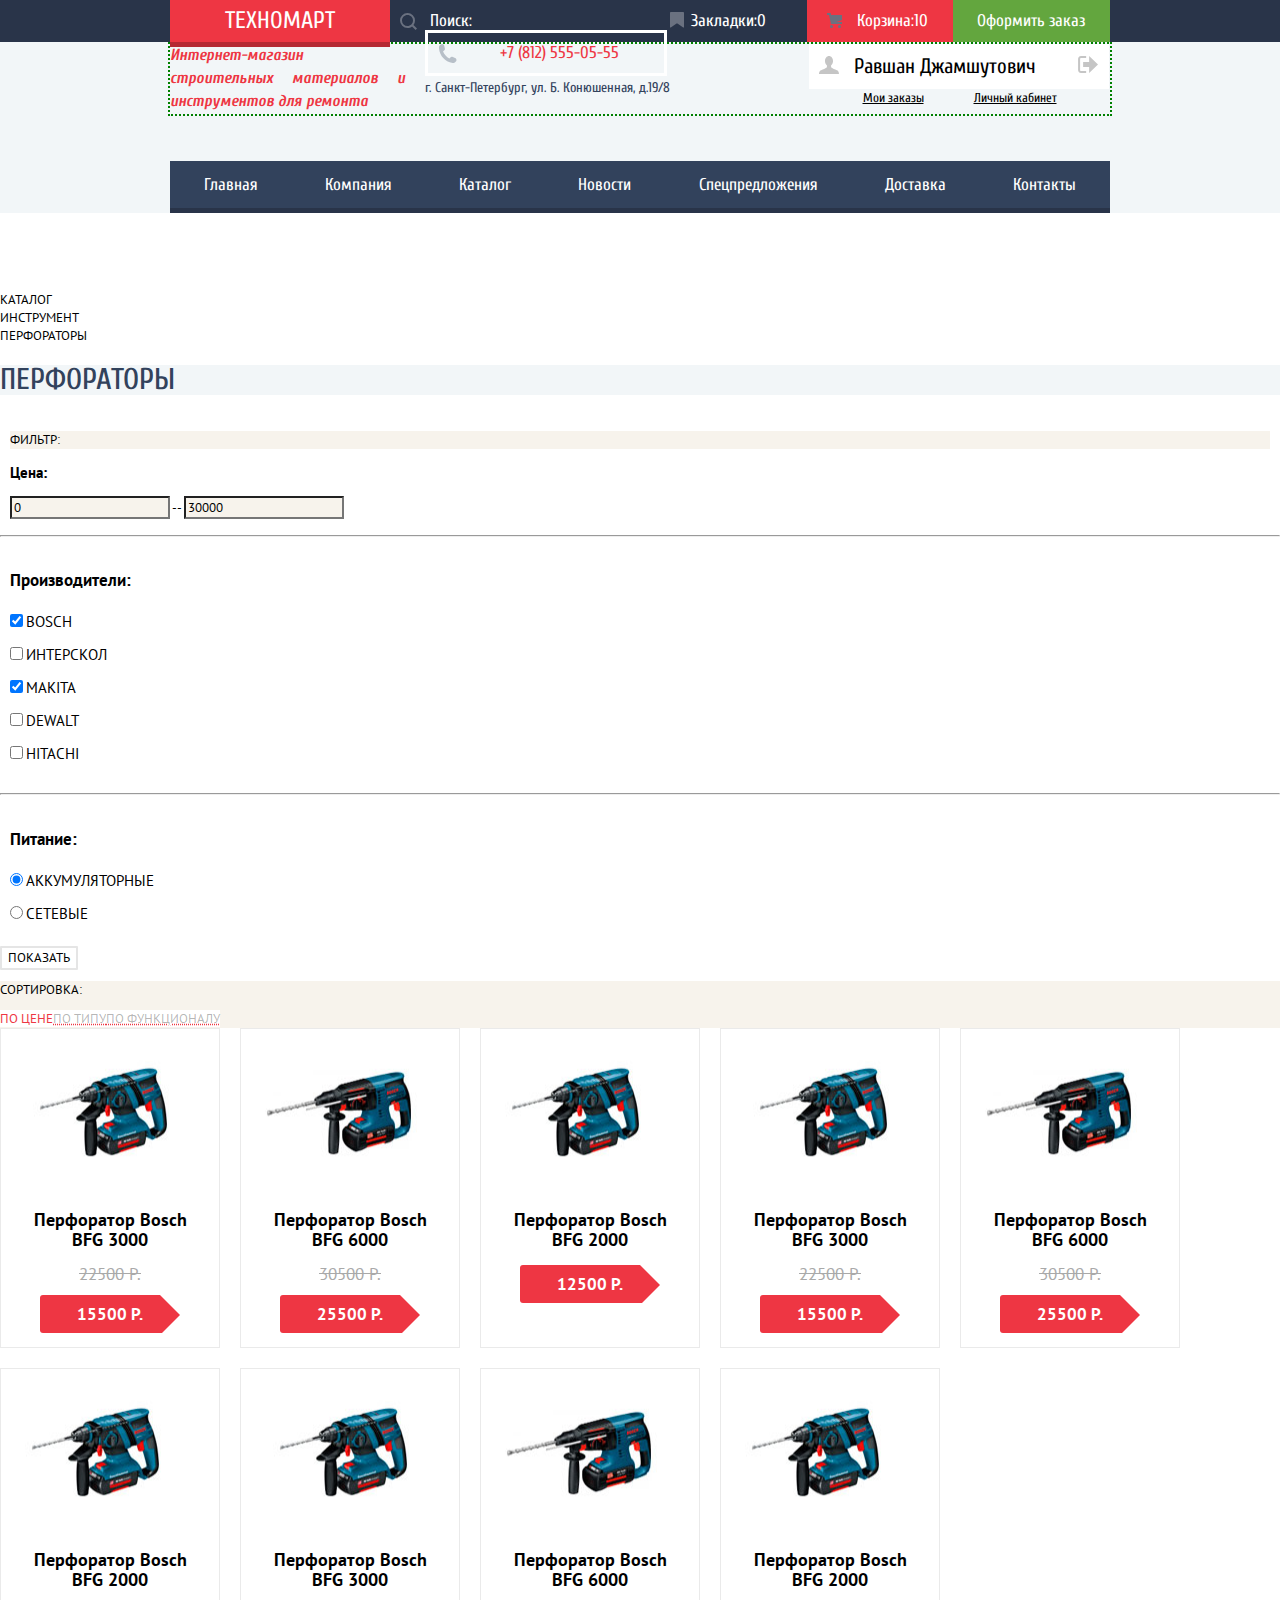
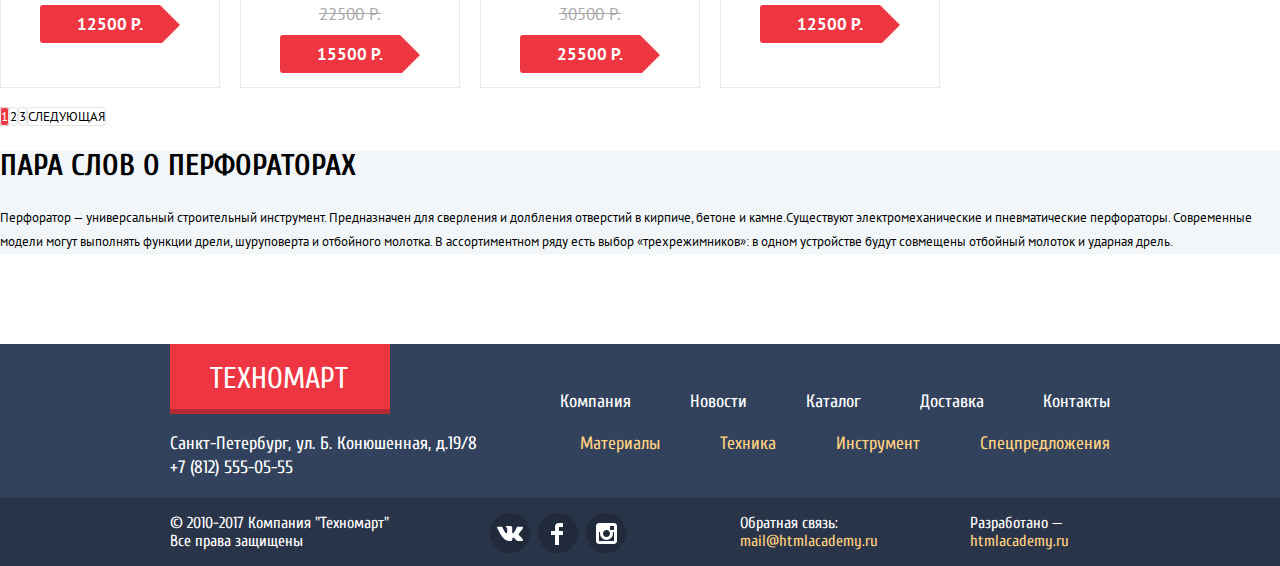
==== commit 222a16d4: "index.html and modals" ====
--- a/catalog.html
+++ b/catalog.html
@@ -31,22 +31,22 @@
         <path  d="M14,15c0,0.55-0.368,0.741-0.818,0.426l-5.363-3.765c-0.45-0.315-1.187-0.315-1.637,0l-5.364,3.765
         	C0.368,15.741,0,15.55,0,15V1c0-0.55,0.45-1,1-1h12c0.55,0,1,0.45,1,1V15z"/>
         </svg></a>
-      <a href="#" class="header-top-item item-in-busket">Корзина:10<svg class="icon-cart" xmlns="http://www.w3.org/2000/svg" width="15" height="15" viewBox="0 0 15 15"><circle  cx="4.5" cy="13.5" r="1.5"/><circle  cx="12.5" cy="13.5" r="1.5"/><path  d="M15 2H4.07l-.422-2H0v2h2.031l1.985 9H15V9H9.441L15 6.951z"/></svg>
+        <a href="#" class="header-top-item item-in-busket">Корзина:10<svg class="icon-cart" xmlns="http://www.w3.org/2000/svg" width="15" height="15" viewBox="0 0 15 15"><circle  cx="4.5" cy="13.5" r="1.5"/><circle  cx="12.5" cy="13.5" r="1.5"/><path  d="M15 2H4.07l-.422-2H0v2h2.031l1.985 9H15V9H9.441L15 6.951z"/></svg>
 </a>
-      <a href="#" class="header-top-item top-panel-order ">Оформить заказ</a>
-    </div>
-  </div>
-  <div class="header-backg">
-    <div class="midpanel container">
-      <h1>Интернет-магазин строительных материалов и инструментов для ремонта</h1>
-      <div class="midpanel-contacts">
-        <a class="telnumber" href="tel:+78125550555">+7 (812) 555-05-55</a>
-        <p>г. Санкт-Петербург, ул. Б. Конюшенная, д.19/8</p>
+        <a href="#" class="header-top-item top-panel-order ">Оформить заказ</a>
       </div>
-        <div class="user-block">
-          <p class="client-name"><svg  class="icon-user" xmlns="http://www.w3.org/2000/svg" width="20" height="18" viewBox="0 0 20 18">
+    </div>
+    <div class="header-backg">
+      <div class="midpanel container">
+        <h1>Интернет-магазин строительных материалов и инструментов для ремонта</h1>
+        <div class="midpanel-contacts">
+          <a class="telnumber" href="tel:+78125550555">+7 (812) 555-05-55</a>
+          <p>г. Санкт-Петербург, ул. Б. Конюшенная, д.19/8</p>
+        </div>
+        <div class="user-block user-login ">
+          <p class="client-name"><svg class="icon-user" xmlns="http://www.w3.org/2000/svg" width="20" height="18" viewBox="0 0 20 18">
             <path  d="M17.881 14.166c-2.144-.735-4.256-1.666-5.207-2.39-.657-.501-.77-1.618-.517-2.415 1.118-.903 1.864-2.477 1.864-4.278C14.021 2.276 12.221 0 10 0S5.979 2.276 5.979 5.083c0 1.801.746 3.374 1.863 4.277.253.798.141 1.915-.517 2.416-.95.724-3.063 1.654-5.207 2.39S0 18 0 18h20s.025-3.099-2.119-3.834z"/>
-          </svg>Равшан Джамшутович<svg class="icon-logout"xmlns="http://www.w3.org/2000/svg" width="21" height="17" viewBox="0 0 21 17">
+          </svg>Равшан Джамшутович<svg class="icon-logout" xmlns="http://www.w3.org/2000/svg" width="21" height="17" viewBox="0 0 21 17">
   <g>
     <path d="M21 8.5L12.125 0v6h-6v5h6v6z"/>
     <path d="M3.106 13.952V3.048c.018-.376.171-1.057 1.01-1.057h5.027V0H4.116C1.938 0 1.112 1.81 1.087 3.027v10.946C1.112 15.189 1.938 17 4.116 17h5.027v-1.99H4.116c-.839 0-.992-.683-1.01-1.058z"/>
@@ -55,7 +55,7 @@
 
           <ul>
             <li class="my-order"><a href="#">Мои заказы</a></li>
-            <li><a href="#">Личный кабинет</a></li>
+            <li class="cabinet"><a href="#">Личный кабинет</a></li>
           </ul>
         </div>
       </div>
--- a/css/style.css
+++ b/css/style.css
@@ -1295,6 +1295,26 @@
   background-image: url('../img/icon-login2.svg');
   background-repeat: no-repeat;
 }
+.user-login ul{
+  display: flex;
+  flex-wrap: wrap;
+  justify-content: center;
+}
+.user-login .my-order a,
+.user-login .cabinet a{
+background:none;
+text-decoration: underline;
+}
+.header-inner-page .midpanel {
+  border: 2px dotted green;
+padding: 0;
+}
+/* .user-login p {
+  display: block;
+  margin-bottom: 10px;
+} */
+.user-login .my-order a::after;
+
 
 .breadcrumbs {
   display: -webkit-box;
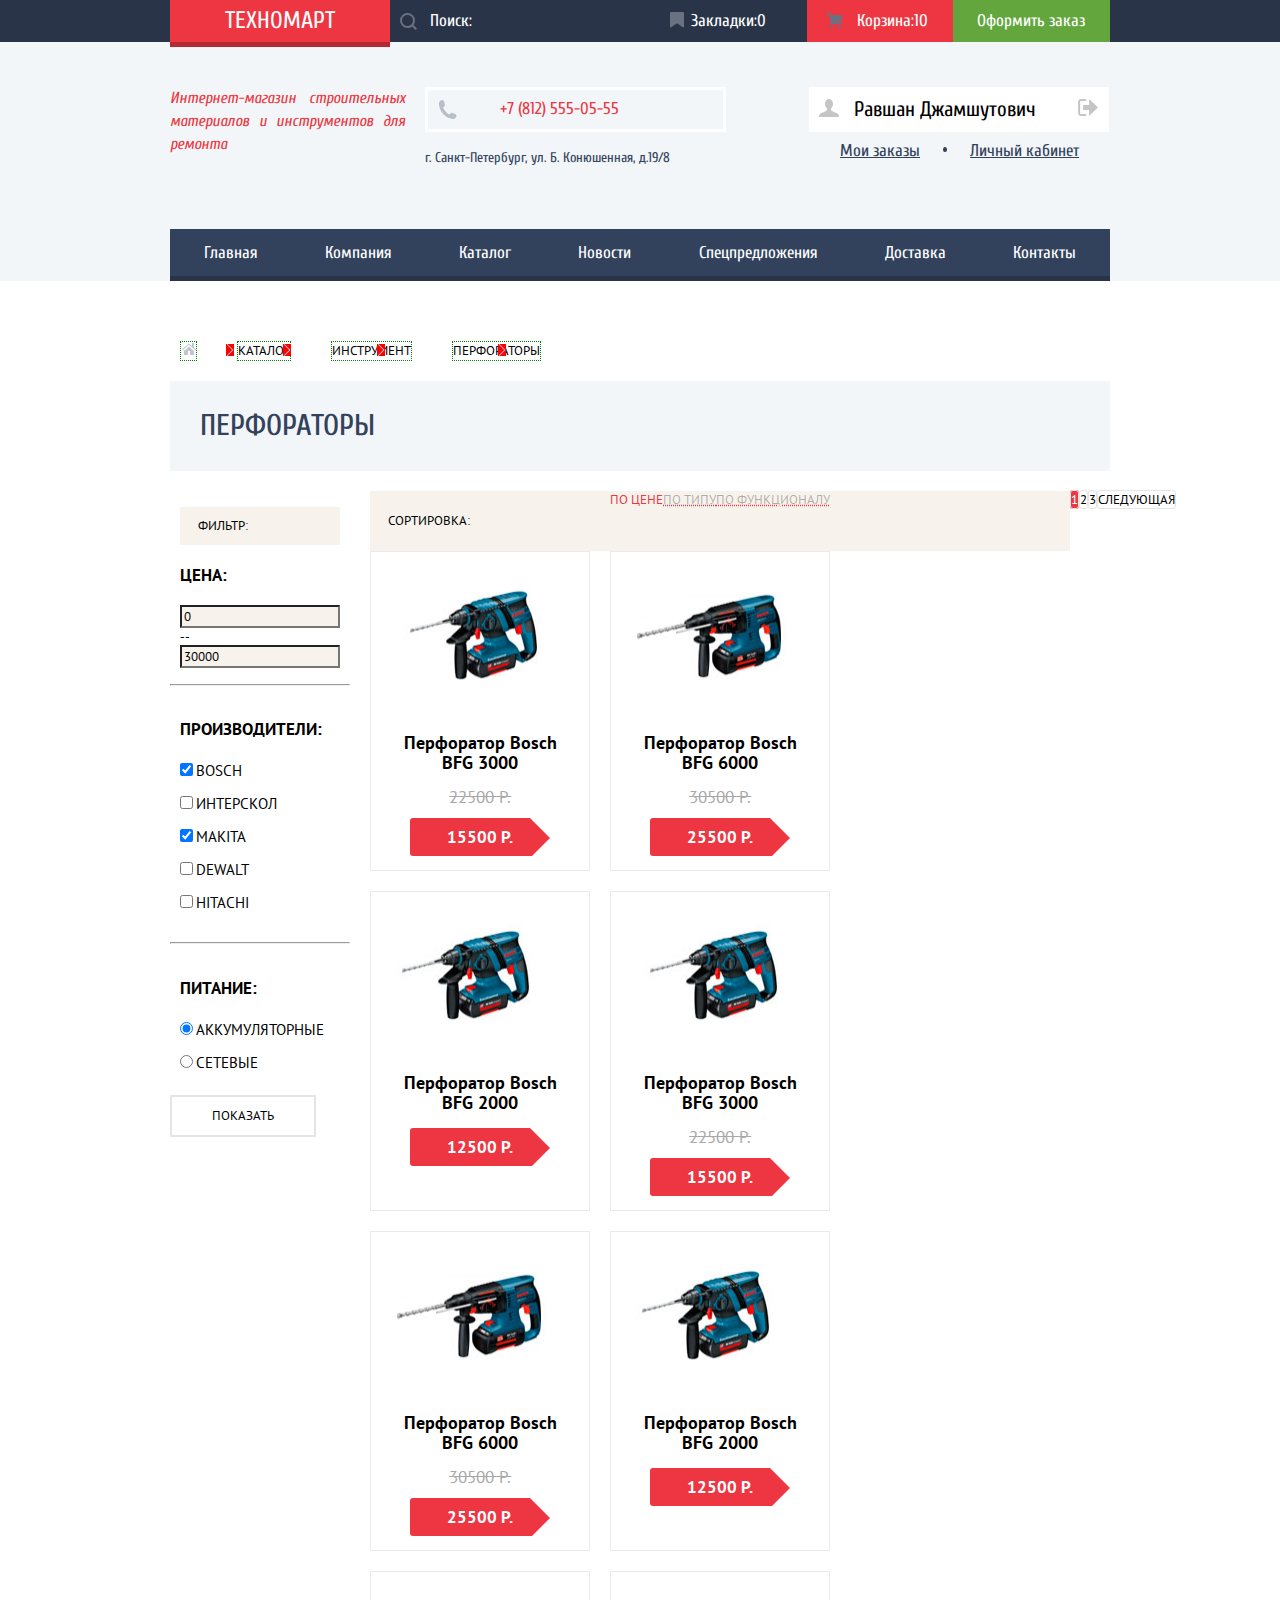
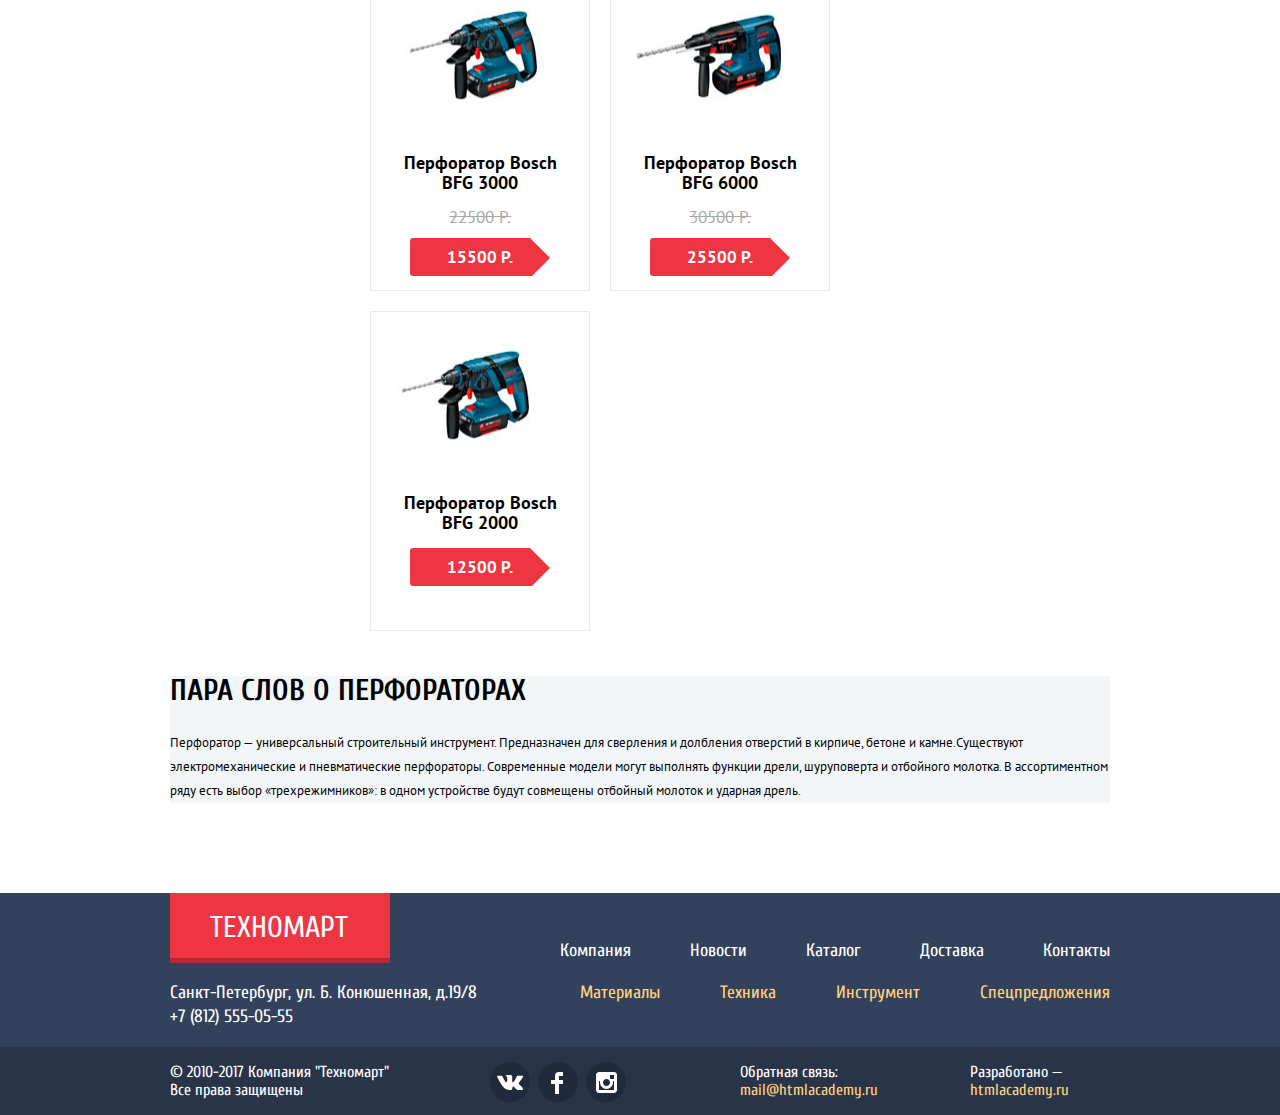
==== commit 680bcd6f: "catalog.html and modals" ====
--- a/catalog.html
+++ b/catalog.html
@@ -38,7 +38,7 @@
     </div>
     <div class="header-backg">
       <div class="midpanel container">
-        <h1>Интернет-магазин строительных материалов и инструментов для ремонта</h1>
+        <p class="like-h1-main">Интернет-магазин строительных материалов и инструментов для ремонта</p>
         <div class="midpanel-contacts">
           <a class="telnumber" href="tel:+78125550555">+7 (812) 555-05-55</a>
           <p>г. Санкт-Петербург, ул. Б. Конюшенная, д.19/8</p>
@@ -72,9 +72,9 @@
       </nav>
     </div>
   </header>
-  <main class="inner-page">
-    <ul class="breadcrumbs">
-      <li><a href="index.html" class="breadcrumbs-icon-home"></a></li>
+  <main class="inner-page container">
+    <ul class="breadcrumbs container">
+      <li><a href="index.html" class="breadcrumbs-icon-home"><svg xmlns="http://www.w3.org/2000/svg" width="15" height="12" viewBox="0 0 15 12"><g fill="#C1C6CE"><path d="M3 8v4h4V8h2v4h4V8L8 3.516z"/><path d="M14.831 6.365L13 4.751V0h-2v2.987L8.332.635c-.02-.017-.043-.023-.064-.037a.465.465 0 0 0-.08-.047.551.551 0 0 0-.095-.024C8.062.521 8.032.515 8 .515c-.031 0-.061.006-.092.012a.46.46 0 0 0-.095.025c-.028.011-.053.029-.08.046-.021.014-.045.02-.064.037l-6.498 5.73a.501.501 0 0 0 .33.875.497.497 0 0 0 .331-.125L8 1.677l6.169 5.438a.501.501 0 0 0 .662-.75z"/></g></svg></a></li>
       <li><a href="catalog.html">Каталог</a></li>
       <li><a href="#">Инструмент</a></li>
       <li class="current"><a>Перфораторы</a></li>
@@ -87,7 +87,7 @@
         <form action="/show" method="post">
           <fieldset>
             <h2 class="sorting-title">Фильтр:</h2>
-            <h3><label for="Price-min" class="price-range-title">Цена:</label></h3>
+            <h3><label for="Price-min" class="price-range-title filter-title ">Цена:</label></h3>
             <div class="price-range">
               <input type="number" id="Price-min" name="price-range" value="0">
               <span>--</span>
@@ -97,7 +97,7 @@
           </fieldset>
           <hr>
           <fieldset class="sorting-attribute">
-            <h3 class="brands-sorting-title">Производители:</h3>
+            <h3 class="brands-sorting-title filter-title">Производители:</h3>
             <p>
               <input type="checkbox" id="Bosch" name="producers" value="" checked>
               <label for="Bosch">Bosch</label>
@@ -121,7 +121,7 @@
           </fieldset>
           <hr>
           <fieldset class="sorting-attribute">
-            <h3 class="charge">Питание:</h3>
+            <h3 class="charge filter-title">Питание:</h3>
             <p>
               <input type="radio" id="charge-1" value="" name="charge" checked>
               <label for="charge-1">Аккумуляторные</label>
@@ -137,7 +137,7 @@
       <div class="right-column-sorting">
         <div class="sorting-line">
           <h2 class="sorting-title">Сортировка:</h2>
-          <ul class="sorting-list">
+          <div class="ssss"><ul class="sorting-list">
             <li class="sort-item-price sorting-item"><a href="#" class="active-sorted">По цене</a></li>
             <li class="sort-item-type sorting-item"><a href="">По типу</a></li>
             <li class="sort-item-fucntional sorting-item"><a href="#">По функционалу</a></li>
@@ -147,7 +147,7 @@
             <li class="sorting-item-down">
               <p class="visually-hidden">Сортировать по убыванию</p>
             </li>
-          </ul>
+          </ul></div>
         </div>
         <h2 class="visually-hidden">Сортировка товаров</h2>
         <ul class="popular-goods-list sorted-list">
--- a/css/style.css
+++ b/css/style.css
@@ -119,9 +119,10 @@
   margin-left: 10px;
   fill: #6a7180;
 }
+
 .item-in-busket .icon-cart {
-  top:13px;
-  left:10px;
+  top: 13px;
+  left: 10px;
 }
 
 .top-panel-search input[type='search']:hover~.search-icon {
@@ -132,9 +133,7 @@
   fill: #ffffff;
 }
 
-.no-item-in-busket:hover .icon-cart,
-.item-in-busket:hover .icon-cart
- {
+.no-item-in-busket:hover .icon-cart, .item-in-busket:hover .icon-cart {
   fill: #ffffff;
 }
 
@@ -236,7 +235,8 @@
   color: #000;
 }
 
-.midpanel h1 {
+.midpanel h1,
+.midpanel .like-h1-main {
   margin: 0;
   width: 235px;
   padding: 0;
@@ -277,6 +277,7 @@
   color: #ee3643;
   border: 3px solid #fff;
   background-color: transparent;
+  display: block;
 }
 
 .telnumber::before {
@@ -1238,32 +1239,38 @@
   line-height: 21px;
   color: #000;
   background-color: #ffffff;
-  padding:12px 60px 12px 45px;
+  padding: 12px 60px 12px 45px;
   width: 300px;
   box-sizing: border-box;
   margin: 0;
-}
+  margin-bottom: 10px;
+}
+
 .icon-user {
   position: absolute;
-  width:20px ;
-  height:18px;
-  left:10px;
-  fill:#c5c5c5;
-}
+  width: 20px;
+  height: 18px;
+  left: 10px;
+  fill: #c5c5c5;
+}
+
 .icon-logout {
   position: absolute;
-  width:21px ;
-  height:17px;
-  right:11px;
-  fill:#c5c5c5;
-}
-.user-block:hover .icon-user,
-.user-block:hover .icon-logout
- {fill:#32425c;}
- .user-block:active .icon-user,
- .user-block:active .icon-logout
-  {fill:#32425c;
-  color:#32425c; }
+  width: 21px;
+  height: 17px;
+  right: 11px;
+  fill: #c5c5c5;
+}
+
+.user-block:hover .icon-user, .user-block:hover .icon-logout {
+  fill: #32425c;
+}
+
+.user-block:active .icon-user, .user-block:active .icon-logout {
+  fill: #32425c;
+  color: #32425c;
+}
+
 .user-block ul {
   list-style: none;
 }
@@ -1295,26 +1302,67 @@
   background-image: url('../img/icon-login2.svg');
   background-repeat: no-repeat;
 }
-.user-login ul{
+
+.user-login ul {
   display: flex;
   flex-wrap: wrap;
   justify-content: center;
 }
-.user-login .my-order a,
-.user-login .cabinet a{
-background:none;
-text-decoration: underline;
-}
-.header-inner-page .midpanel {
-  border: 2px dotted green;
-padding: 0;
-}
+
+.user-login .my-order a, .user-login .cabinet a {
+  background: none;
+  text-decoration: underline;
+  position: relative;
+  color: #32425c;
+  font-size: 17px;
+  line-height: 18px;
+}
+
 /* .user-login p {
   display: block;
   margin-bottom: 10px;
 } */
-.user-login .my-order a::after;
-
+
+
+
+.breadcrumbs li {
+
+  margin-right: 40px;
+
+  border: 1px dotted green;
+}
+
+.breadcrumbs li:last-child {
+  margin-right: 0;
+}
+.breadcrumbs a {
+  display: inline;
+  vertical-align: top;
+  position: relative;
+}
+.breadcrumbs a::after {
+  position: absolute;
+  content: "";
+  top: 2px;
+  left: 45px;
+  width: 8px;
+  height: 12px;
+  background-image: url('../img/icon-right-small.svg');
+  background-repeat: no-repeat;
+  background-color: red;
+}
+
+.user-login .my-order a::after {
+  position: absolute;
+  top: 18px;
+  right: -2px;
+  content: "";
+  width: 2px;
+  height: 3px;
+  background-color: #32425c;
+  border-radius: 50%;
+  border: 1px solid #32425c;
+}
 
 .breadcrumbs {
   display: -webkit-box;
@@ -1335,11 +1383,29 @@
   font-size: 30px;
   font-weight: 500;
   line-height: 30px;
+  padding: 30px;
   text-transform: uppercase;
   color: #32425c;
   background-color: #f2f6f8;
 }
-
+.left-column-sorting {
+  width: 220px;
+  margin-right: 20px;
+}
+.right-column-sorting {
+  width: 700px;;
+}
+.catalog-content {
+  display: flex;
+}
+.sorting-line {
+width: 700px;
+display: flex;
+}
+.ssss {
+  margin-left: auto;
+
+}
 .sorting-title {
   font-size: 13px;
   font-weight: 400;
@@ -1347,6 +1413,7 @@
   text-transform: uppercase;
   color: #000;
   background-color: #f7f3ec;
+  padding: 10px 18px;
 }
 
 .sorted-list {
@@ -1382,14 +1449,27 @@
   line-height: 18px;
   display: block;
 }
-
+.filter-title {
+font-size: 17px;
+line-height: 30px;
+font-weight: bold;
+text-transform: uppercase;
+}
+.inner-page hr {
+  color: #e5e5e5;
+
+}
 .filter-btn {
-  line-height: 18px;
+
   text-decoration: none;
   text-transform: uppercase;
   border: 2px solid #e5e5e5;
   border-radius: 1px;
   background-color: #fff;
+  padding: 10px 40px;
+  font-family:'PT sans';
+  font-size: 13px;
+  line-height: 18px;
 }
 
 .popular-item-action button {
@@ -1512,9 +1592,11 @@
 .confirm-buttons {
   background-color: #f1f1f1;
 }
+
 .modal-confirm {
   display: none;
 }
+
 .confirm-message {
   font-family: 'Cuprum';
   font-size: 30px;
@@ -1550,18 +1632,19 @@
 }
 
 .sorting-list {
-  display: -webkit-box;
-  display: -ms-flexbox;
-  display: flex;
+  display: flex;
+width: 460px;
+
   list-style: none;
 }
 
 .sorting-item a {
+  display: block;
   line-height: 18px;
   text-decoration: underline;
   text-transform: uppercase;
   color: rgba(0, 0, 0, .3);
-  background-color: #fff;
+
   -webkit-text-decoration-style: dotted;
   text-decoration-style: dotted;
   -webkit-text-decoration-color: #ee3643;
@@ -1583,7 +1666,8 @@
   text-decoration: none;
   color: #ee3643;
 }
+
 .item-in-busket {
   background-color: #ee3643;
-  padding:12px 25px 12px 50px;
-}
+  padding: 12px 25px 12px 50px;
+}
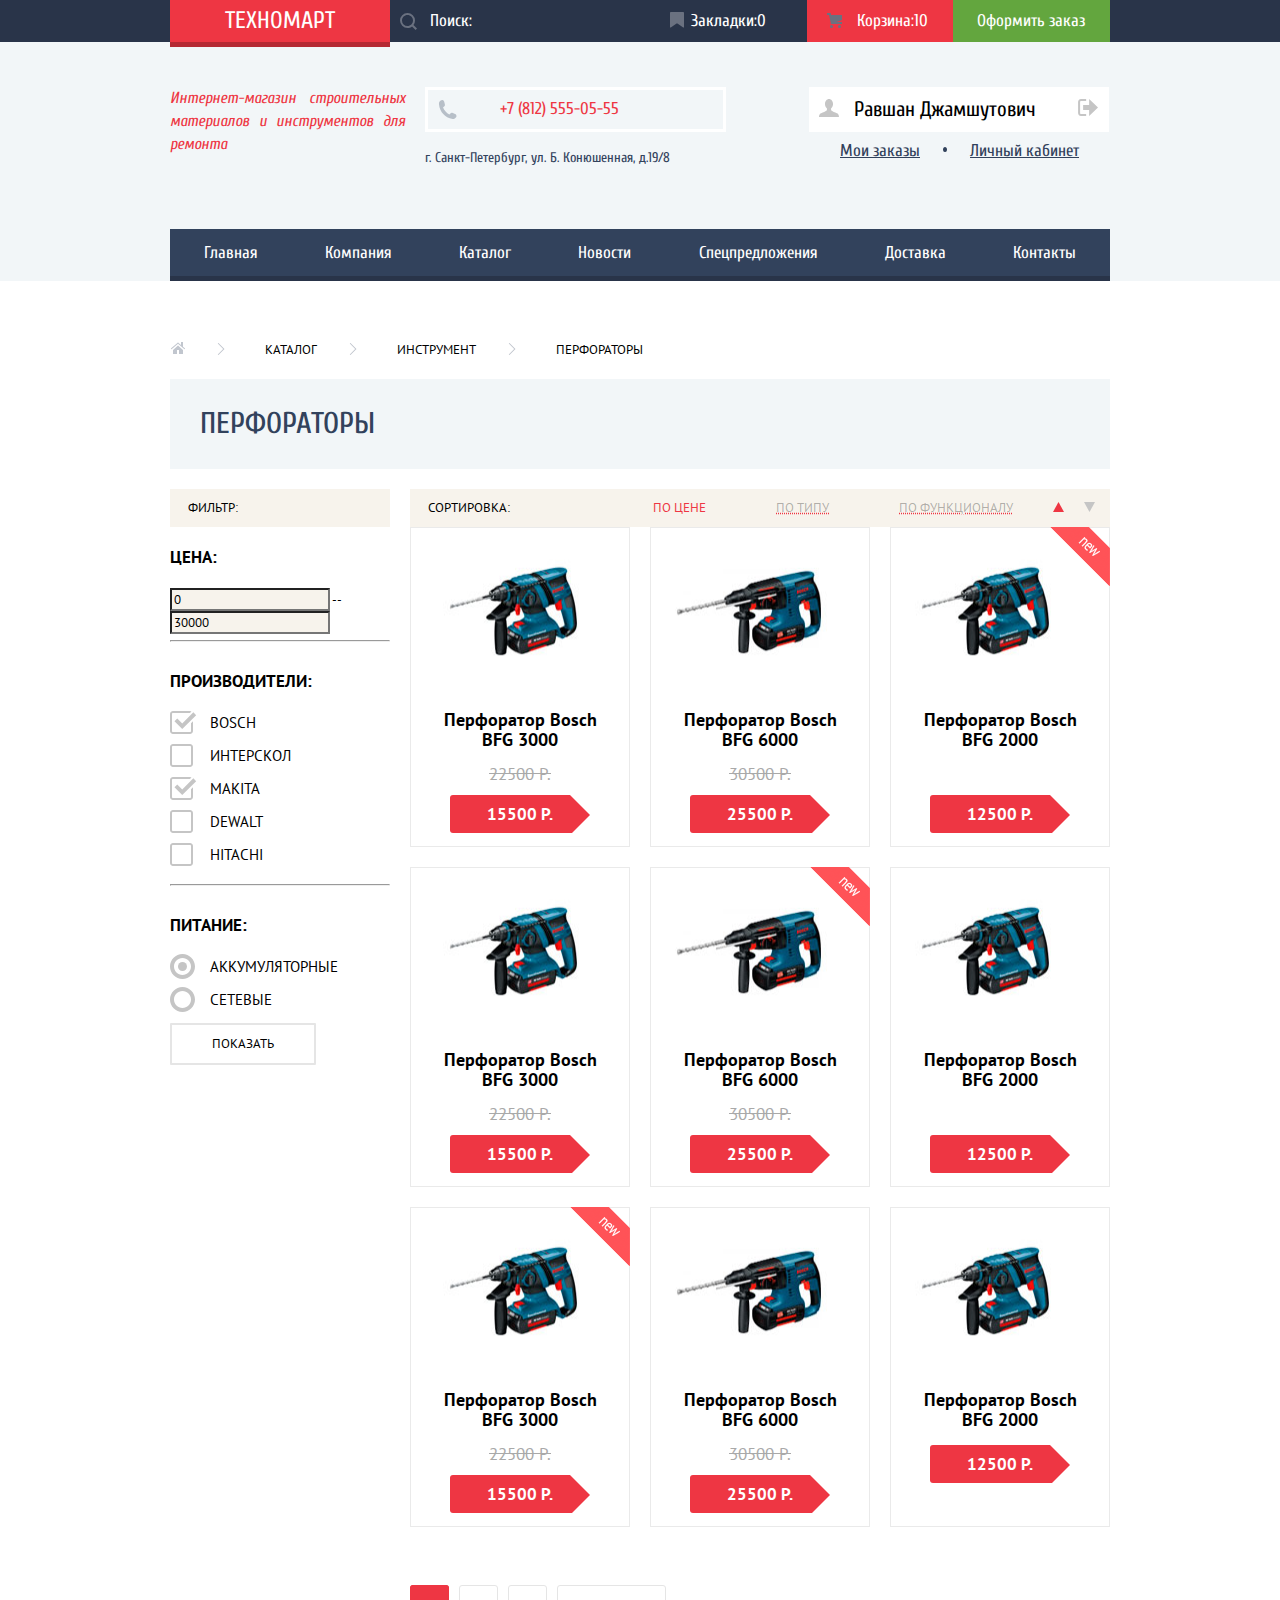
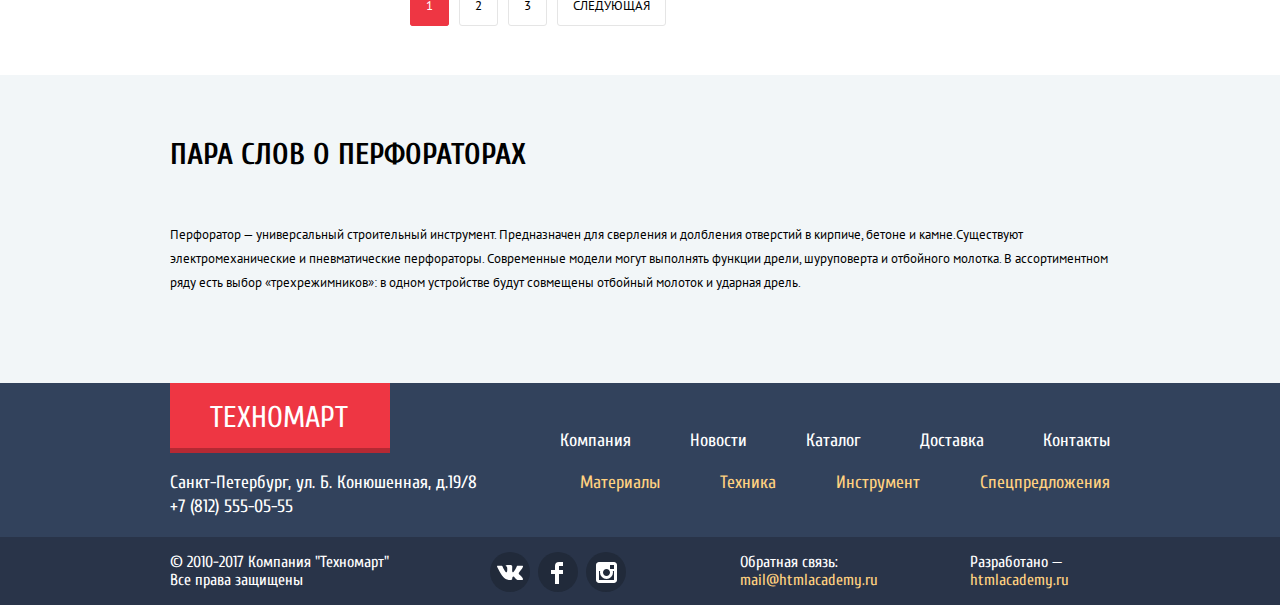
==== commit b7bbae52: "catalog.html" ====
--- a/catalog.html
+++ b/catalog.html
@@ -72,17 +72,17 @@
       </nav>
     </div>
   </header>
-  <main class="inner-page container">
+  <main class="inner-page ">
     <ul class="breadcrumbs container">
       <li><a href="index.html" class="breadcrumbs-icon-home"><svg xmlns="http://www.w3.org/2000/svg" width="15" height="12" viewBox="0 0 15 12"><g fill="#C1C6CE"><path d="M3 8v4h4V8h2v4h4V8L8 3.516z"/><path d="M14.831 6.365L13 4.751V0h-2v2.987L8.332.635c-.02-.017-.043-.023-.064-.037a.465.465 0 0 0-.08-.047.551.551 0 0 0-.095-.024C8.062.521 8.032.515 8 .515c-.031 0-.061.006-.092.012a.46.46 0 0 0-.095.025c-.028.011-.053.029-.08.046-.021.014-.045.02-.064.037l-6.498 5.73a.501.501 0 0 0 .33.875.497.497 0 0 0 .331-.125L8 1.677l6.169 5.438a.501.501 0 0 0 .662-.75z"/></g></svg></a></li>
       <li><a href="catalog.html">Каталог</a></li>
       <li><a href="#">Инструмент</a></li>
       <li class="current"><a>Перфораторы</a></li>
     </ul>
-    <div>
+    <div class="container">
       <h1 class="inner-h1">Перфораторы</h1>
     </div>
-    <div class="catalog-content">
+    <div class="catalog-content container">
       <section class="left-column-sorting">
         <form action="/show" method="post">
           <fieldset>
@@ -99,36 +99,37 @@
           <fieldset class="sorting-attribute">
             <h3 class="brands-sorting-title filter-title">Производители:</h3>
             <p>
-              <input type="checkbox" id="Bosch" name="producers" value="" checked>
-              <label for="Bosch">Bosch</label>
-            </p>
-            <p>
-              <input type="checkbox" id="interskol" name="producers" value="">
-              <label for="interskol">Интерскол</label>
-            </p>
-            <p>
-              <input type="checkbox" id="makita" name="producers" value="" checked>
-              <label for="makita">Makita</label>
-            </p>
-            <p>
-              <input type="checkbox" id="DeWalt" name="producers" value="">
-              <label for="DeWalt">DeWalt</label>
-            </p>
-            <p>
-              <input type="checkbox" id="Hitachi" name="producers" value="">
-              <label for="Hitachi">Hitachi</label>
+              <label class="producers-checkbox" for="Bosch"><input class="visually-hidden" type="checkbox" id="Bosch" name="producers" value="" checked><span class="checkbox-indicator"></span>
+              Bosch</label>
+            </p>
+            <p>
+              <label class="producers-checkbox" for="interskol"><input class="visually-hidden" type="checkbox" id="interskol" name="producers" value="">
+                <span class="checkbox-indicator"></span>
+              Интерскол</label>
+            </p>
+            <p>
+              <label class="producers-checkbox" for="makita"><input class="visually-hidden" type="checkbox" id="makita" name="producers" value="" checked><span class="checkbox-indicator"></span>
+              Makita</label>
+            </p>
+            <p>
+              <label class="producers-checkbox" for="DeWalt"><input class="visually-hidden" type="checkbox" id="DeWalt" name="producers" value=""><span class="checkbox-indicator"></span>
+              DeWalt</label>
+            </p>
+            <p>
+              <label class="producers-checkbox"for="Hitachi"><input class="visually-hidden" type="checkbox" id="Hitachi" name="producers" value=""><span class="checkbox-indicator"></span>
+              Hitachi</label>
             </p>
           </fieldset>
           <hr>
           <fieldset class="sorting-attribute">
             <h3 class="charge filter-title">Питание:</h3>
             <p>
-              <input type="radio" id="charge-1" value="" name="charge" checked>
-              <label for="charge-1">Аккумуляторные</label>
-            </p>
-            <p>
-              <input type="radio" id="charge-2" value="" name="charge">
-              <label for="charge-2">Сетевые</label>
+              <label class="producers-checkbox" for="charge-1"><input  class="visually-hidden" type="radio" id="charge-1" value="" name="charge" checked><span class="radio-indicator"></span>
+              Аккумуляторные</label>
+            </p>
+            <p>
+              <label class="producers-checkbox" for="charge-2"><input class="visually-hidden" type="radio" id="charge-2" value="" name="charge"><span class="radio-indicator"></span>
+              Сетевые</label>
             </p>
           </fieldset>
           <input type="submit" name="Show" value="Показать" class="btn filter-btn">
@@ -137,26 +138,29 @@
       <div class="right-column-sorting">
         <div class="sorting-line">
           <h2 class="sorting-title">Сортировка:</h2>
-          <div class="ssss"><ul class="sorting-list">
+          <ul class="sorting-list">
             <li class="sort-item-price sorting-item"><a href="#" class="active-sorted">По цене</a></li>
             <li class="sort-item-type sorting-item"><a href="">По типу</a></li>
             <li class="sort-item-fucntional sorting-item"><a href="#">По функционалу</a></li>
             <li class="sorting-item-up">
               <p class="visually-hidden">Сортировать по возрастанию</p>
+              <a href="#"><svg class="icon-up" xmlns="http://www.w3.org/2000/svg" width="11" height="10" viewBox="0 0 11 10"><path  d="M5.5 0L0 10h11z"/></svg></a>
             </li>
             <li class="sorting-item-down">
               <p class="visually-hidden">Сортировать по убыванию</p>
+              <a href="#"><svg class="icon-down" xmlns="http://www.w3.org/2000/svg" width="11" height="10" viewBox="0 0 11 10"><path  d="M5.5 10L0 0h11"/></svg></a>
             </li>
-          </ul></div>
+          </ul>
         </div>
         <h2 class="visually-hidden">Сортировка товаров</h2>
         <ul class="popular-goods-list sorted-list">
           <li class="popular-goods-items">
             <div class="popular-item">
+              <div class="flag ">Новинка</div>
+              <div class="popular-item-action">
+                <button class="btn btn-to-buy">Купить</button>
+                <button class="btn btn-to-bookmarks">В закладки</button></div>
               <img src="img/catalog-item-bfg-3000.jpg" width="218" height="169" alt="Перфоратор Bosch BFG 3000">
-              <div class="popular-item-action">
-                <button class="btn btn-to-buy">Купить</button>
-                <button class="btn btn-to-bookmarks">В закладки</button></div>
               <h3>Перфоратор Bosch BFG 3000</h3>
               <span class="popular-item-old-price">22500 Р.</span>
               <span class="popular-item-new-price">15500 Р.</span>
@@ -164,32 +168,35 @@
           </li>
           <li class="popular-goods-items">
             <div class="popular-item">
+              <div class="flag ">Новинка</div>
+              <div class="popular-item-action">
+                <button class="btn btn-to-buy">Купить</button>
+                <button class="btn btn-to-bookmarks">В закладки</button></div>
               <img src="img/catalog-item-bfg-6000.jpg" width="218" height="169" alt="Перфоратор Bosch BFG 6000">
-              <div class="popular-item-action">
-                <button class="btn btn-to-buy">Купить</button>
-                <button class="btn btn-to-bookmarks">В закладки</button></div>
               <h3>Перфоратор Bosch BFG 6000</h3>
               <span class="popular-item-old-price">30500 Р.</span>
               <span class="popular-item-new-price">25500 Р.</span>
             </div>
           </li>
           <li class="popular-goods-items">
-            <div class="popular-item new">
-
+            <div class="popular-item">
+              <div class="flag flag-new">Новинка</div>
+              <div class="popular-item-action">
+                <button class="btn btn-to-buy">Купить</button>
+                <button class="btn btn-to-bookmarks">В закладки</button></div>
               <img src="img/catalog-item-bfg-2000.jpg" width="218" height="169" alt="Перфоратор Bosch BFG 2000">
-              <div class="popular-item-action">
-                <button class="btn btn-to-buy">Купить</button>
-                <button class="btn btn-to-bookmarks">В закладки</button></div>
               <h3>Перфоратор Bosch BFG 2000</h3>
+              <span class="popular-item-old-price"></span>
               <span class="popular-item-new-price">12500 Р.</span>
             </div>
           </li>
           <li class="popular-goods-items">
             <div class="popular-item">
+              <div class="flag">Новинка</div>
+              <div class="popular-item-action">
+                <button class="btn btn-to-buy">Купить</button>
+                <button class="btn btn-to-bookmarks">В закладки</button></div>
               <img src="img/catalog-item-bfg-3000.jpg" width="218" height="169" alt="Перфоратор Bosch BFG 3000">
-              <div class="popular-item-action">
-                <button class="btn btn-to-buy">Купить</button>
-                <button class="btn btn-to-bookmarks">В закладки</button></div>
               <h3>Перфоратор Bosch BFG 3000</h3>
               <span class="popular-item-old-price">22500 Р.</span>
               <span class="popular-item-new-price">15500 Р.</span>
@@ -197,10 +204,12 @@
           </li>
           <li class="popular-goods-items">
             <div class="popular-item">
+              <div class="flag flag-new">Новинка</div>
+
+              <div class="popular-item-action">
+                <button class="btn btn-to-buy">Купить</button>
+                <button class="btn btn-to-bookmarks">В закладки</button></div>
               <img src="img/catalog-item-bfg-6000.jpg" width="218" height="169" alt="Перфоратор Bosch BFG 6000">
-              <div class="popular-item-action">
-                <button class="btn btn-to-buy">Купить</button>
-                <button class="btn btn-to-bookmarks">В закладки</button></div>
               <h3>Перфоратор Bosch BFG 6000</h3>
               <span class="popular-item-old-price">30500 Р.</span>
               <span class="popular-item-new-price">25500 Р.</span>
@@ -208,19 +217,23 @@
           </li>
           <li class="popular-goods-items">
             <div class="popular-item">
+              <div class="flag ">Новинка</div>
+
+              <div class="popular-item-action">
+                <button class="btn btn-to-buy">Купить</button>
+                <button class="btn btn-to-bookmarks">В закладки</button></div>
               <img src="img/catalog-item-bfg-2000.jpg" width="218" height="169" alt="Перфоратор Bosch BFG 2000">
-              <div class="popular-item-action">
-                <button class="btn btn-to-buy">Купить</button>
-                <button class="btn btn-to-bookmarks">В закладки</button></div>
               <h3>Перфоратор Bosch BFG 2000</h3>
+              <span class="popular-item-old-price"></span>
               <span class="popular-item-new-price">12500 Р.</span></div>
           </li>
           <li class="popular-goods-items">
             <div class="popular-item">
+              <div class="flag flag-new">Новинка</div>
+              <div class="popular-item-action">
+                <button class="btn btn-to-buy">Купить</button>
+                <button class="btn btn-to-bookmarks">В закладки</button></div>
               <img src="img/catalog-item-bfg-3000.jpg" width="218" height="169" alt="Перфоратор Bosch BFG 3000">
-              <div class="popular-item-action">
-                <button class="btn btn-to-buy">Купить</button>
-                <button class="btn btn-to-bookmarks">В закладки</button></div>
               <h3>Перфоратор Bosch BFG 3000</h3>
               <span class="popular-item-old-price">22500 Р.</span>
               <span class="popular-item-new-price">15500 Р.</span>
@@ -228,10 +241,12 @@
           </li>
           <li class="popular-goods-items">
             <div class="popular-item">
+              <div class="flag">Новинка</div>
+
+              <div class="popular-item-action">
+                <button class="btn btn-to-buy">Купить</button>
+                <button class="btn btn-to-bookmarks">В закладки</button></div>
               <img src="img/catalog-item-bfg-6000.jpg" width="218" height="169" alt="Перфоратор Bosch BFG 6000">
-              <div class="popular-item-action">
-                <button class="btn btn-to-buy">Купить</button>
-                <button class="btn btn-to-bookmarks">В закладки</button></div>
               <h3>Перфоратор Bosch BFG 6000</h3>
               <span class="popular-item-old-price">30500 Р.</span>
               <span class="popular-item-new-price">25500 Р.</span>
@@ -239,36 +254,40 @@
           </li>
           <li class="popular-goods-items">
             <div class="popular-item">
+              <div class="flag">Новинка</div>
+              <div class="popular-item-action">
+                <button class="btn btn-to-buy">Купить</button>
+                <button class="btn btn-to-bookmarks">В закладки</button></div>
               <img src="img/catalog-item-bfg-2000.jpg" width="218" height="169" alt="Перфоратор Bosch BFG 2000">
-              <div class="popular-item-action">
-                <button class="btn btn-to-buy">Купить</button>
-                <button class="btn btn-to-bookmarks">В закладки</button></div>
               <h3>Перфоратор Bosch BFG 2000</h3>
               <span class="popular-item-new-price">12500 Р.</span></div>
           </li>
         </ul>
+        <ul class="pagination-list">
+          <li class="pagination-item"><a href="" class="active-page">1</a></li>
+          <li class="pagination-item"><a href="#">2</a></li>
+          <li class="pagination-item"><a href="#">3</a></li>
+          <li class="pagination-item next"><a href="#">Следующая</a></li>
+        </ul>
       </div>
-      <ul class="pagination-list">
-        <li class="pagination-item"><a href="" class="active-page">1</a></li>
-        <li class="pagination-item"><a href="#">2</a></li>
-        <li class="pagination-item"><a href="#">3</a></li>
-        <li class="pagination-item"><a href="#">Следующая</a></li>
-      </ul>
-    </div>
-    <section class="about-sorted-items">
+
+    </div>
+    <section class="about-sorted-items ">
+<div class="container">
       <h2>Пара слов о перфораторах</h2>
       <p>Перфоратор — универсальный строительный инструмент. Предназначен для сверления и долбления отверстий в кирпиче, бетоне и камне.Существуют электромеханические и пневматические перфораторы. Современные модели могут выполнять функции дрели, шуруповерта
-        и отбойного молотка. В ассортиментном ряду есть выбор «трехрежимников»: в одном устройстве будут совмещены отбойный молоток и ударная дрель.</p>
+        и отбойного молотка. В ассортиментном ряду есть выбор «трехрежимников»: в одном устройстве будут совмещены отбойный молоток и ударная дрель.</p></div>
     </section>
     <div class="modal-confirm">
       <span class="close-modal"></span>
       <p class="confirm-message">Товар добавлен в корзину!</p>
+      <div class="confirm-buttons-wrap">
       <div class="confirm-buttons">
         <a href="#" class="btn-red">Оформить заказ</a>
-        <a href="catalog.html" class="btn-close-confirm">Продолжить покупки</a></div>
+        <a href="catalog.html" class="btn-close-confirm">Продолжить покупки</a></div></div>
     </div>
   </main>
-  <footer class="main-page-footer">
+  <footer class="main-page-footer inner-page-footer">
     <div class="container">
       <section class="footer-top-panel">
         <h2 class="visually-hidden">Компания Техномарт</h2>
--- a/css/style.css
+++ b/css/style.css
@@ -608,7 +608,7 @@
 
 .popular-goods-list {
   list-style: none;
-  display: flex;
+  /* display: flex; */
 }
 
 .h2-in-main {
@@ -619,7 +619,7 @@
   color: #32425c;
 }
 
-.popular-goods-list {
+.popular-goods-items {
   font-size: 0;
 }
 
@@ -633,9 +633,11 @@
   text-align: center;
   border: 1px solid #eaeaea;
   font-size: 17px;
-}
-
-.popular-goods-list:nth-child(4n) {
+  line-height: 20px;
+}
+
+.popular-goods-items:nth-child(3n) .popular-item {
+
   margin-right: 0;
 }
 
@@ -954,13 +956,16 @@
   margin-left: 80px;
 }
 
-.main-page-footer, .inner-page-footer {
+.main-page-footer {
   font-family: 'Cuprum', sans-serif;
   font-size: 18px;
   line-height: 24px;
   color: #fff;
   background-color: #32425c;
   margin-top: 90px;
+}
+.inner-page-footer{
+  margin-top:0;
 }
 
 footer ul {
@@ -1230,6 +1235,79 @@
   padding: 10px 15px;
   width: 460px;
   box-sizing: border-box;
+}
+
+.confirm-buttons-wrap {
+  width:auto;
+  height: auto;
+  background-color: #f1f1f1;
+  padding: 37px 80px;
+  margin-top: 0;
+}
+.modal-confirm {
+  position: absolute;
+  top: 410px;
+  left: 50%;
+  margin-left: -310px;
+  width: 620px;
+  height: 283px;
+  border-top: 7px solid #ff5257;
+  background-color: #ffffff;
+  box-shadow: 0px 20px 40px 0px rgba(0, 0, 0, 0.75);
+  z-index: 100;
+  box-sizing: border-box;
+  display: none;
+}
+
+.confirm-message {
+  position: relative;
+  font-family: 'Cuprum';
+  font-size: 30px;
+  line-height: 30px;
+  margin: 60px 80px 70px;
+  padding-left: 100px;
+}
+.confirm-message::before{
+  position: absolute;
+  content: "";
+  width: 66px;
+  height: 66px;
+  background-image: url('../img/icon-mark.svg');
+  background-repeat: no-repeat;
+  top: -15px;
+  left: 0;
+  }
+.modal-confirm div {
+  display: flex;
+  margin-top: 0;
+
+
+}
+.confirm-buttons a {
+display: block;
+width: 220px;
+height: 38px;
+box-sizing: border-box;
+padding: 12px 40px;
+}
+.confirm-buttons a:first-child {
+  margin-right: 20px;
+}
+
+.btn-close-confirm {
+  color: #000;
+  background-color: #fff;
+  display: block;
+  margin: auto 0;
+  padding: 12px 50px;
+  border-radius: 3px;
+}
+
+.confirm-buttons .btn-close-confirm {
+  font-family: 'Cuprum';
+  font-size: 14px;
+  line-height: 18px;
+  text-transform: uppercase;
 }
 
 .user-block .client-name {
@@ -1329,7 +1407,6 @@
 
   margin-right: 40px;
 
-  border: 1px dotted green;
 }
 
 .breadcrumbs li:last-child {
@@ -1339,18 +1416,26 @@
   display: inline;
   vertical-align: top;
   position: relative;
+  font-size: 13px;
+  line-height: 18px;
+  text-transform: uppercase;
+  color: #000;
+  padding-right: 40px;
 }
 .breadcrumbs a::after {
   position: absolute;
   content: "";
-  top: 2px;
-  left: 45px;
+right: 0;
+top:2px;
   width: 8px;
   height: 12px;
   background-image: url('../img/icon-right-small.svg');
   background-repeat: no-repeat;
-  background-color: red;
-}
+}
+.breadcrumbs li:last-child a::after {
+  display: none;
+}
+
 
 .user-login .my-order a::after {
   position: absolute;
@@ -1372,10 +1457,7 @@
 }
 
 .breadcrumbs a {
-  font-size: 13px;
-  line-height: 18px;
-  text-transform: uppercase;
-  color: #000;
+
 }
 
 .inner-h1 {
@@ -1392,21 +1474,72 @@
   width: 220px;
   margin-right: 20px;
 }
+.producers-checkbox {
+  position: relative;
+  padding-left: 40px;
+
+
+}
+.checkbox-indicator {
+  position: absolute;
+  content: "";
+  width: 28px;
+  height: 23px;
+  background-image: url('../img/checkbox-off.svg');
+background-repeat: no-repeat;
+top: -2px;
+left:0;
+}
+.radio-indicator {
+  position: absolute;
+  content: "";
+  width: 25px;
+  height: 25px;
+  background-image: url('../img/radio-off.svg');
+  background-repeat: no-repeat;
+  top: -3px;
+  left:0;
+}
+.producers-checkbox input[type="checkbox"]:checked + .checkbox-indicator {
+  position: absolute;
+  content: "";
+  width: 28px;
+  height: 23px;
+  background-image: url('../img/checkbox-on.svg');
+background-repeat: no-repeat;
+}
+.producers-checkbox input[type="radio"]:checked + .radio-indicator {
+  position: absolute;
+  content: "";
+  width: 25px;
+  height: 25px;
+  background-image: url('../img/radio-on.svg');
+background-repeat: no-repeat;
+}
 .right-column-sorting {
   width: 700px;;
 }
+
 .catalog-content {
   display: flex;
+  flex-wrap: wrap;
+}
+.catalog-content fieldset {
+  padding: 0;
+  margin: 0;
 }
 .sorting-line {
 width: 700px;
 display: flex;
+/* box-sizing:border-box; */
+
 }
 .ssss {
   margin-left: auto;
 
 }
 .sorting-title {
+  margin: 0;
   font-size: 13px;
   font-weight: 400;
   line-height: 18px;
@@ -1414,7 +1547,7 @@
   color: #000;
   background-color: #f7f3ec;
   padding: 10px 18px;
-}
+  }
 
 .sorted-list {
   display: -webkit-box;
@@ -1424,6 +1557,7 @@
   -ms-flex-wrap: wrap;
   flex-wrap: wrap;
 }
+
 
 .price-range input {
   background-color: #f7f3ec;
@@ -1549,11 +1683,21 @@
 }
 
 .about-sorted-items h2 {
+  margin: 0;
   font-family: 'Cuprum';
   font-size: 30px;
   line-height: 30px;
   text-transform: uppercase;
   color: #000;
+  padding-top: 65px;
+  padding-bottom:40px;
+}
+.about-sorted-items {
+  margin: 0;
+  padding-bottom: 75px;
+}
+.inner-page-footer {
+  margin-top: 0;
 }
 
 .pagination-list {
@@ -1561,8 +1705,12 @@
   display: -ms-flexbox;
   display: flex;
   list-style: none;
-}
-
+  margin-top: 50px;
+  margin-bottom: 60px;
+}
+.pagination-item:not(:last-child) {
+  margin-right: 10px;
+}
 .pagination-item a {
   line-height: 18px;
   text-transform: uppercase;
@@ -1570,6 +1718,9 @@
   border: 1px solid #e5e5e5;
   border-radius: 3px;
   background-color: #fff;
+padding: 11px 15px;
+
+
 }
 
 .pagination-item a:hover {
@@ -1583,37 +1734,13 @@
 .pagination-list .active-page {
   color: #fff;
   background-color: #ee3643;
+  border-color:#ee3643;
 }
 
 .about-sorted-items p {
   line-height: 24px;
 }
 
-.confirm-buttons {
-  background-color: #f1f1f1;
-}
-
-.modal-confirm {
-  display: none;
-}
-
-.confirm-message {
-  font-family: 'Cuprum';
-  font-size: 30px;
-  line-height: 30px;
-}
-
-.btn-close-confirm {
-  color: #000;
-  background-color: #fff;
-}
-
-.confirm-buttons a {
-  font-family: 'Cuprum';
-  font-size: 14px;
-  line-height: 18px;
-  text-transform: uppercase;
-}
 
 .about-sorted-items {
   background-color: #f2f6f8;
@@ -1634,23 +1761,46 @@
 .sorting-list {
   display: flex;
 width: 460px;
-
+margin-left: 125px;
+padding-top: 10px;
   list-style: none;
 }
+.sorting-item {
+margin-right: 70px;
+}
+.sort-item-fucntional {
+margin-right: 40px;
+}
 
 .sorting-item a {
+
   display: block;
   line-height: 18px;
   text-decoration: underline;
   text-transform: uppercase;
   color: rgba(0, 0, 0, .3);
+
 
   -webkit-text-decoration-style: dotted;
   text-decoration-style: dotted;
   -webkit-text-decoration-color: #ee3643;
   text-decoration-color: #ee3643;
 }
-
+.sorting-item-up {
+  margin-right: 20px;
+}
+.sorting-item-up .icon-up {
+fill:#ee3643;
+}
+.sorting-item-down .icon-down {
+fill:#c5c5c5;
+}
+.sorting-item-up a:active .icon-up{
+fill:#c5c5c5;
+}
+.sorting-item-down a:active .icon-down {
+fill:#ee3643;
+}
 .sorting-item .active-sorted {
   text-decoration: none;
   color: #ee3643;
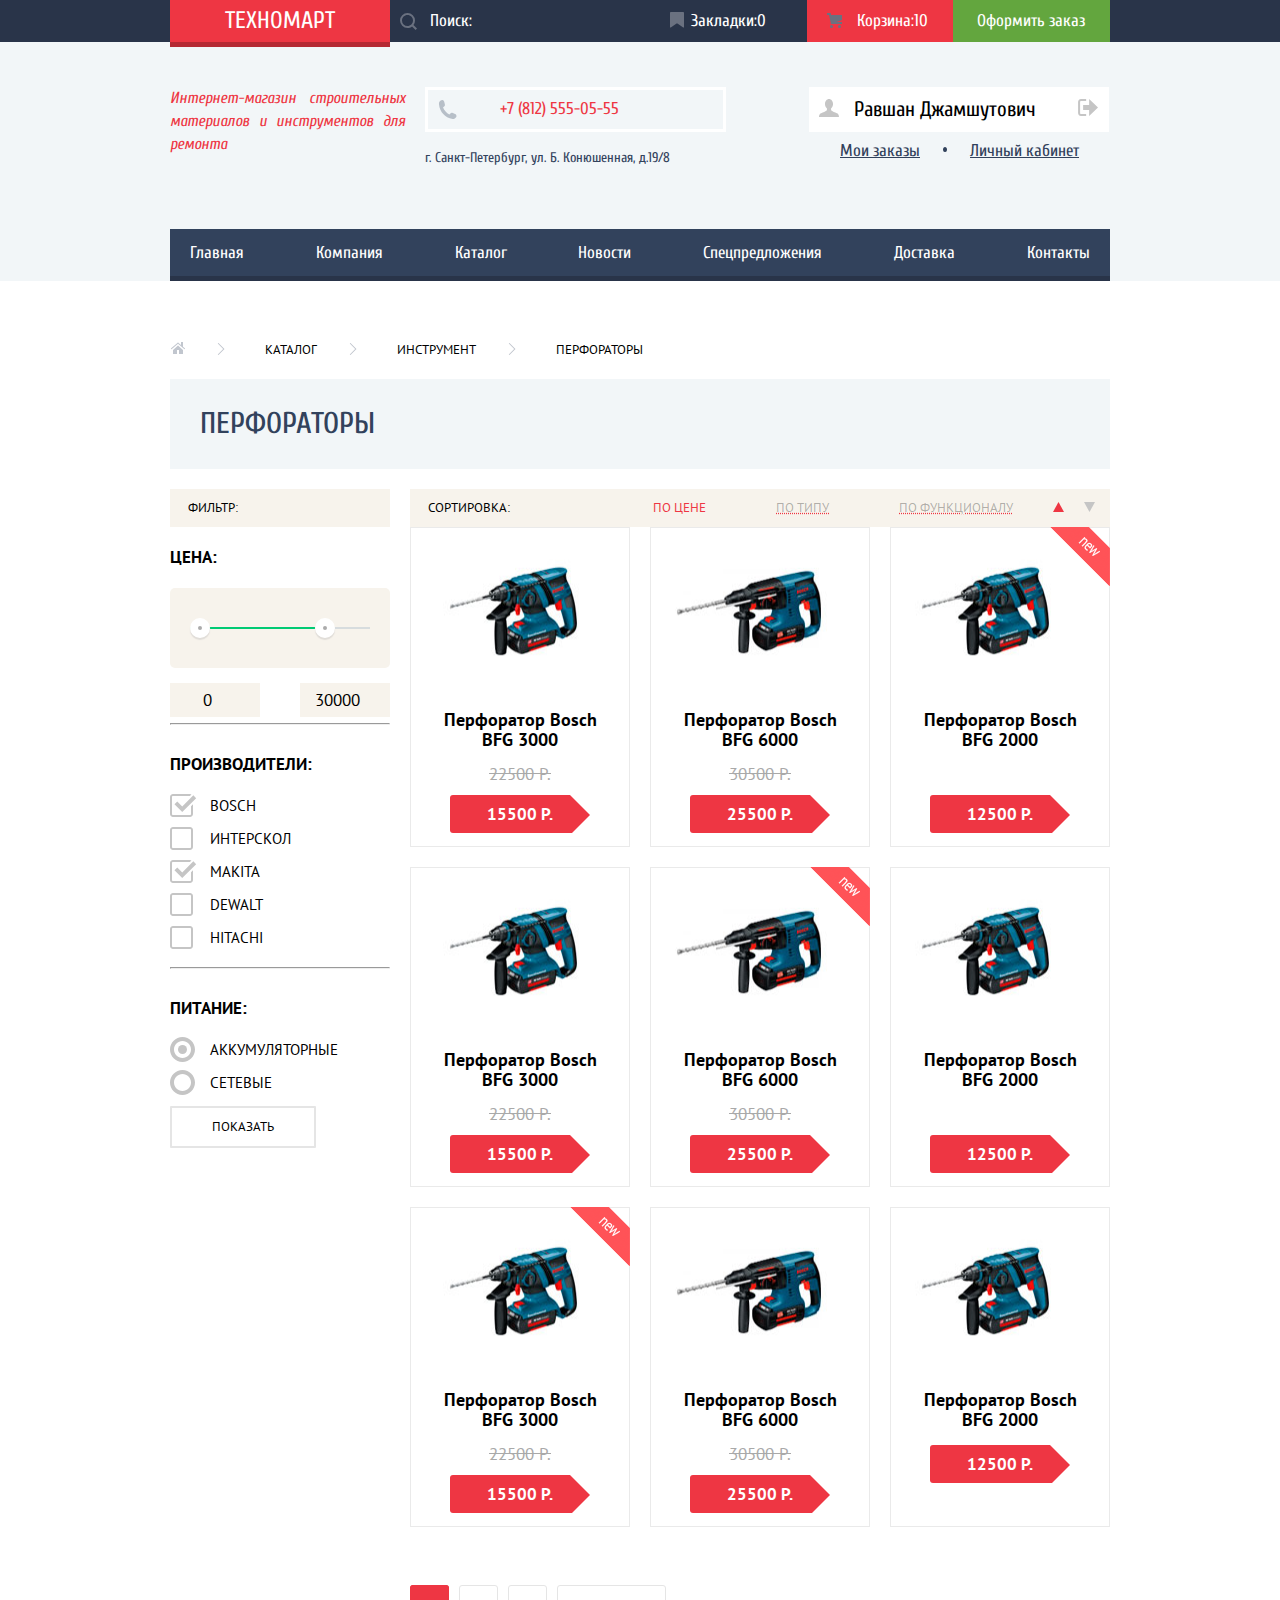
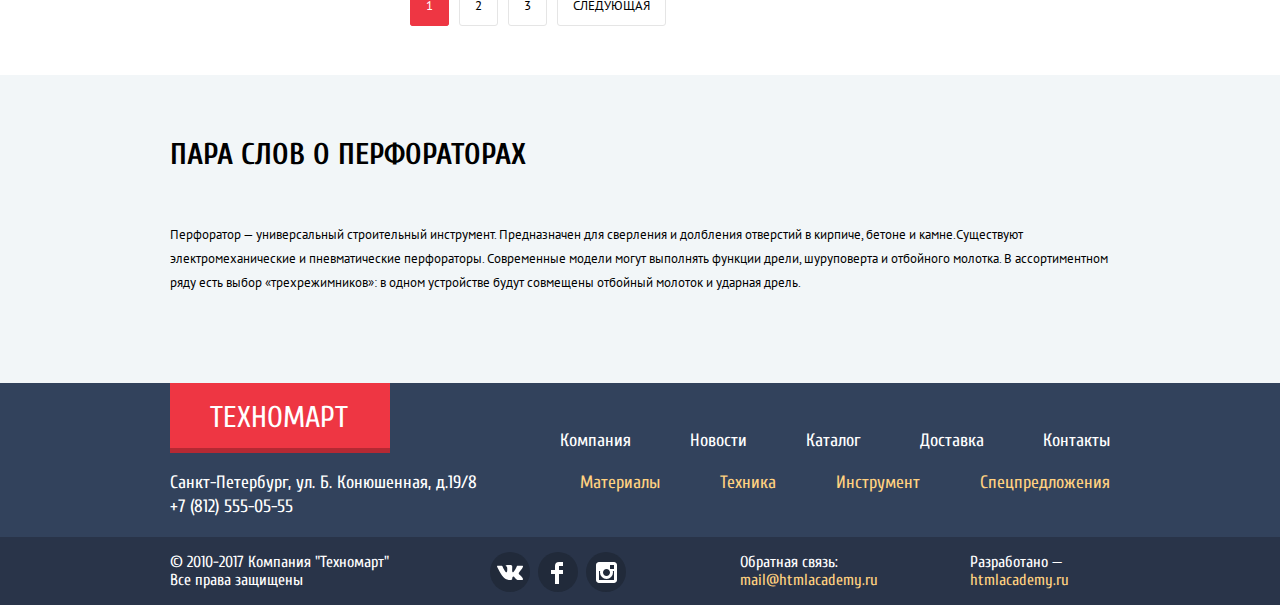
==== commit 9cc67920: "pixelperf before" ====
--- a/catalog.html
+++ b/catalog.html
@@ -89,11 +89,18 @@
             <h2 class="sorting-title">Фильтр:</h2>
             <h3><label for="Price-min" class="price-range-title filter-title ">Цена:</label></h3>
             <div class="price-range">
-              <input type="number" id="Price-min" name="price-range" value="0">
-              <span>--</span>
-              <label for="Price-max" class="visually-hidden">Максимальная цена</label>
-              <input type="number" id="Price-max" name="price-range" value="30000">
-            </div>
+              <div class="range-controls">
+                <div class="scale">
+                  <div style="width:70%;" class="bar"></div>
+                </div>
+                <div class="toggle min-toggle"></div>
+                <div class="toggle max-toggle"></div>
+              </div>
+              <div class="price-controls">
+                <label for="Price-min" class="visually-hidden">Минимальная цена</label>
+                <input type="number" id="Price-min" name="price-range" value="0">
+                <label for="Price-max" class="visually-hidden">>Максимальная цена</label><input type="number" id="Price-max" name="price-range" value="30000" </div>
+              </div>
           </fieldset>
           <hr>
           <fieldset class="sorting-attribute">
@@ -116,7 +123,7 @@
               DeWalt</label>
             </p>
             <p>
-              <label class="producers-checkbox"for="Hitachi"><input class="visually-hidden" type="checkbox" id="Hitachi" name="producers" value=""><span class="checkbox-indicator"></span>
+              <label class="producers-checkbox" for="Hitachi"><input class="visually-hidden" type="checkbox" id="Hitachi" name="producers" value=""><span class="checkbox-indicator"></span>
               Hitachi</label>
             </p>
           </fieldset>
@@ -271,21 +278,23 @@
         </ul>
       </div>
 
-    </div>
-    <section class="about-sorted-items ">
-<div class="container">
-      <h2>Пара слов о перфораторах</h2>
-      <p>Перфоратор — универсальный строительный инструмент. Предназначен для сверления и долбления отверстий в кирпиче, бетоне и камне.Существуют электромеханические и пневматические перфораторы. Современные модели могут выполнять функции дрели, шуруповерта
-        и отбойного молотка. В ассортиментном ряду есть выбор «трехрежимников»: в одном устройстве будут совмещены отбойный молоток и ударная дрель.</p></div>
-    </section>
-    <div class="modal-confirm">
-      <span class="close-modal"></span>
-      <p class="confirm-message">Товар добавлен в корзину!</p>
-      <div class="confirm-buttons-wrap">
-      <div class="confirm-buttons">
-        <a href="#" class="btn-red">Оформить заказ</a>
-        <a href="catalog.html" class="btn-close-confirm">Продолжить покупки</a></div></div>
-    </div>
+      </div>
+      <section class="about-sorted-items ">
+        <div class="container">
+          <h2>Пара слов о перфораторах</h2>
+          <p>Перфоратор — универсальный строительный инструмент. Предназначен для сверления и долбления отверстий в кирпиче, бетоне и камне.Существуют электромеханические и пневматические перфораторы. Современные модели могут выполнять функции дрели, шуруповерта
+            и отбойного молотка. В ассортиментном ряду есть выбор «трехрежимников»: в одном устройстве будут совмещены отбойный молоток и ударная дрель.</p>
+        </div>
+      </section>
+      <div class="modal-confirm">
+        <span class="close-modal"></span>
+        <p class="confirm-message">Товар добавлен в корзину!</p>
+        <div class="confirm-buttons-wrap">
+          <div class="confirm-buttons">
+            <a href="#" class="btn-red">Оформить заказ</a>
+            <a href="catalog.html" class="btn-close-confirm">Продолжить покупки</a></div>
+        </div>
+      </div>
   </main>
   <footer class="main-page-footer inner-page-footer">
     <div class="container">
--- a/css/style.css
+++ b/css/style.css
@@ -235,8 +235,7 @@
   color: #000;
 }
 
-.midpanel h1,
-.midpanel .like-h1-main {
+.midpanel h1, .midpanel .like-h1-main {
   margin: 0;
   width: 235px;
   padding: 0;
@@ -314,7 +313,7 @@
   background-color: #32425c;
   border-bottom: 5px solid #293449;
   -ms-flex-pack: distribute;
-  justify-content: space-around;
+  justify-content: space-between;
 }
 
 .navigation-item a {
@@ -608,7 +607,7 @@
 
 .popular-goods-list {
   list-style: none;
-  /* display: flex; */
+  display: flex;
 }
 
 .h2-in-main {
@@ -637,7 +636,6 @@
 }
 
 .popular-goods-items:nth-child(3n) .popular-item {
-
   margin-right: 0;
 }
 
@@ -964,8 +962,9 @@
   background-color: #32425c;
   margin-top: 90px;
 }
-.inner-page-footer{
-  margin-top:0;
+
+.inner-page-footer {
+  margin-top: 0;
 }
 
 footer ul {
@@ -1238,12 +1237,13 @@
 }
 
 .confirm-buttons-wrap {
-  width:auto;
+  width: auto;
   height: auto;
   background-color: #f1f1f1;
   padding: 37px 80px;
   margin-top: 0;
 }
+
 .modal-confirm {
   position: absolute;
   top: 410px;
@@ -1267,7 +1267,8 @@
   margin: 60px 80px 70px;
   padding-left: 100px;
 }
-.confirm-message::before{
+
+.confirm-message::before {
   position: absolute;
   content: "";
   width: 66px;
@@ -1276,20 +1277,21 @@
   background-repeat: no-repeat;
   top: -15px;
   left: 0;
-  }
+}
+
 .modal-confirm div {
   display: flex;
   margin-top: 0;
-
-
-}
+}
+
 .confirm-buttons a {
-display: block;
-width: 220px;
-height: 38px;
-box-sizing: border-box;
-padding: 12px 40px;
-}
+  display: block;
+  width: 220px;
+  height: 38px;
+  box-sizing: border-box;
+  padding: 12px 40px;
+}
+
 .confirm-buttons a:first-child {
   margin-right: 20px;
 }
@@ -1401,17 +1403,14 @@
   margin-bottom: 10px;
 } */
 
-
-
 .breadcrumbs li {
-
   margin-right: 40px;
-
 }
 
 .breadcrumbs li:last-child {
   margin-right: 0;
 }
+
 .breadcrumbs a {
   display: inline;
   vertical-align: top;
@@ -1422,20 +1421,21 @@
   color: #000;
   padding-right: 40px;
 }
+
 .breadcrumbs a::after {
   position: absolute;
   content: "";
-right: 0;
-top:2px;
+  right: 0;
+  top: 2px;
   width: 8px;
   height: 12px;
   background-image: url('../img/icon-right-small.svg');
   background-repeat: no-repeat;
 }
+
 .breadcrumbs li:last-child a::after {
   display: none;
 }
-
 
 .user-login .my-order a::after {
   position: absolute;
@@ -1456,9 +1456,7 @@
   list-style: none;
 }
 
-.breadcrumbs a {
-
-}
+.breadcrumbs a {}
 
 .inner-h1 {
   font-family: 'Cuprum';
@@ -1470,26 +1468,28 @@
   color: #32425c;
   background-color: #f2f6f8;
 }
+
 .left-column-sorting {
   width: 220px;
   margin-right: 20px;
 }
+
 .producers-checkbox {
   position: relative;
   padding-left: 40px;
-
-
-}
+}
+
 .checkbox-indicator {
   position: absolute;
   content: "";
   width: 28px;
   height: 23px;
   background-image: url('../img/checkbox-off.svg');
-background-repeat: no-repeat;
-top: -2px;
-left:0;
-}
+  background-repeat: no-repeat;
+  top: -2px;
+  left: 0;
+}
+
 .radio-indicator {
   position: absolute;
   content: "";
@@ -1498,46 +1498,52 @@
   background-image: url('../img/radio-off.svg');
   background-repeat: no-repeat;
   top: -3px;
-  left:0;
-}
-.producers-checkbox input[type="checkbox"]:checked + .checkbox-indicator {
+  left: 0;
+}
+
+.producers-checkbox input[type="checkbox"]:checked+.checkbox-indicator {
   position: absolute;
   content: "";
   width: 28px;
   height: 23px;
   background-image: url('../img/checkbox-on.svg');
-background-repeat: no-repeat;
-}
-.producers-checkbox input[type="radio"]:checked + .radio-indicator {
+  background-repeat: no-repeat;
+}
+
+.producers-checkbox input[type="radio"]:checked+.radio-indicator {
   position: absolute;
   content: "";
   width: 25px;
   height: 25px;
   background-image: url('../img/radio-on.svg');
-background-repeat: no-repeat;
-}
+  background-repeat: no-repeat;
+}
+
 .right-column-sorting {
-  width: 700px;;
+  width: 700px;
+  ;
 }
 
 .catalog-content {
   display: flex;
   flex-wrap: wrap;
 }
+
 .catalog-content fieldset {
   padding: 0;
   margin: 0;
 }
+
 .sorting-line {
-width: 700px;
-display: flex;
-/* box-sizing:border-box; */
-
-}
+  width: 700px;
+  display: flex;
+  /* box-sizing:border-box; */
+}
+
 .ssss {
   margin-left: auto;
-
-}
+}
+
 .sorting-title {
   margin: 0;
   font-size: 13px;
@@ -1547,7 +1553,7 @@
   color: #000;
   background-color: #f7f3ec;
   padding: 10px 18px;
-  }
+}
 
 .sorted-list {
   display: -webkit-box;
@@ -1558,6 +1564,68 @@
   flex-wrap: wrap;
 }
 
+.price-range {
+  width: 220px;
+}
+
+.range-controls {
+  position: relative;
+  height: 80px;
+  margin-bottom: 15px;
+  padding: 0 20px;
+  background: #f7f3ec;
+  border-radius: 5px;
+  overflow: hidden;
+}
+
+.range-controls .scale {
+  margin-top: 39px;
+  height: 2px;
+  background-color: #d7dcde;
+}
+
+.range-controls .bar {
+  height: 2px;
+  background-color: #00ca74;
+}
+
+.range-controls .toggle {
+  position: absolute;
+  top: 30px;
+  left: 20px;
+  width: 4px;
+  height: 4px;
+  border: 8px solid white;
+  background-color: #ababab;
+  border-radius: 50px;
+  cursor: pointer;
+  box-shadow: 0 2px 1px 0 #e0ddd8;
+}
+
+.price-controls input[type="number"] {
+  width: 70px;
+  display: block;
+  font-family: "PT Sans";
+  line-height: 18px;
+  font-size: 17px;
+  text-align: center;
+  border: none;
+  padding: 8px 10px;
+  background: #f7f3ec;
+}
+
+.price-controls input:last-child {
+  margin-left: auto;
+}
+
+.price-controls {
+  display: flex;
+  flex-wrap: wrap;
+}
+
+.range-controls .max-toggle {
+  left: 145px;
+}
 
 .price-range input {
   background-color: #f7f3ec;
@@ -1583,25 +1651,26 @@
   line-height: 18px;
   display: block;
 }
+
 .filter-title {
-font-size: 17px;
-line-height: 30px;
-font-weight: bold;
-text-transform: uppercase;
-}
+  font-size: 17px;
+  line-height: 30px;
+  font-weight: bold;
+  text-transform: uppercase;
+}
+
 .inner-page hr {
   color: #e5e5e5;
-
-}
+}
+
 .filter-btn {
-
   text-decoration: none;
   text-transform: uppercase;
   border: 2px solid #e5e5e5;
   border-radius: 1px;
   background-color: #fff;
   padding: 10px 40px;
-  font-family:'PT sans';
+  font-family: 'PT sans';
   font-size: 13px;
   line-height: 18px;
 }
@@ -1690,12 +1759,14 @@
   text-transform: uppercase;
   color: #000;
   padding-top: 65px;
-  padding-bottom:40px;
-}
+  padding-bottom: 40px;
+}
+
 .about-sorted-items {
   margin: 0;
   padding-bottom: 75px;
 }
+
 .inner-page-footer {
   margin-top: 0;
 }
@@ -1708,9 +1779,11 @@
   margin-top: 50px;
   margin-bottom: 60px;
 }
+
 .pagination-item:not(:last-child) {
   margin-right: 10px;
 }
+
 .pagination-item a {
   line-height: 18px;
   text-transform: uppercase;
@@ -1718,9 +1791,7 @@
   border: 1px solid #e5e5e5;
   border-radius: 3px;
   background-color: #fff;
-padding: 11px 15px;
-
-
+  padding: 11px 15px;
 }
 
 .pagination-item a:hover {
@@ -1734,13 +1805,12 @@
 .pagination-list .active-page {
   color: #fff;
   background-color: #ee3643;
-  border-color:#ee3643;
+  border-color: #ee3643;
 }
 
 .about-sorted-items p {
   line-height: 24px;
 }
-
 
 .about-sorted-items {
   background-color: #f2f6f8;
@@ -1760,47 +1830,52 @@
 
 .sorting-list {
   display: flex;
-width: 460px;
-margin-left: 125px;
-padding-top: 10px;
+  width: 460px;
+  margin-left: 125px;
+  padding-top: 10px;
   list-style: none;
 }
+
 .sorting-item {
-margin-right: 70px;
-}
+  margin-right: 70px;
+}
+
 .sort-item-fucntional {
-margin-right: 40px;
+  margin-right: 40px;
 }
 
 .sorting-item a {
-
   display: block;
   line-height: 18px;
   text-decoration: underline;
   text-transform: uppercase;
   color: rgba(0, 0, 0, .3);
-
-
   -webkit-text-decoration-style: dotted;
   text-decoration-style: dotted;
   -webkit-text-decoration-color: #ee3643;
   text-decoration-color: #ee3643;
 }
+
 .sorting-item-up {
   margin-right: 20px;
 }
+
 .sorting-item-up .icon-up {
-fill:#ee3643;
-}
+  fill: #ee3643;
+}
+
 .sorting-item-down .icon-down {
-fill:#c5c5c5;
-}
-.sorting-item-up a:active .icon-up{
-fill:#c5c5c5;
-}
+  fill: #c5c5c5;
+}
+
+.sorting-item-up a:active .icon-up {
+  fill: #c5c5c5;
+}
+
 .sorting-item-down a:active .icon-down {
-fill:#ee3643;
-}
+  fill: #ee3643;
+}
+
 .sorting-item .active-sorted {
   text-decoration: none;
   color: #ee3643;
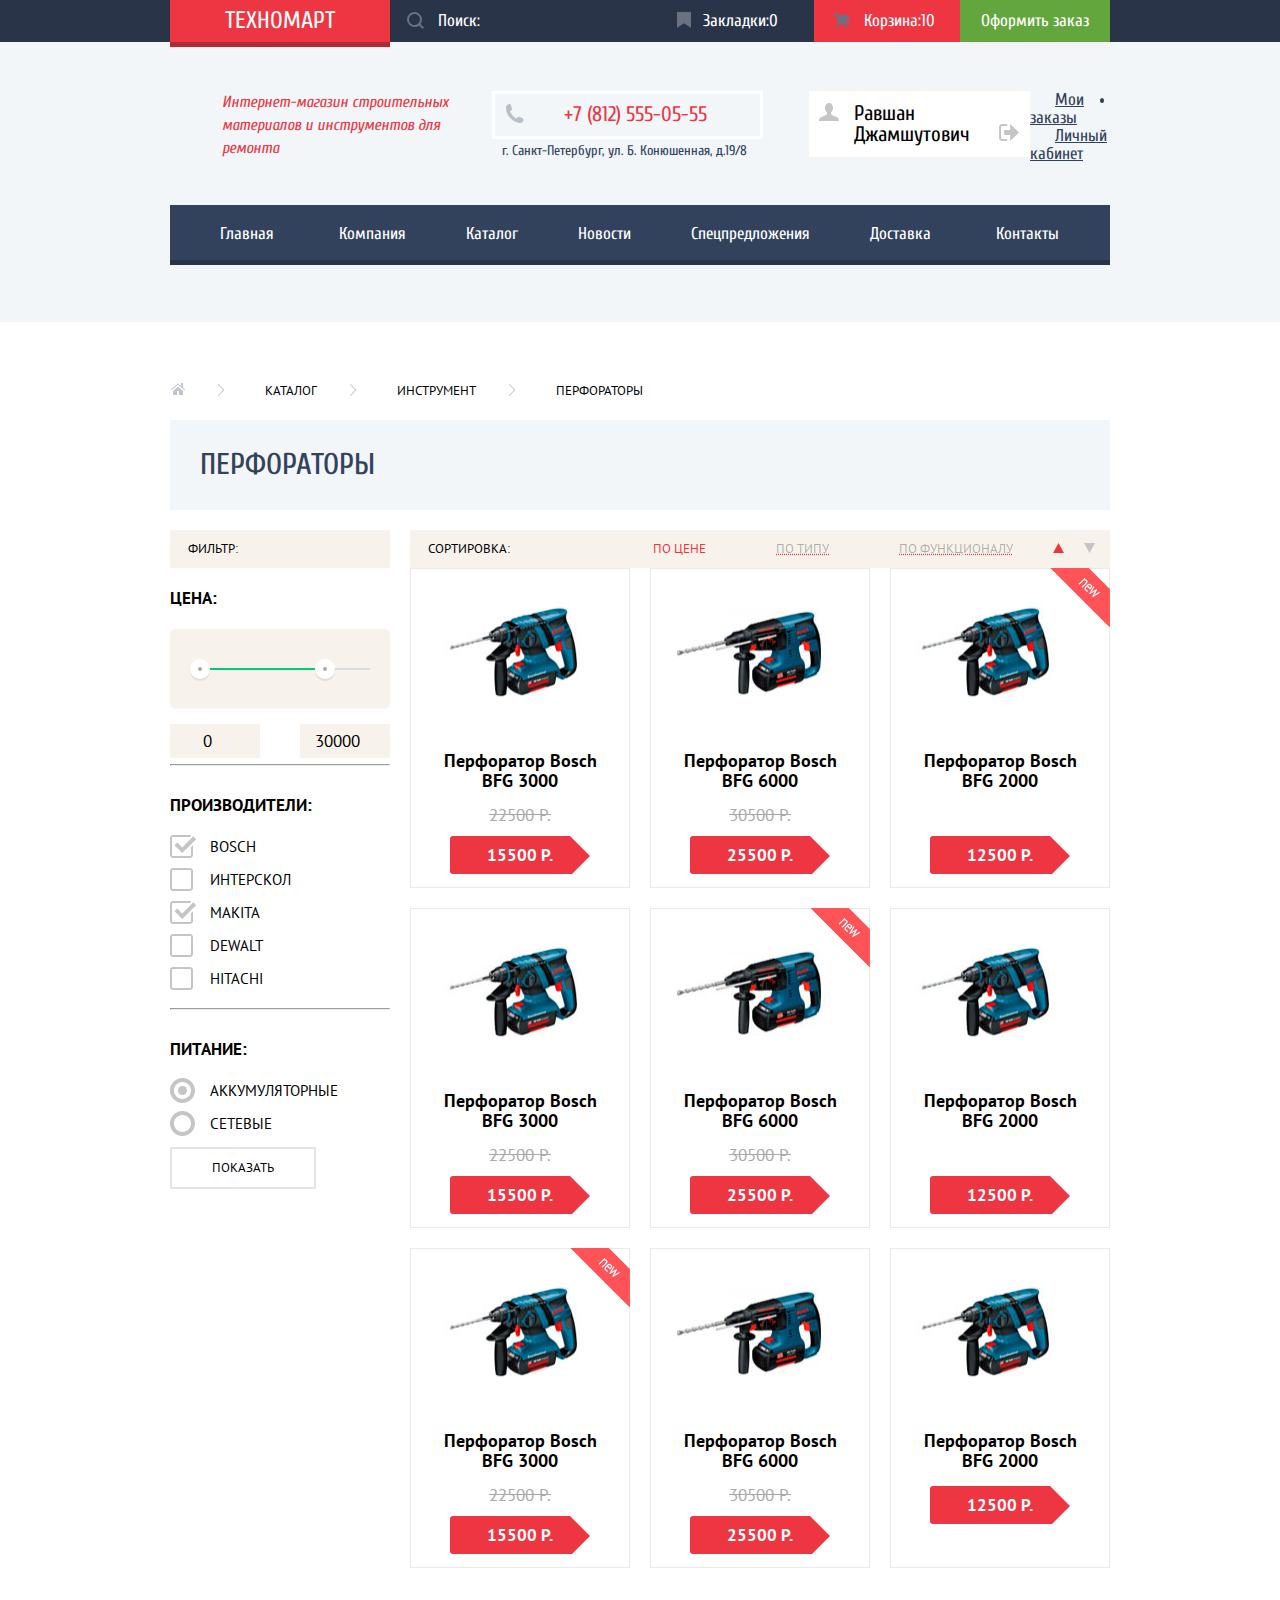
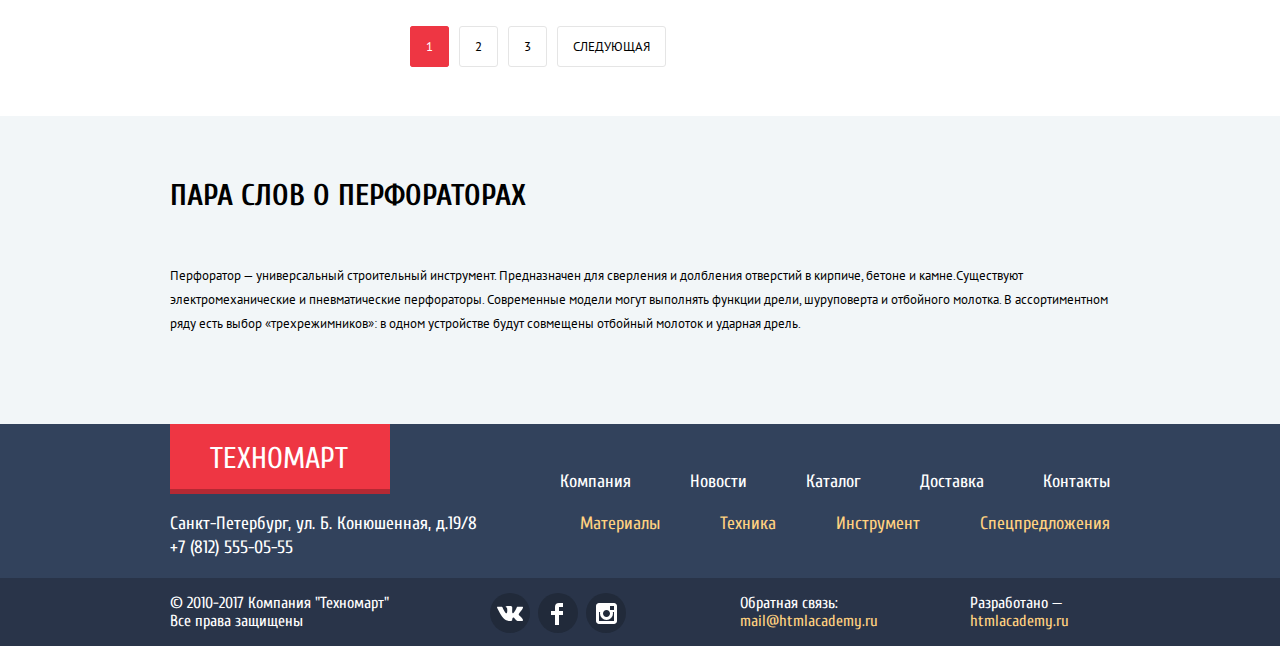
==== commit c2a0a42f: "pixelperf before" ====
--- a/catalog.html
+++ b/catalog.html
@@ -6,7 +6,8 @@
   <title>HTML Academy: Техномарт</title>
   <link rel="stylesheet" href="css/normalize.css">
   <link rel="stylesheet" href="css/style.css">
-  <link href="https://fonts.googleapis.com/css?family=Cuprum:400,400i,700,700i|PT+Sans:400,700&amp;subset=cyrillic" rel="stylesheet">
+  <link href="https://fonts.googleapis.com/css?family=Cuprum:400,400i,700,700i" rel="stylesheet">
+  <link href="https://fonts.googleapis.com/css?family=PT+Sans:400,700&amp;subset=cyrillic" rel="stylesheet">
   <link rel="shortcut icon" href="/img/favicon.ico" type="image/x-icon">
 </head>
 
@@ -23,14 +24,9 @@
           <label for="search" class="visually-hidden">Поиск по сайту</label>
 
         </form>
-        <a href="#" class="header-top-item top-panel-bookmarks">Закладки:0<?xml version="1.0" encoding="utf-8"?>
-        <!-- Generator: Adobe Illustrator 15.0.0, SVG Export Plug-In . SVG Version: 6.00 Build 0)  -->
-        <!DOCTYPE svg PUBLIC "-//W3C//DTD SVG 1.1//EN" "http://www.w3.org/Graphics/SVG/1.1/DTD/svg11.dtd">
-        <svg class="icon-bookmark"version="1.1" id="Layer_2" xmlns="http://www.w3.org/2000/svg" xmlns:xlink="http://www.w3.org/1999/xlink" x="0px" y="0px"
-        	 width="14px" height="16px" viewBox="0 0 14 16" enable-background="new 0 0 14 16" xml:space="preserve">
-        <path  d="M14,15c0,0.55-0.368,0.741-0.818,0.426l-5.363-3.765c-0.45-0.315-1.187-0.315-1.637,0l-5.364,3.765
-        	C0.368,15.741,0,15.55,0,15V1c0-0.55,0.45-1,1-1h12c0.55,0,1,0.45,1,1V15z"/>
-        </svg></a>
+        <a href="#" class="header-top-item top-panel-bookmarks">Закладки:0<svg class="icon-bookmark" xmlns="http://www.w3.org/2000/svg" width="14" height="16" viewBox="0 0 14 16">
+  <path  d="M14 15c0 .55-.368.741-.818.426l-5.363-3.765c-.45-.315-1.187-.315-1.637 0L.818 15.426C.368 15.741 0 15.55 0 15V1c0-.55.45-1 1-1h12c.55 0 1 .45 1 1v14z"/>
+</svg></a>
         <a href="#" class="header-top-item item-in-busket">Корзина:10<svg class="icon-cart" xmlns="http://www.w3.org/2000/svg" width="15" height="15" viewBox="0 0 15 15"><circle  cx="4.5" cy="13.5" r="1.5"/><circle  cx="12.5" cy="13.5" r="1.5"/><path  d="M15 2H4.07l-.422-2H0v2h2.031l1.985 9H15V9H9.441L15 6.951z"/></svg>
 </a>
         <a href="#" class="header-top-item top-panel-order ">Оформить заказ</a>
@@ -99,7 +95,7 @@
               <div class="price-controls">
                 <label for="Price-min" class="visually-hidden">Минимальная цена</label>
                 <input type="number" id="Price-min" name="price-range" value="0">
-                <label for="Price-max" class="visually-hidden">>Максимальная цена</label><input type="number" id="Price-max" name="price-range" value="30000" </div>
+                <label for="Price-max" class="visually-hidden">>Максимальная цена</label><input type="number" id="Price-max" name="price-range" value="30000"></div>
               </div>
           </fieldset>
           <hr>
--- a/css/style.css
+++ b/css/style.css
@@ -79,7 +79,7 @@
 
 .top-panel-search input[type='search'] {
   width: 220px;
-  margin-left: 40px;
+  margin-left: 48px;
   padding: 10px 0;
   color: #fff;
   border: none;
@@ -92,11 +92,11 @@
 
 .search-icon {
   position: absolute;
-  top: 10px;
-  left: 0;
+  top: 9px;
+  left: 1px;
   width: 17px;
   height: 17px;
-  margin-left: 10px;
+  margin-left: 16px;
   fill: #6a7180;
 }
 
@@ -106,7 +106,7 @@
   left: 10px;
   width: 14px;
   height: 16px;
-  margin-left: 10px;
+  margin-left: 0;
   fill: #6a7180;
 }
 
@@ -171,10 +171,12 @@
 
 .top-panel-bookmarks {
   width: 160px;
+  margin-left: 9px;
 }
 
 .no-item-in-busket {
   width: 140px;
+padding-left: 11px;
 }
 
 .logo-header:hover {
@@ -224,7 +226,8 @@
   font-size: 21px;
   line-height: 21px;
   color: #000;
-}
+  }
+
 
 .user-block-btn:hover {
   color: #ee3643;
@@ -237,9 +240,11 @@
 
 .midpanel h1, .midpanel .like-h1-main {
   margin: 0;
+  margin-left:52px ;
+  margin-right: 35px;
   width: 235px;
   padding: 0;
-  text-align: justify;
+  text-align: left;
   vertical-align: top;
   font-family: 'Cuprum', 'Arial', sans-serif;
   font-size: 16px;
@@ -247,32 +252,36 @@
   line-height: 23px;
   color: #ee3643;
 }
-
 .midpanel {
   font-family: 'Cuprum', 'Arial', sans-serif;
   display: -webkit-box;
   display: -ms-flexbox;
   display: flex;
   justify-content: space-between;
-  margin-bottom: 45px;
-  padding-top: 45px;
+  margin-bottom: 38px;
+  padding-top: 49px;
 }
 
 .midpanel-contacts {
   width: 301px;
-  margin-left: 20px;
-}
+    }
 
 .user-block {
   width: 301px;
+  margin-top: 0;
   margin-left: auto;
-}
+  display: flex;
+  align-items: flex-start;
+  justify-content:space-between;
+  }
 
 .midpanel .telnumber {
-  font-size: 17px;
-  line-height: 18px;
+  font-size: 21px;
+  line-height: 21px;
+  margin-right: 30px;
+
   position: relative;
-  padding: 10px 45px 11px 72px;
+  padding: 10px 30px 11px 69px;
   color: #ee3643;
   border: 3px solid #fff;
   background-color: transparent;
@@ -290,9 +299,11 @@
 }
 
 .midpanel p {
+margin: 0;
   font-size: 14px;
   line-height: 24px;
   color: #32425c;
+  margin-left: 10px;
 }
 
 .midpanel a {
@@ -313,19 +324,35 @@
   background-color: #32425c;
   border-bottom: 5px solid #293449;
   -ms-flex-pack: distribute;
-  justify-content: space-between;
-}
+}
+
 
 .navigation-item a {
   font-family: 'Cuprum', 'Arial', sans-serif;
   font-size: 17px;
   line-height: 17px;
   color: #fff;
-}
-
-.navigation-item a {
   display: block;
-  padding: 15px 20px;
+  padding-top: 20px;
+  padding-left: 25px;
+  padding-right: 35px;
+  padding-bottom: 18px;
+  margin: 0 auto;
+}
+.navigation-list  .navigation-item:first-child a{
+  padding-left: 50px;
+  padding-right: 40px;
+}
+.navigation-list  .navigation-item:last-child a{
+  padding-left: 30px;
+  padding-right: 50px;
+}
+/* .navigation-item a:last-child {
+  padding-left: 5px;
+} */
+
+.navigation-item {
+
 }
 
 .navigation-item a:hover {
@@ -340,10 +367,11 @@
 .header-backg {
   width: 100%;
   background-color: #f2f6f8;
+  padding-bottom: 17px;
 }
 
 .promo {
-  margin-bottom: 55px;
+  margin-bottom: 35px;
   display: flex;
 }
 
@@ -376,12 +404,16 @@
 
 .btn-promo {
   position: absolute;
-  bottom: 22px;
-  left: 23px;
+  bottom: 19px;
+  left: 25px;
   width: 135px;
+  height: 40px;
+  text-align: center;
+  padding-top: 12px;
+  box-sizing: border-box;
   text-align: center;
   background-color: rgba(0, 0, 0, .1);
-  padding: 10px 15px;
+
   border-radius: 3px;
 }
 
@@ -397,35 +429,35 @@
   background-color: #ffbf47;
   background-image: url('../img/icon-1.svg');
   background-repeat: no-repeat;
-  background-position: 85% 60%;
+  background-position: 82% 60%;
 }
 
 .promo-tag-delivery {
   background-color: #ffbf47;
   background-image: url('../img/icon-5.svg');
   background-repeat: no-repeat;
-  background-position: 90% 60%;
+  background-position: 85% 60%;
 }
 
 .promo-tag-blue {
   background-color: #3bbce3;
   background-image: url('../img/icon-2.svg');
   background-repeat: no-repeat;
-  background-position: 90% 60%;
+  background-position: 87% 60%;
 }
 
 .promo-tag-purple {
   background-color: #dc91d8;
   background-image: url('../img/icon-3.svg');
   background-repeat: no-repeat;
-  background-position: 90% 60%;
+  background-position: 85% 60%;
 }
 
 .promo-tag-green {
   background-color: #8ed78f;
   background-image: url('../img/icon-4.svg');
   background-repeat: no-repeat;
-  background-position: 85% 60%;
+  background-position: 82% 60%;
 }
 
 .slider-title {
@@ -487,7 +519,7 @@
   line-height: 18px;
   display: block;
   margin: auto 0;
-  padding: 12px 50px;
+  padding: 10px 50px 10px;
   text-transform: uppercase;
   color: #fff;
   border-radius: 3px;
@@ -496,10 +528,10 @@
 
 .slider1 .btn-red, .slider2 .btn-red {
   position: absolute;
-  bottom: 25px;
+  bottom: 20px;
   left: 25px;
   display: block;
-  padding: 12px 40px;
+  padding: 10px 50px;
 }
 
 .btn-red:hover {
@@ -611,11 +643,24 @@
 }
 
 .h2-in-main {
+  margin: 0;
+  padding: 0;
   font-family: 'Cuprum', 'Arial', sans-serif;
   font-size: 30px;
   line-height: 30px;
+  margin-left: 27px;
+  margin-top: 30px;
+  margin-bottom: 30px;
   text-transform: uppercase;
   color: #32425c;
+}
+.popular-goods-content .btn-red,
+.popular-producers .btn-red
+{
+  padding-left: 55px;
+  margin-right: 25px;
+  padding-right: 55px;
+
 }
 
 .popular-goods-items {
@@ -843,7 +888,7 @@
   background-image: url('../img/service-credit-background.png');
   background-repeat: no-repeat;
   min-height: 300px;
-  background-position: :center right;
+  background-position:center right;
 }
 
 .credit a {
@@ -934,7 +979,7 @@
 }
 
 .cargo-company span {
-  content: &mdash;
+  content: "&mdash";
   color: #ee3643;
   margin: 0 5px;
   font-size: 20px;
@@ -1356,18 +1401,19 @@
 }
 
 .user-block a {
+
   position: relative;
-  padding: 12px 25px 13px 25px;
+  padding: 10px 25px 11px 25px;
 }
 
 .user-block .enter {
-  margin-right: 7px;
-  padding-left: 50px;
+margin-left: 20px;
+padding-left: 48px;
 }
 
 .enter::before {
   position: absolute;
-  top: 15px;
+  top: 12px;
   left: 15px;
   width: 20px;
   height: 20px;
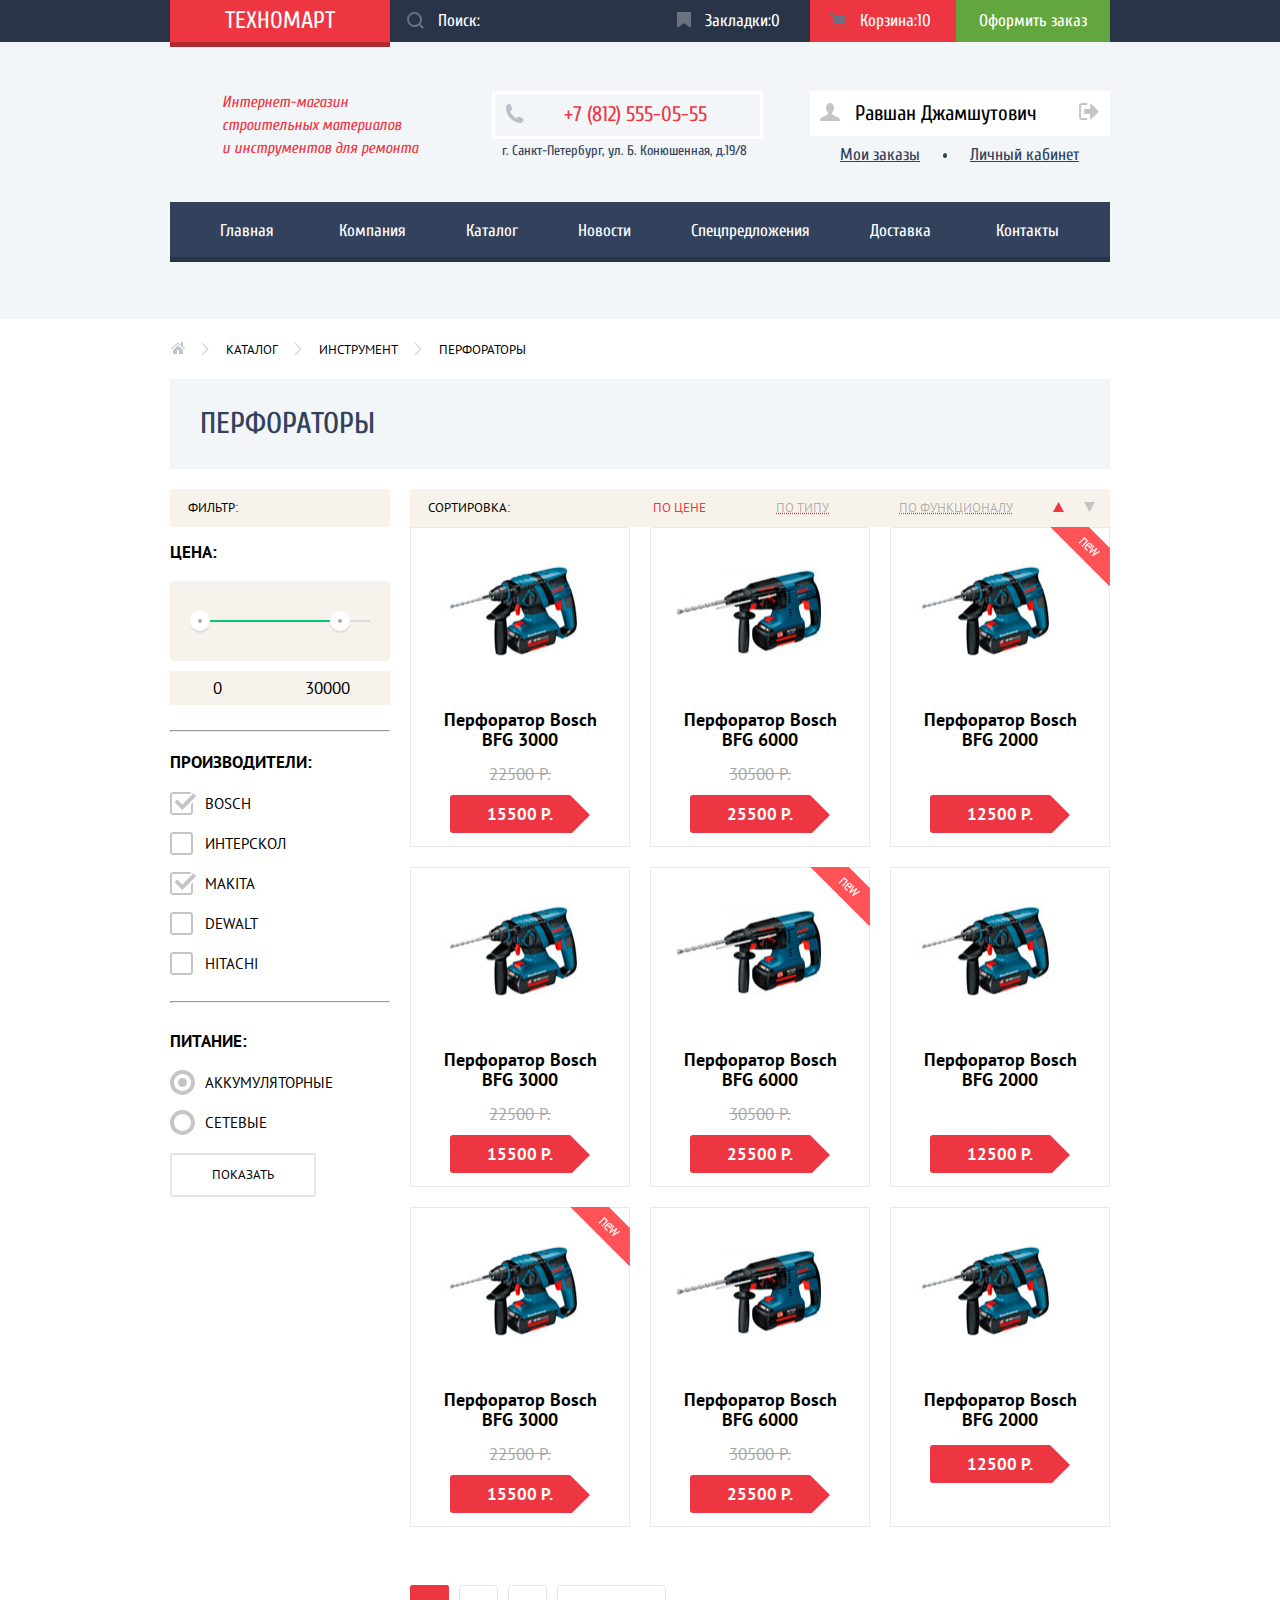
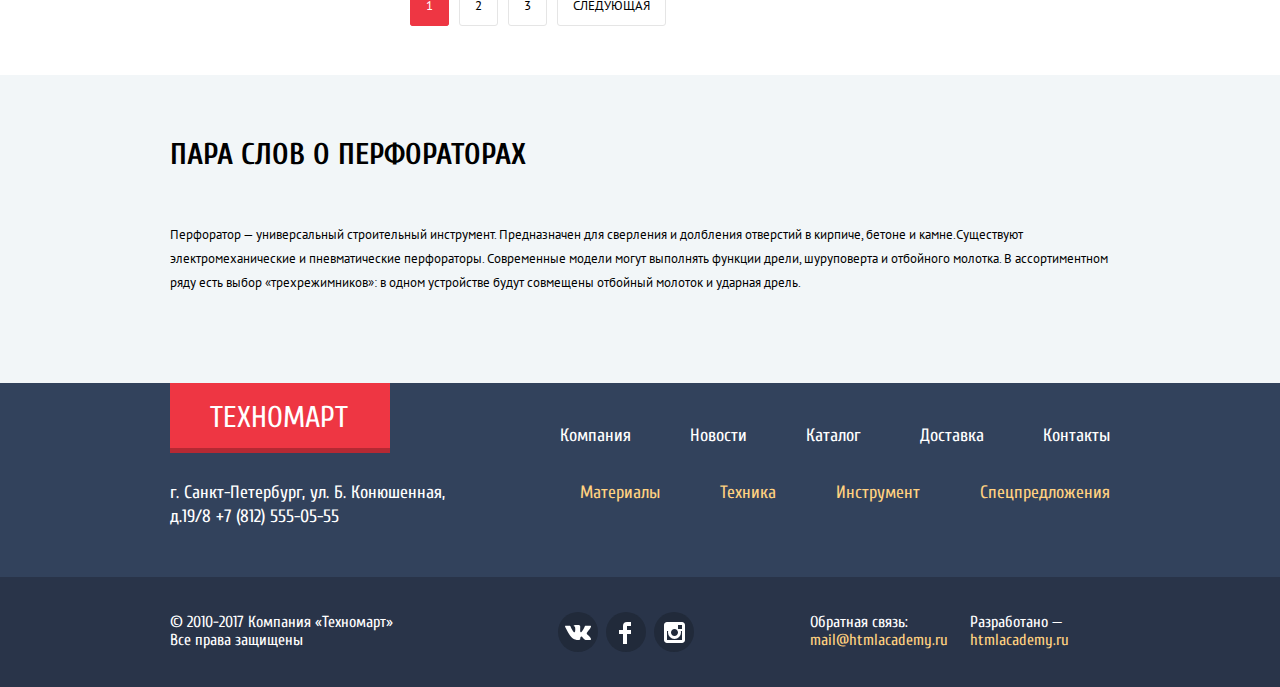
==== commit bca76b9a: "final shame" ====
--- a/catalog.html
+++ b/catalog.html
@@ -5,7 +5,7 @@
   <meta charset="utf-8">
   <title>HTML Academy: Техномарт</title>
   <link rel="stylesheet" href="css/normalize.css">
-  <link rel="stylesheet" href="css/style.css">
+  <link rel="stylesheet" href="css/style.min.css">
   <link href="https://fonts.googleapis.com/css?family=Cuprum:400,400i,700,700i" rel="stylesheet">
   <link href="https://fonts.googleapis.com/css?family=PT+Sans:400,700&amp;subset=cyrillic" rel="stylesheet">
   <link rel="shortcut icon" href="/img/favicon.ico" type="image/x-icon">
@@ -34,13 +34,13 @@
     </div>
     <div class="header-backg">
       <div class="midpanel container">
-        <p class="like-h1-main">Интернет-магазин строительных материалов и инструментов для ремонта</p>
-        <div class="midpanel-contacts">
-          <a class="telnumber" href="tel:+78125550555">+7 (812) 555-05-55</a>
-          <p>г. Санкт-Петербург, ул. Б. Конюшенная, д.19/8</p>
-        </div>
-        <div class="user-block user-login ">
-          <p class="client-name"><svg class="icon-user" xmlns="http://www.w3.org/2000/svg" width="20" height="18" viewBox="0 0 20 18">
+        <p class="like-h1-main">Интернет-магазин<br> строительных материалов<br> и инструментов для ремонта</p>
+          <div class="midpanel-contacts">
+            <a class="telnumber" href="tel:+78125550555">+7 (812) 555-05-55</a>
+            <p>г. Санкт-Петербург, ул. Б. Конюшенная, д.19/8</p>
+          </div>
+          <div class="user-block user-login ">
+            <p class="client-name"><svg class="icon-user" xmlns="http://www.w3.org/2000/svg" width="20" height="18" viewBox="0 0 20 18">
             <path  d="M17.881 14.166c-2.144-.735-4.256-1.666-5.207-2.39-.657-.501-.77-1.618-.517-2.415 1.118-.903 1.864-2.477 1.864-4.278C14.021 2.276 12.221 0 10 0S5.979 2.276 5.979 5.083c0 1.801.746 3.374 1.863 4.277.253.798.141 1.915-.517 2.416-.95.724-3.063 1.654-5.207 2.39S0 18 0 18h20s.025-3.099-2.119-3.834z"/>
           </svg>Равшан Джамшутович<svg class="icon-logout" xmlns="http://www.w3.org/2000/svg" width="21" height="17" viewBox="0 0 21 17">
   <g>
@@ -49,11 +49,11 @@
   </g>
 </svg></p>
 
-          <ul>
-            <li class="my-order"><a href="#">Мои заказы</a></li>
-            <li class="cabinet"><a href="#">Личный кабинет</a></li>
-          </ul>
-        </div>
+            <ul>
+              <li class="my-order"><a href="#">Мои заказы</a></li>
+              <li class="cabinet"><a href="#">Личный кабинет</a></li>
+            </ul>
+          </div>
       </div>
       <nav class="main-navigation container">
         <ul class="navigation-list">
@@ -83,11 +83,11 @@
         <form action="/show" method="post">
           <fieldset>
             <h2 class="sorting-title">Фильтр:</h2>
-            <h3><label for="Price-min" class="price-range-title filter-title ">Цена:</label></h3>
+            <h3 class="price-range-h3"><label for="Price-min" class="price-range-title filter-title ">Цена:</label></h3>
             <div class="price-range">
               <div class="range-controls">
                 <div class="scale">
-                  <div style="width:70%;" class="bar"></div>
+                  <div style="width:85%;" class="bar"></div>
                 </div>
                 <div class="toggle min-toggle"></div>
                 <div class="toggle max-toggle"></div>
@@ -95,7 +95,7 @@
               <div class="price-controls">
                 <label for="Price-min" class="visually-hidden">Минимальная цена</label>
                 <input type="number" id="Price-min" name="price-range" value="0">
-                <label for="Price-max" class="visually-hidden">>Максимальная цена</label><input type="number" id="Price-max" name="price-range" value="30000"></div>
+                <label for="Price-max" class="visually-hidden price-max">Максимальная цена</label><input type="number" id="Price-max" class="" name="price-range" value="30000"></div>
               </div>
           </fieldset>
           <hr>
@@ -228,7 +228,8 @@
               <img src="img/catalog-item-bfg-2000.jpg" width="218" height="169" alt="Перфоратор Bosch BFG 2000">
               <h3>Перфоратор Bosch BFG 2000</h3>
               <span class="popular-item-old-price"></span>
-              <span class="popular-item-new-price">12500 Р.</span></div>
+              <span class="popular-item-new-price">12500 Р.</span>
+            </div>
           </li>
           <li class="popular-goods-items">
             <div class="popular-item">
@@ -263,7 +264,8 @@
                 <button class="btn btn-to-bookmarks">В закладки</button></div>
               <img src="img/catalog-item-bfg-2000.jpg" width="218" height="169" alt="Перфоратор Bosch BFG 2000">
               <h3>Перфоратор Bosch BFG 2000</h3>
-              <span class="popular-item-new-price">12500 Р.</span></div>
+              <span class="popular-item-new-price">12500 Р.</span>
+            </div>
           </li>
         </ul>
         <ul class="pagination-list">
@@ -274,23 +276,24 @@
         </ul>
       </div>
 
-      </div>
-      <section class="about-sorted-items ">
-        <div class="container">
-          <h2>Пара слов о перфораторах</h2>
-          <p>Перфоратор — универсальный строительный инструмент. Предназначен для сверления и долбления отверстий в кирпиче, бетоне и камне.Существуют электромеханические и пневматические перфораторы. Современные модели могут выполнять функции дрели, шуруповерта
-            и отбойного молотка. В ассортиментном ряду есть выбор «трехрежимников»: в одном устройстве будут совмещены отбойный молоток и ударная дрель.</p>
-        </div>
-      </section>
-      <div class="modal-confirm">
-        <span class="close-modal"></span>
-        <p class="confirm-message">Товар добавлен в корзину!</p>
-        <div class="confirm-buttons-wrap">
-          <div class="confirm-buttons">
-            <a href="#" class="btn-red">Оформить заказ</a>
-            <a href="catalog.html" class="btn-close-confirm">Продолжить покупки</a></div>
-        </div>
-      </div>
+    </div>
+    <section class="about-sorted-items ">
+      <div class="container">
+        <h2>Пара слов о перфораторах</h2>
+        <p>Перфоратор — универсальный строительный инструмент. Предназначен для сверления и долбления отверстий в кирпиче, бетоне и камне.Существуют электромеханические и пневматические перфораторы. Современные модели могут выполнять функции дрели,
+          шуруповерта
+          и отбойного молотка. В ассортиментном ряду есть выбор «трехрежимников»: в одном устройстве будут совмещены отбойный молоток и ударная дрель.</p>
+      </div>
+    </section>
+    <div class="modal-confirm">
+      <span class="close-modal"></span>
+      <p class="confirm-message">Товар добавлен в корзину!</p>
+      <div class="confirm-buttons-wrap">
+        <div class="confirm-buttons">
+          <a href="#" class="btn-red">Оформить заказ</a>
+          <a href="catalog.html" class="btn-close-confirm">Продолжить покупки</a></div>
+      </div>
+    </div>
   </main>
   <footer class="main-page-footer inner-page-footer">
     <div class="container">
@@ -306,7 +309,7 @@
         </ul>
       </section>
       <section class="adress-menu-catalog">
-        <p class="footer-address">Санкт-Петербург, ул. Б. Конюшенная, д.19/8
+        <p class="footer-address">г. Санкт-Петербург, ул. Б. Конюшенная, д.19/8
           <a href="tel:+78125550555">+7 (812) 555-05-55</a></p>
         <ul class="footer-category-menu">
           <li><a href="">Материалы</a></li>
@@ -319,17 +322,19 @@
 
     <section class="footer-down-panel">
       <div class="footer-content container">
-        <p class="copyright">&copy; 2010-2017 Компания "Техномарт" Все права защищены</p>
+        <p class="copyright">&copy; 2010-2017 Компания &laquo;Техномарт&raquo; Все права защищены</p>
         <div class="footer-block  footer-social">
           <p class="visually-hidden">давайте дружить!</p>
           <a href="#" class="social-btn footer-social-vk"><span class="visually-hidden">вконтакте</span><svg xmlns="http://www.w3.org/2000/svg" width="26" height="15" viewBox="0 0 26 15"><path fill="#FFF" d="M16.138 11.51c.956-.309 2.18 2.04 3.483 2.939.978.681 1.727.534 1.727.534l3.473-.05s1.815-.112.957-1.554c-.071-.12-.503-1.069-2.585-3.022-2.177-2.043-1.882-1.712.739-5.244 1.597-2.153 2.236-3.468 2.036-4.028-.192-.539-1.365-.399-1.365-.399L20.69.713c-.381.001-.704.119-.851.515-.003.004-.621 1.666-1.445 3.079-1.741 2.989-2.436 3.148-2.724 2.961-.661-.433-.494-1.737-.494-2.664 0-2.897.432-4.105-.846-4.417-.427-.104-.739-.172-1.828-.182-1.392-.021-2.574 0-3.244.329-.445.223-.786.712-.579.74.26.035.843.16 1.155.586.401.552.389 1.789.389 1.789s.229 3.411-.54 3.834c-.528.29-1.25-.302-2.803-3.016-.793-1.388-1.392-2.922-1.392-2.922s-.116-.285-.326-.441c-.25-.185-.6-.244-.6-.244L.848.684S.29.7.085.946c-.182.218-.015.668-.015.668s2.909 6.881 6.203 10.347c3.02 3.182 6.452 2.971 6.452 2.971h1.555s.469-.054.709-.312c.224-.24.214-.691.214-.691s-.031-2.109.935-2.419z"/></svg></a>
           <a href="#" class="social-btn footer-social-fb"><span class="visually-hidden">фейсбук</span><svg xmlns="http://www.w3.org/2000/svg" width="12" height="22" viewBox="0 0 12 22"><path fill="#FFF" d="M12 4V0H8a4 4 0 0 0-4 4v4H0v4h4v10h4V12h4V8H8V4h4z"/></svg></a>
           <a href="#" class="social-btn footer-social-inst"><span class="visually-hidden">инстаграм</span><svg xmlns="http://www.w3.org/2000/svg" width="21" height="21" viewBox="0 0 21 21"><path fill="#FFF" d="M18 0H3C1.35 0 0 1.35 0 3v15c0 1.65 1.35 3 3 3h15c1.65 0 3-1.35 3-3V3c0-1.65-1.35-3-3-3zm-7.5 7c1.93 0 3.5 1.57 3.5 3.5S12.43 14 10.5 14 7 12.43 7 10.5 8.57 7 10.5 7zM18 18H3V9h1.181A6.504 6.504 0 0 0 4 10.5a6.5 6.5 0 1 0 13 0 6.45 6.45 0 0 0-.181-1.5H18v9zm0-11h-4V3h4v4z"/></svg></a>
         </div>
-        <p class="footer-down-links email">Обратная связь:
-          <a href="mailto:mail@htmlacademy.ru">mail@htmlacademy.ru</a></p>
-        <p class="footer-down-links site">Разработано &mdash;
-          <a href="htmlacademy.ru">htmlacademy.ru</a></p>
+        <div class="site-email">
+          <p class="footer-down-links email">Обратная связь:
+            <a href="mailto:mail@htmlacademy.ru">mail@htmlacademy.ru</a></p>
+          <p class="footer-down-links site">Разработано &mdash;
+            <a href="htmlacademy.ru">htmlacademy.ru</a></p>
+        </div>
       </div>
     </section>
   </footer>
--- a/css/style.min.css
+++ b/css/style.min.css
@@ -0,0 +1 @@
+body{font-family:'PT sans','Arial',sans-serif;font-size:13px;font-weight:400;line-height:17px;margin:0;padding:0;color:#000;background-color:#fff}ul,fieldset{margin:0;padding:0}img{width:100%;height:auto}.visually-hidden:not(:focus):not(:active),input[type='checkbox'].visually-hidden,input[type='radio'].visually-hidden{position:absolute;overflow:hidden;clip:rect(0 0 0 0);width:1px;height:-1px;padding:0;white-space:nowrap;border:0;-webkit-clip-path:inset(100%);clip-path:inset(100%)}a{text-decoration:none}.header-top-wrap{display:-webkit-box;display:-ms-flexbox;display:flex;margin-left:220px;-webkit-box-align:center;-ms-flex-align:center;align-items:center;-webkit-box-pack:justify;-ms-flex-pack:justify;justify-content:space-between}.header-top-item{font-family:'Cuprum','Arial',sans-serif;font-size:17px;line-height:18px;padding:10px 0;position:relative;text-align:center;color:#fff}.logo-header{font-family:'Cuprum','Arial',sans-serif;font-size:24px;line-height:24px;position:absolute;-webkit-box-sizing:border-box;box-sizing:border-box;width:220px;height:47px;padding:9px 55px;text-transform:uppercase;color:#fff;border-bottom:5px solid #b52933;background-color:#ee3643}.top-panel-search input[type='search']{width:220px;margin-left:48px;padding:10px 0;color:#fff;border:none;background-color:#293449}.top-panel-search{position:relative}.search-icon{position:absolute;top:9px;left:1px;width:17px;height:17px;margin-left:16px;fill:#6a7180}.icon-bookmark{position:absolute;top:10px;left:10px;width:14px;height:16px;margin-left:0;fill:#6a7180}.icon-cart{position:absolute;top:10px;left:2px;width:15px;height:15px;margin-left:10px;fill:#6a7180}.item-in-busket .icon-cart{top:13px;left:10px}.top-panel-search input[type='search']:hover~.search-icon{fill:#fff}.top-panel-bookmarks:hover .icon-bookmark{fill:#fff}.no-item-in-busket:hover .icon-cart,.item-in-busket:hover .icon-cart{fill:#fff}.top-panel-search input:hover{background-color:#212a3a}.top-panel-search input::-webkit-input-placeholder{font-family:'Cuprum';font-size:17px;line-height:18px;color:#fff}.top-panel-search input:-ms-input-placeholder{font-family:'Cuprum';font-size:17px;line-height:18px;color:#fff}.top-panel-search input::-ms-input-placeholder{font-family:'Cuprum';font-size:17px;line-height:18px;color:#fff}.top-panel-search input::placeholder{font-family:'Cuprum';font-size:17px;line-height:18px;color:#fff}.top-panel-bookmarks{width:160px;margin-left:9px;margin-right:-8px}.no-item-in-busket{width:140px;padding-left:11px}.logo-header:hover{background-color:#ca2c37}.logo-header:active{background-color:#ba2732}.top-panel-bookmarks:hover,.no-item-in-busket:hover{background-color:#212a3a}.top-panel-bookmarks:active,.no-item-in-busket:active{background-color:#161d29}.top-panel-order{width:120px;padding:12px 20px;background-color:#63a63e}.top-panel-order:hover{background-color:#5fbb2d}.top-panel-order:active{background-color:#518534}.main-page{width:100%;margin-bottom:60px;background-color:#293449}.header-inner-page{width:100%;margin-bottom:22px;background-color:#293449}.container{width:940px;margin:0 auto;padding:0 10px}.user-block .user-block-btn{font-family:'Cuprum','Arial',sans-serif;font-size:21px;line-height:21px;color:#000}.user-block-btn:hover{color:#ee3643}.user-block-btn:active{opacity:.3;color:#000}.midpanel h1,.midpanel .like-h1-main{margin:0;margin-left:52px;margin-right:35px;width:235px;padding:0;text-align:left;vertical-align:top;font-family:'Cuprum','Arial',sans-serif;font-size:16px;font-style:italic;line-height:23px;color:#ee3643}.midpanel{font-family:'Cuprum','Arial',sans-serif;display:-webkit-box;display:-ms-flexbox;display:flex;justify-content:space-between;margin-bottom:38px;padding-top:49px}.midpanel-contacts{width:301px}.user-block{width:301px;margin-top:0;margin-left:auto;display:flex;align-items:flex-start;justify-content:space-between}.midpanel .telnumber{font-size:21px;line-height:21px;margin-right:30px;position:relative;padding:10px 30px 11px 69px;color:#ee3643;border:3px solid #fff;background-color:transparent;display:block}.telnumber::before{position:absolute;left:10px;width:23px;height:23px;content:'';background-image:url(../img/icon-phone.svg);background-repeat:no-repeat}.midpanel p{margin:0;font-size:14px;line-height:24px;color:#32425c;margin-left:10px}.midpanel a{color:#000;background:#fff}.navigation-list{display:-webkit-box;display:-ms-flexbox;display:flex;width:100%;margin:0;margin-bottom:40px;padding:0;list-style:none;vertical-align:middle;background-color:#32425c;border-bottom:5px solid #293449;-ms-flex-pack:distribute}.navigation-item a{font-family:'Cuprum','Arial',sans-serif;font-size:17px;line-height:17px;color:#fff;display:block;margin:0 auto;padding:20px 35px 18px 25px}.navigation-list .navigation-item:first-child a{padding-left:50px;padding-right:40px}.navigation-list .navigation-item:last-child a{padding-left:30px;padding-right:50px}.navigation-item a:hover{background-color:#293449}.navigation-list:active{opacity:.5;background-color:#1d2739}.header-backg{width:100%;background-color:#f2f6f8;padding-bottom:17px}.promo{margin-bottom:35px;display:flex}.promo-title{position:absolute;left:23px;top:25px;font-family:'Cuprum','Arial',sans-serif;font-size:24px;line-height:30px;margin:0;padding:0;color:#fff}.promo-tag{position:relative;width:300px;height:123px;color:#fff}.promo-tag a{font-family:'Cuprum','Arial',sans-serif;font-size:14px;line-height:18px;text-transform:uppercase;color:#fff}.btn-promo{position:absolute;bottom:19px;left:25px;width:135px;height:40px;text-align:center;padding-top:12px;box-sizing:border-box;text-align:center;background-color:rgba(0,0,0,.1);border-radius:3px}.btn-promo:hover{background-color:#ccc}.btn-promo:active{background-color:#b2b2b2}.promo-tag-orange{background-color:#ffbf47;background-image:url(../img/icon-1.svg);background-repeat:no-repeat;background-position:82% 60%}.promo-tag-delivery{background-color:#ffbf47;background-image:url(../img/icon-5.svg);background-repeat:no-repeat;background-position:85% 60%}.promo-tag-blue{background-color:#3bbce3;background-image:url(../img/icon-2.svg);background-repeat:no-repeat;background-position:87% 60%}.promo-tag-purple{background-color:#dc91d8;background-image:url(../img/icon-3.svg);background-repeat:no-repeat;background-position:85% 60%}.promo-tag-green{background-color:#8ed78f;background-image:url(../img/icon-4.svg);background-repeat:no-repeat;background-position:82% 60%}.slider-title{font-family:'Cuprum','Arial',sans-serif;font-size:36px;line-height:36px;position:absolute;top:25px;left:25px;margin:0;text-transform:uppercase;color:#fff}.slider-title~p{font-size:18px;line-height:24px;position:absolute;top:50px;left:25px;color:#fff}.promo-slider input[type='radio']{display:none}.promo-slider{position:relative;width:621px;height:266px}.slider1{position:absolute;z-index:2;top:0;left:0;width:620px;height:266px;background-image:url(../img/offer-slider-perforator.jpg);background-size:620px 266px}.slider2{position:absolute;top:0;left:0;width:620px;height:266px;background-image:url(../img/offer-slider-drill.jpg);background-size:620px 266px}.btn-red{font-family:'Cuprum','Arial',sans-serif;font-size:14px;line-height:18px;display:block;margin:auto 0;padding:10px 50px;text-transform:uppercase;color:#fff;border-radius:3px;background-color:#ee3643}.slider1 .btn-red,.slider2 .btn-red{position:absolute;bottom:20px;left:25px;display:block;padding:10px 50px}.btn-red:hover{background-color:#ca2c37}.btn-red:active{background-color:#ba2732}.promo-left-column div{flex-shrink:0;flex-wrap:wrap;margin-bottom:20px;margin-right:20px}.promo-left-column div:nth-child(2){margin-right:0}.promo-right-column{display:flex;flex-direction:column;flex-wrap:wrap}.promo-right-column .promo-tag:not(:last-child){margin-bottom:20px}.promo-left-column{display:flex;width:630px;margin-right:10px;flex-wrap:wrap}.slider-controls label:nth-child(1){position:absolute;z-index:3;top:50%;left:20px;width:22px;height:40px;margin-top:-20px;cursor:pointer;background-image:url(../img/icon-left.svg)}.slider-controls label:nth-child(2){position:absolute;z-index:3;top:50%;right:20px;width:22px;height:40px;margin-top:-20px;cursor:pointer;background-image:url(../img/icon-right.svg)}.promo-radio-btn{position:absolute;z-index:4;bottom:36px;left:50%;width:40px;height:10px;margin-left:-20px;text-align:center}.promo-radio-btn i{display:inline-block;width:6px;height:6px;margin-right:5px;cursor:pointer;vertical-align:top;border:3px solid #fff;border-radius:50%;background-color:#fff}.promo-radio-btn .radio-checked{background-color:#ee3643}.popular-goods-content,.popular-producers div{display:-webkit-box;display:-ms-flexbox;display:flex;margin-bottom:15px;background-color:#f9f5f0;-webkit-box-pack:justify;-ms-flex-pack:justify;justify-content:space-between}.popular-producers{margin-bottom:85px}.popular-producers .btn-red{padding:10px 70px;margin-right:20px}.popular-goods-list{list-style:none;display:flex}.h2-in-main{margin:0;padding:0;font-family:'Cuprum','Arial',sans-serif;font-size:30px;line-height:30px;margin-left:27px;margin-top:30px;margin-bottom:30px;text-transform:uppercase;color:#32425c}.popular-goods-content .btn-red{padding-left:55px;margin-right:25px;padding-right:55px}.popular-goods-items{font-size:0}.popular-item{display:inline-block;position:relative;width:218px;height:318px;margin-right:20px;margin-bottom:20px;text-align:center;border:1px solid #eaeaea;font-size:17px;line-height:20px}.popular-goods-items:nth-child(3n) .popular-item{margin-right:0}.popular-item .flag{position:absolute;top:-1px;right:-1px;width:60px;height:60px;text-indent:-1000px;overflow:hidden;z-index:100}.popular-item .flag-new{background:url(../img/new-flag.png) no-repeat 0 0}.popular-item:hover{-webkit-box-shadow:0 10px 25px 0 rgba(41,52,73,.5);box-shadow:0 10px 25px 0 rgba(41,52,73,.5)}.popular-producers-item:hover{-webkit-box-shadow:0 10px 25px 0 rgba(41,52,73,.5);box-shadow:0 10px 25px 0 rgba(41,52,73,.5)}.popular-producers-item:active{opacity:.5;-webkit-box-shadow:0 10px 25px 0 rgba(41,52,73,.5);box-shadow:0 10px 25px 0 rgba(41,52,73,.5)}.popular-goods-content a,.popular-producers a{font-family:'Cuprum',sans-serif;font-size:14px;line-height:18px}.btn-to-buy,.btn-to-bookmarks{font-family:'Cuprum','Arial',sans-serif;font-size:14px;line-height:18px;text-transform:uppercase}.popular-goods{font-family:'PT sans',sans-serif;margin-bottom:0}.popular-item h3{font-size:18px;line-height:20px;min-height:40px;padding:0 25px;margin-top:10px;margin-bottom:15px}.popular-item span{font-size:17px;line-height:18px;display:block}.popular-item img{width:218px;height:168px}.services .h2-in-main{margin:0}.popular-producers-list{display:-webkit-box;display:-ms-flexbox;display:flex;list-style:none;list-style:none;-webkit-box-pack:justify;-ms-flex-pack:justify;justify-content:space-between;-ms-flex-wrap:wrap;flex-wrap:wrap}.popular-producers-list .popular-producers-item{margin-bottom:20px}.popular-item-old-price{text-decoration:line-through;color:#a9a9a9;min-height:20px}.popular-item .popular-item-new-price{font-weight:700;position:relative;width:80px;margin:10px auto;margin-bottom:20px;padding:10px 30px;color:#fff;border-radius:3px;background-color:#ee3643}.popular-item-new-price::after{position:absolute;top:0;right:-20px;width:0;height:0;content:'';border:20px solid #fff;border-left-color:transparent}.popular-producers-item{width:220px;height:146px;border:2px solid #eaeaea}.services{margin-bottom:25px;padding-top:45px;background-color:#f4f7f9;width:100%}.services p{line-height:24px;margin-top:20px;width:400px}.services ul,.cargo-list{list-style:none}.cargo-list{margin-bottom:35px}.services-container{flex-wrap:wrap}.services h3{font-family:'Cuprum',sans-serif;font-size:36px;line-height:36px;text-transform:uppercase;color:#32425c}.service-slider{display:flex;width:940px;min-height:300px;flex-wrap:wrap;margin-top:70px}.service-slider p:nth-of-type(1){display:block;margin-right:300px}.service-slider .left-column{position:relative;width:240px;display:block;margin-right:20px}.service-slider .left-column::after{content:"";position:absolute;width:10px;height:272px;background-image:url(../img/column-delimiter.png);right:0;top:0;background-repeat:no-repeat}.service-slider .right-column{width:580px;margin-left:60px}.right-column .service-slide-item:nth-child(3),.right-column .service-slide-item:nth-child(2){display:none}.right-column .delivery{background-image:url(../img/service-details-delivery-background.png);background-repeat:no-repeat;background-position:center right;min-height:300px}.right-column .warranty{background-image:url(../img/service-details-guarantee-background.png);background-repeat:no-repeat;background-position:center right;min-height:300px}.right-column .credit{background-image:url(../img/service-credit-background.png);background-repeat:no-repeat;min-height:300px;background-position:center right}.credit a{padding:10px 45px;width:110px;background-color:#ff5357}.right-column p{display:block}.right-column .service-slide-item{width:100%}.service-slide-item h3{margin:0}.left-column label{font-family:'Cuprum','Arial',sans-serif;font-size:21px;font-weight:700;line-height:30px;color:#fff;background-color:#32425c;cursor:pointer}.left-column label:not(.slider3-active-label):hover{background-color:#293449}.left-column label:active{color:#32425c;background-color:#fff}.left-column .slider3-active-label{color:#32425c;background-color:#fff;border-color:#fff}.left-column label{padding:15px 140px 15px 25px;display:block;border-top:1px solid #4e637c;border-bottom:1px solid #4e637c}.services h2{color:#000}.about-where h2{font-family:'Cuprum';font-size:30px;line-height:30px;text-transform:uppercase;color:#000}.about-where .btn-about-company{width:220px;box-sizing:border-box;padding:12px 40px}.about-where p{line-height:24px}.about-company{width:540px}.about-company p{margin-bottom:25px}.about-where{display:flex;align-items:stretch;align-content:stretch;justify-content:space-between}.cargo-company{margin:0;padding:0;position:relative;font-family:'Cuprum','Arial',sans-serif;font-size:18px;line-height:20px;margin-bottom:18px;margin-top:0;padding-left:35px}.cargo-company::before{position:absolute;content:"";width:25px;height:2px;top:6px;left:0;background-color:#ee3643}.contacs p{width:190px;margin-bottom:30px}.contacs .btn-contacts{margin-top:40px;padding-left:65px}.about-where .contacs{width:300px;margin-left:80px}.main-page-footer{font-family:'Cuprum',sans-serif;font-size:18px;line-height:24px;color:#fff;background-color:#32425c;margin-top:82px}.inner-page-footer{margin-top:0}footer ul{display:-webkit-box;display:-ms-flexbox;display:flex;margin:0;padding:0;list-style:none}.logo-footer{font-size:30px;line-height:30px;padding:20px 40px;display:block;box-sizing:border-box;width:220px;height:70px;text-transform:uppercase;color:#fff;border-bottom:5px solid #b52933;background-color:#ee3643}.footer-category-menu a{color:#ffd180;text-decoration:none}.footer-category-menu{width:530px;display:flex;justify-content:space-between}.footer-down-panel{background-color:#293449}.footer-content{display:-webkit-box;display:-ms-flexbox;display:flex;justify-content:space-between;margin-top:30px;padding-top:20px;padding-bottom:22px}.footer-content p{font-size:16px;line-height:18px}.footer-content .copyright{width:230px;margin-right:65px}.footer-content .footer-social{width:160px;margin-right:0}.footer-content .site-email{display:flex;flex-wrap:wrap;justify-content:space-between}.site-email .footer-down-links{width:140px;display:block}.site-email .email{margin-right:20px}.footer-down-panel a{color:#ffd180}.social-btn{position:relative;margin-top:15px;margin-right:3px;display:inline-block;width:40px;height:40px;border-radius:50%;background-color:#212a3a}.footer-social-vk svg{position:absolute;top:13px;left:17px;margin-left:-10px}.footer-social-inst svg{position:absolute;top:10px;left:20px;margin-left:-10px}.footer-social-fb svg{position:absolute;top:10px;left:23px;margin-left:-10px}.social-btn:hover{background-color:#ee3643}.social-btn:active{background-color:#ee3643}.footer-menu{width:550px;display:flex;margin-left:170px;padding-bottom:5px;flex-wrap:wrap;justify-content:space-between}.footer-menu a{font-family:'Cuprum';font-size:18px;line-height:24px;color:#fff}.footer-top-panel{display:flex;align-items:flex-end}.footer-menu a:hover,.footer-category-menu a:hover{text-decoration:underline}.footer-menu a:active,.footer-category-menu a:active{opacity:.5}.footer-address{width:320px}.footer-address a{color:#fff}.adress-menu-catalog{display:flex;align-items:baseline;justify-content:space-between;margin:0;padding:0;margin-top:10px}.footer-down-links a:hover{text-decoration:underline}.footer-down-links a:active{color:#ee3643}.write-to-us label{font-family:'Cuprum','Arial',sans-serif;font-size:18px;line-height:18px;width:220px}.write-to-us{position:absolute;top:2320px;left:50%;width:620px;margin-left:-310px;background-color:#fff;border-top:7px solid #ff5257;box-shadow:0 20px 40px 0 rgba(0,0,0,0.75);z-index:50;display:none}.modal-map{position:absolute;bottom:-1950px;left:50%;margin-left:-470px;width:940px;height:447px;box-shadow:0 20px 40px 0 rgba(0,0,0,0.75);background-image:url(../img/map.jpg);background-position:center center;background-repeat:no-repeat;z-index:50;display:none}.close-modal{position:absolute;top:10px;right:9px;width:21px;height:21px;font-size:0;background-color:transparent;border:0;cursor:pointer;background-image:url(../img/icon-close.svg)}.write-to-us input[type="text"],.write-to-us input[type="email"]{width:220px;margin:0;box-sizing:border-box;margin-bottom:20px;padding:12px 15px;font-size:13px;line-height:18px;font-family:'PT sans','Arial',sans-serif;color:#a9a9a9;font-weight:400}.write-to-us input[type="text"]{margin-right:auto}.write-to-us-container{display:flex;flex-wrap:wrap;justify-content:space-between;width:460px;margin:0 auto;margin-top:47px;margin-bottom:35px;background-color:#fff}.write-to-us input[type="text"]:focus,.write-to-us input[type="email"]:focus,.write-to-us textarea:focus{outline-color:#ee3643}.wtu-submit input[type="submit"]{margin:20px auto;width:460px;border:0}.wtu-submit{background-color:#f4f4f4;width:100%;height:140px;padding-top:35px;padding-bottom:35px;box-sizing:border-box}.write-to-us textarea{font-family:'PT sans','Arial',sans-serif;font-size:13px;font-weight:400;line-height:18px;color:#a9a9a9;margin:0;padding:0;padding:10px 15px;width:460px;box-sizing:border-box}.confirm-buttons-wrap{width:auto;height:auto;background-color:#f1f1f1;padding:37px 80px;margin-top:0}.modal-confirm{position:absolute;top:410px;left:50%;margin-left:-310px;width:620px;height:283px;border-top:7px solid #ff5257;background-color:#fff;box-shadow:0 20px 40px 0 rgba(0,0,0,0.75);z-index:100;box-sizing:border-box;display:none}.confirm-message{position:relative;font-family:'Cuprum';font-size:30px;line-height:30px;margin:60px 80px 70px;padding-left:100px}.confirm-message::before{position:absolute;content:"";width:66px;height:66px;background-image:url(../img/icon-mark.svg);background-repeat:no-repeat;top:-15px;left:0}.modal-confirm div{display:flex;margin-top:0}.confirm-buttons a{display:block;width:220px;height:38px;box-sizing:border-box;padding:12px 40px}.confirm-buttons a:first-child{margin-right:20px}.btn-close-confirm{color:#000;background-color:#fff;display:block;margin:auto 0;padding:12px 50px;border-radius:3px}.confirm-buttons .btn-close-confirm{font-family:'Cuprum';font-size:14px;line-height:18px;text-transform:uppercase}.user-block .client-name{position:relative;display:block;font-family:'Cuprum','Arial',sans-serif;font-size:21px;line-height:21px;color:#000;background-color:#fff;padding:12px 60px 12px 45px;width:300px;box-sizing:border-box;margin:0;margin-bottom:10px}.header-inner-page .user-block{display:flex;flex-wrap:wrap;justify-content:center}.icon-user{position:absolute;width:20px;height:18px;left:10px;fill:#c5c5c5}.icon-logout{position:absolute;width:21px;height:17px;right:11px;fill:#c5c5c5}.user-block:hover .icon-user,.user-block:hover .icon-logout{fill:#32425c}.user-block:active .icon-user,.user-block:active .icon-logout{fill:#32425c;color:#32425c}.user-block ul{list-style:none}.user-block a{position:relative;padding:10px 25px 11px}.user-block .enter{margin-left:20px;padding-left:48px}.enter::before{position:absolute;top:12px;left:15px;width:20px;height:20px;content:'';background-image:url(../img/icon-login.svg);background-repeat:no-repeat}.enter:hover::before{width:20px;height:20px;background-image:url(../img/icon-login2.svg);background-repeat:no-repeat}.user-login ul{display:flex;flex-wrap:wrap;justify-content:center}.user-login .my-order a,.user-login .cabinet a{background:none;text-decoration:underline;position:relative;color:#32425c;font-size:17px;line-height:18px}.breadcrumbs li:last-child{margin-right:0}.breadcrumbs a{display:inline;vertical-align:top;position:relative;font-size:13px;line-height:18px;text-transform:uppercase;color:#000;padding-right:41px}.breadcrumbs a::after{position:absolute;content:"";right:17px;top:2px;width:8px;height:12px;background-image:url(../img/icon-right-small.svg);background-repeat:no-repeat}.breadcrumbs li:last-child a::after{display:none}.user-login .my-order a::after{position:absolute;top:18px;right:-2px;content:"";width:2px;height:3px;background-color:#32425c;border-radius:50%;border:1px solid #32425c}.breadcrumbs{display:-webkit-box;display:-ms-flexbox;display:flex;list-style:none}.inner-h1{font-family:'Cuprum';font-size:30px;font-weight:500;line-height:30px;padding:30px;text-transform:uppercase;color:#32425c;background-color:#f2f6f8}.left-column-sorting{width:220px;margin-right:20px}.left-column-sorting h2{margin-bottom:10px}.producers-checkbox{position:relative;padding-left:35px}fieldset p{margin:0;padding:0;margin-bottom:20px}.checkbox-indicator{position:absolute;content:"";width:28px;height:23px;background-image:url(../img/checkbox-off.svg);background-repeat:no-repeat;top:-2px;left:0}.radio-indicator{position:absolute;content:"";width:25px;height:25px;background-image:url(../img/radio-off.svg);background-repeat:no-repeat;top:-3px;left:0}.producers-checkbox input[type="checkbox"]:checked+.checkbox-indicator{position:absolute;content:"";width:28px;height:23px;background-image:url(../img/checkbox-on.svg);background-repeat:no-repeat}.producers-checkbox input[type="radio"]:checked+.radio-indicator{position:absolute;content:"";width:25px;height:25px;background-image:url(../img/radio-on.svg);background-repeat:no-repeat}.right-column-sorting{width:700px}.catalog-content{display:flex;flex-wrap:wrap}.catalog-content fieldset{padding:0;margin:0}.sorting-line{width:700px;display:flex}.ssss{margin-left:auto}.sorting-title{margin:0;font-size:13px;font-weight:400;line-height:18px;text-transform:uppercase;color:#000;background-color:#f7f3ec;padding:10px 18px}.sorted-list{display:-webkit-box;display:-ms-flexbox;display:flex;list-style:none;-ms-flex-wrap:wrap;flex-wrap:wrap}.price-range{width:220px}.price-range-h3{padding:0;margin:0;margin-bottom:14px}.range-controls{position:relative;height:80px;margin-bottom:10px;padding:0 20px;background:#f7f3ec;border-radius:5px;overflow:hidden}.range-controls .scale{margin-top:39px;height:2px;background-color:#d7dcde}.range-controls .bar{height:2px;background-color:#00ca74}.range-controls .toggle{position:absolute;top:30px;left:20px;width:4px;height:4px;border:8px solid #fff;background-color:#ababab;border-radius:50px;cursor:pointer;box-shadow:0 2px 1px 0 #e0ddd8}.price-controls input[type="number"]{width:70px;display:block;font-family:"PT Sans";line-height:18px;font-size:17px;text-align:center;border:none;padding:8px 20px;background:#f7f3ec}.price-controls input:last-child{margin-left:auto}.price-controls{display:flex;flex-wrap:wrap}.range-controls .max-toggle{left:160px}.price-range input{background-color:#f7f3ec}.sorting-line{background-color:#f7f3ec}.popular-item .popular-item-action{position:absolute;top:0;left:0;width:218px;height:88px;padding:40px 0;z-index:10}.popular-item-action span{font-family:'Cuprum';font-size:14px;line-height:18px;display:block}.price-max::before{content:"";width:3px;height:3px;background-color:red}.filter-title{font-size:17px;line-height:30px;font-weight:700;text-transform:uppercase}.inner-page hr:first-of-type{color:#e5e5e5;margin-top:25px;margin-bottom:-2px}.filter-btn{text-decoration:none;text-transform:uppercase;border:2px solid #e5e5e5;border-radius:1px;background-color:#fff;padding:11px 40px;font-family:'PT sans';font-size:13px;line-height:18px}.popular-item-action button{display:none;width:129px;margin:0 auto;margin-bottom:7px;padding:7px 0;font-weight:400}.popular-item:hover .popular-item-action button{display:block}.popular-item:hover .popular-item-action{background-color:rgba(255,255,255,0.9)}.popular-item-action .btn-to-buy{position:relative;color:#fff;border:3px solid #63a63e;border-bottom-color:#367315;border-radius:3px;background-color:#63a63e}.btn-to-buy::before{position:absolute;width:15px;height:15px;content:"";background-image:url(../img/icon-cart.svg);background-repeat:no-repeat;top:7px;left:12px;opacity:.3}.btn-to-buy:hover::before{opacity:1}.btn-to-buy:hover{background-color:#5fbb2d}.btn-to-buy:active{background-color:#518534}.btn-to-bookmarks{text-decoration:none;color:#32425c;border:3px solid #63a63e;border-radius:3px;background-color:#fff}.btn-to-bookmarks:hover{border-color:#32425c}.btn-to-bookmarks:active{opacity:.3}.brands-sorting-title,.charge{font-family:'PT sans','Arial',sans-serif;font-size:17px;font-weight:700;line-height:30px;color:#000;background-color:#fff}.about-sorted-items h2{margin:0;font-family:'Cuprum';font-size:30px;line-height:30px;text-transform:uppercase;color:#000;padding-top:65px;padding-bottom:40px}.about-sorted-items{margin:0;padding-bottom:75px}.inner-page-footer{margin-top:0}.pagination-list{display:-webkit-box;display:-ms-flexbox;display:flex;list-style:none;margin-top:50px;margin-bottom:60px}.pagination-item:not(:last-child){margin-right:10px}.pagination-item a{line-height:18px;text-transform:uppercase;color:#000;border:1px solid #e5e5e5;border-radius:3px;background-color:#fff;padding:11px 15px}.pagination-item a:hover{border-color:#bdc6ca}.pagination-item a:active{border-color:#ee3643}.pagination-list .active-page{color:#fff;background-color:#ee3643;border-color:#ee3643}.about-sorted-items p{line-height:24px}.about-sorted-items{background-color:#f2f6f8}.sorting-attribute label{font-size:15px;line-height:20px;text-transform:uppercase;color:#000;background-color:#fff}fieldset{border:0 none}.sorting-list{display:flex;width:460px;margin-left:125px;padding-top:10px;list-style:none}.sorting-item{margin-right:70px}.sort-item-fucntional{margin-right:40px}.sorting-item a{display:block;line-height:18px;text-decoration:underline;text-transform:uppercase;color:rgba(0,0,0,.3);-webkit-text-decoration-style:dotted;text-decoration-style:dotted;-webkit-text-decoration-color:#ee3643;text-decoration-color:#ee3643}.sorting-item-up{margin-right:20px}.sorting-item-up .icon-up{fill:#ee3643}.sorting-item-down .icon-down{fill:#c5c5c5}.sorting-item-up a:active .icon-up{fill:#c5c5c5}.sorting-item-down a:active .icon-down{fill:#ee3643}.sorting-item .active-sorted{text-decoration:none;color:#ee3643}.sorting-item a:hover{color:#000;-webkit-text-decoration-style:solid;text-decoration-style:solid}.sorting-item a:active{text-decoration:none;color:#ee3643}.item-in-busket{background-color:#ee3643;padding:12px 25px 12px 50px}
